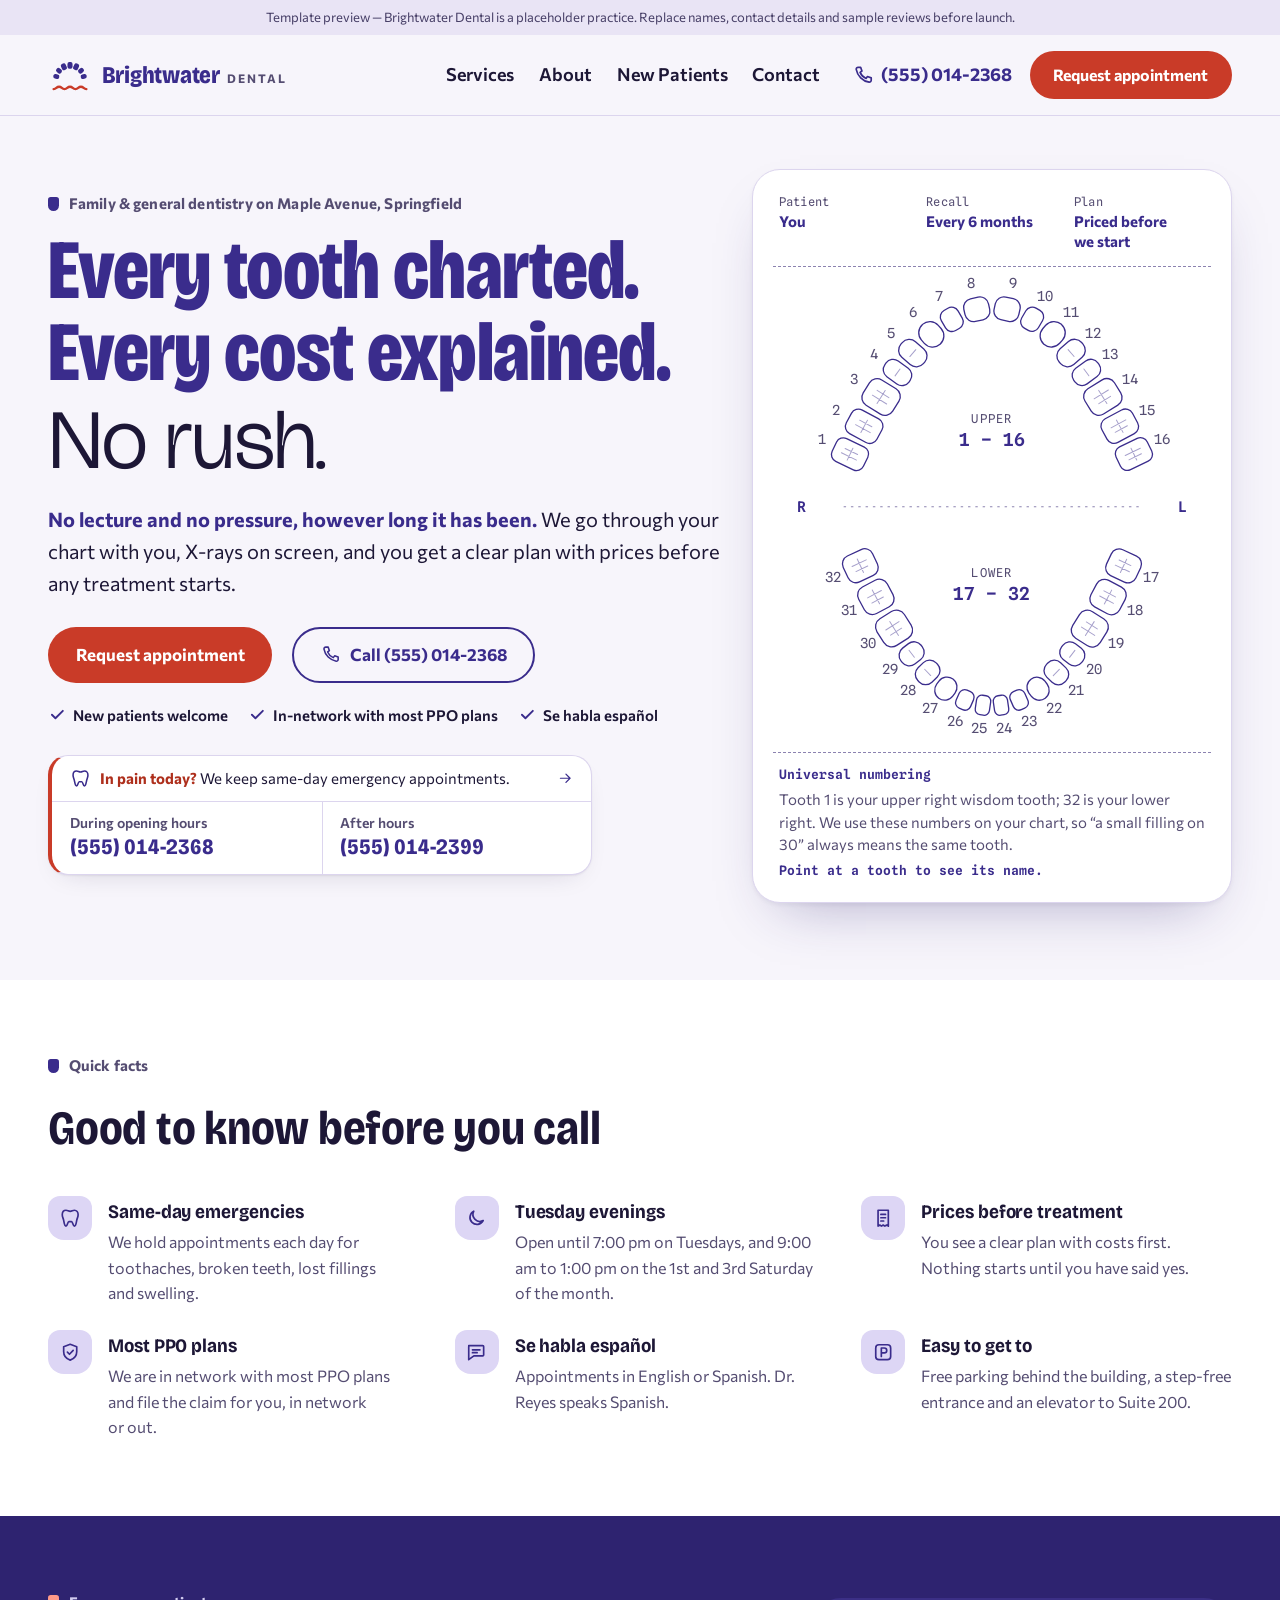
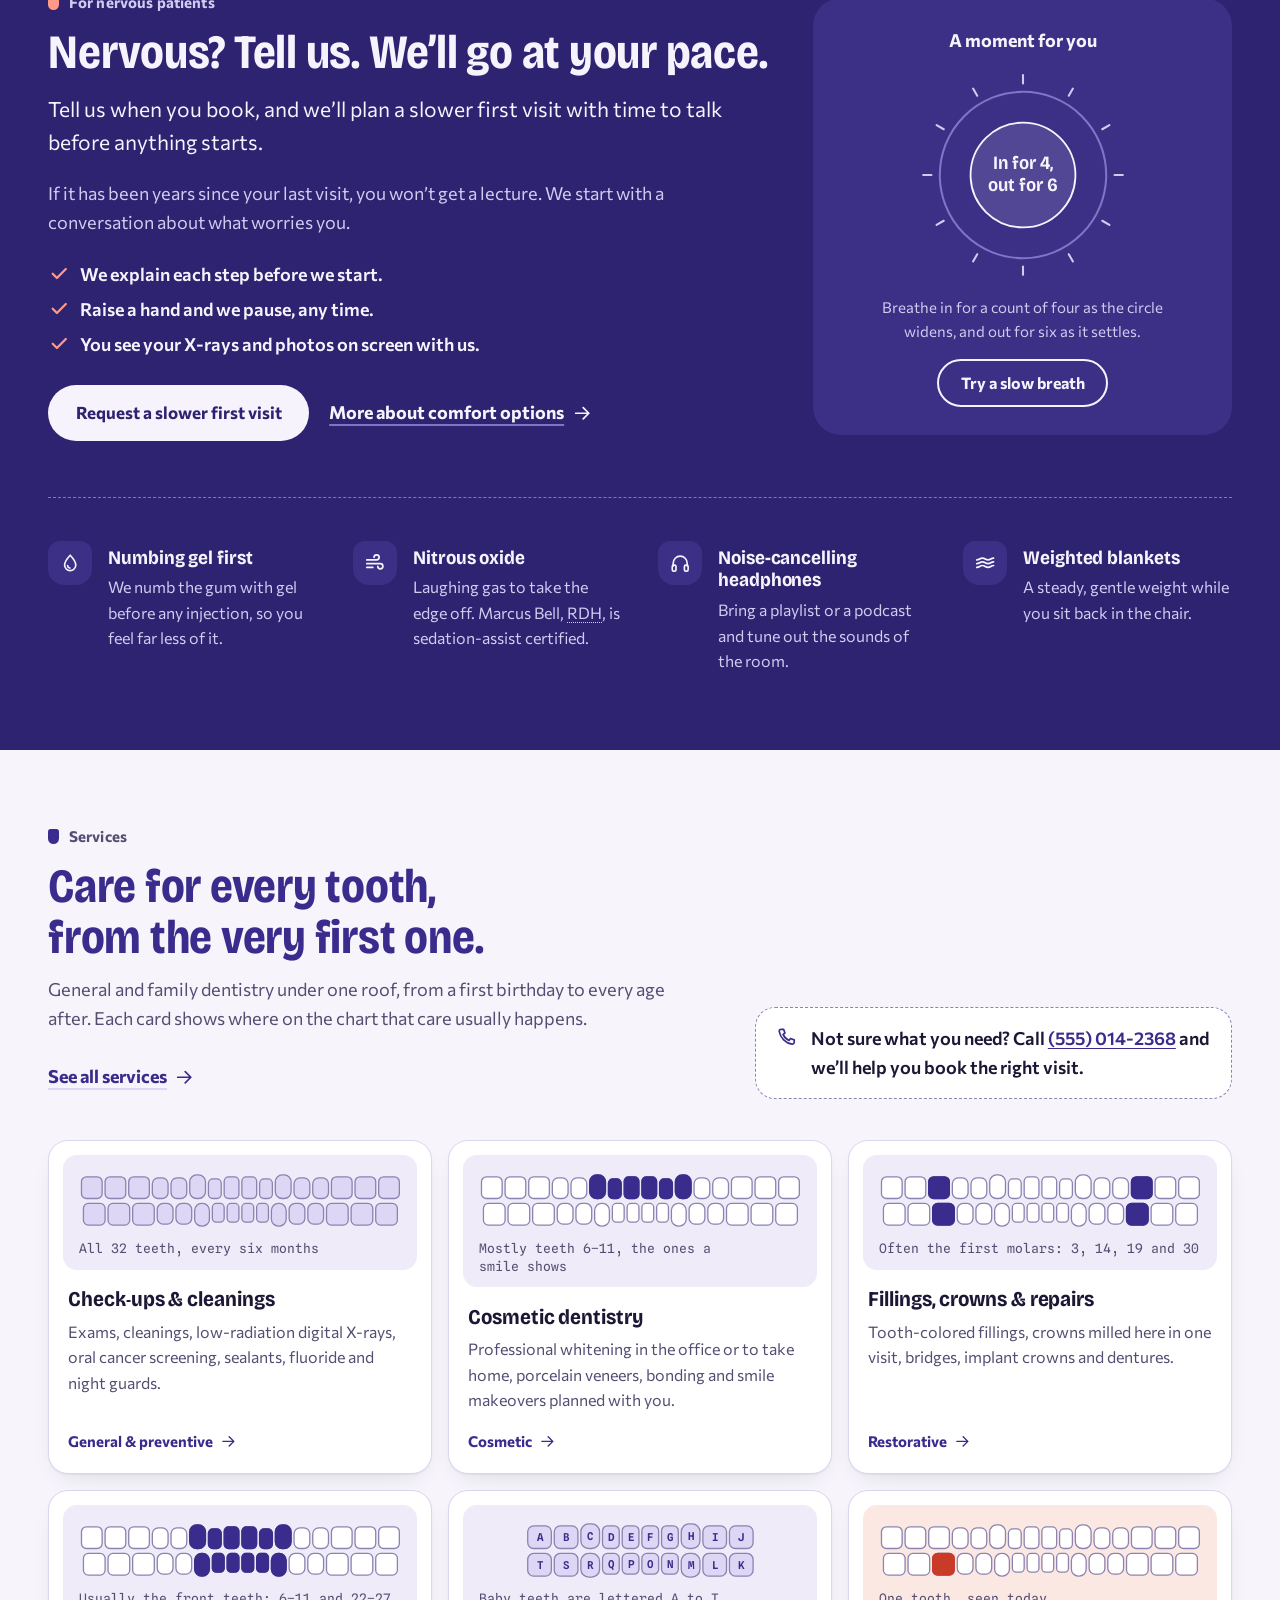
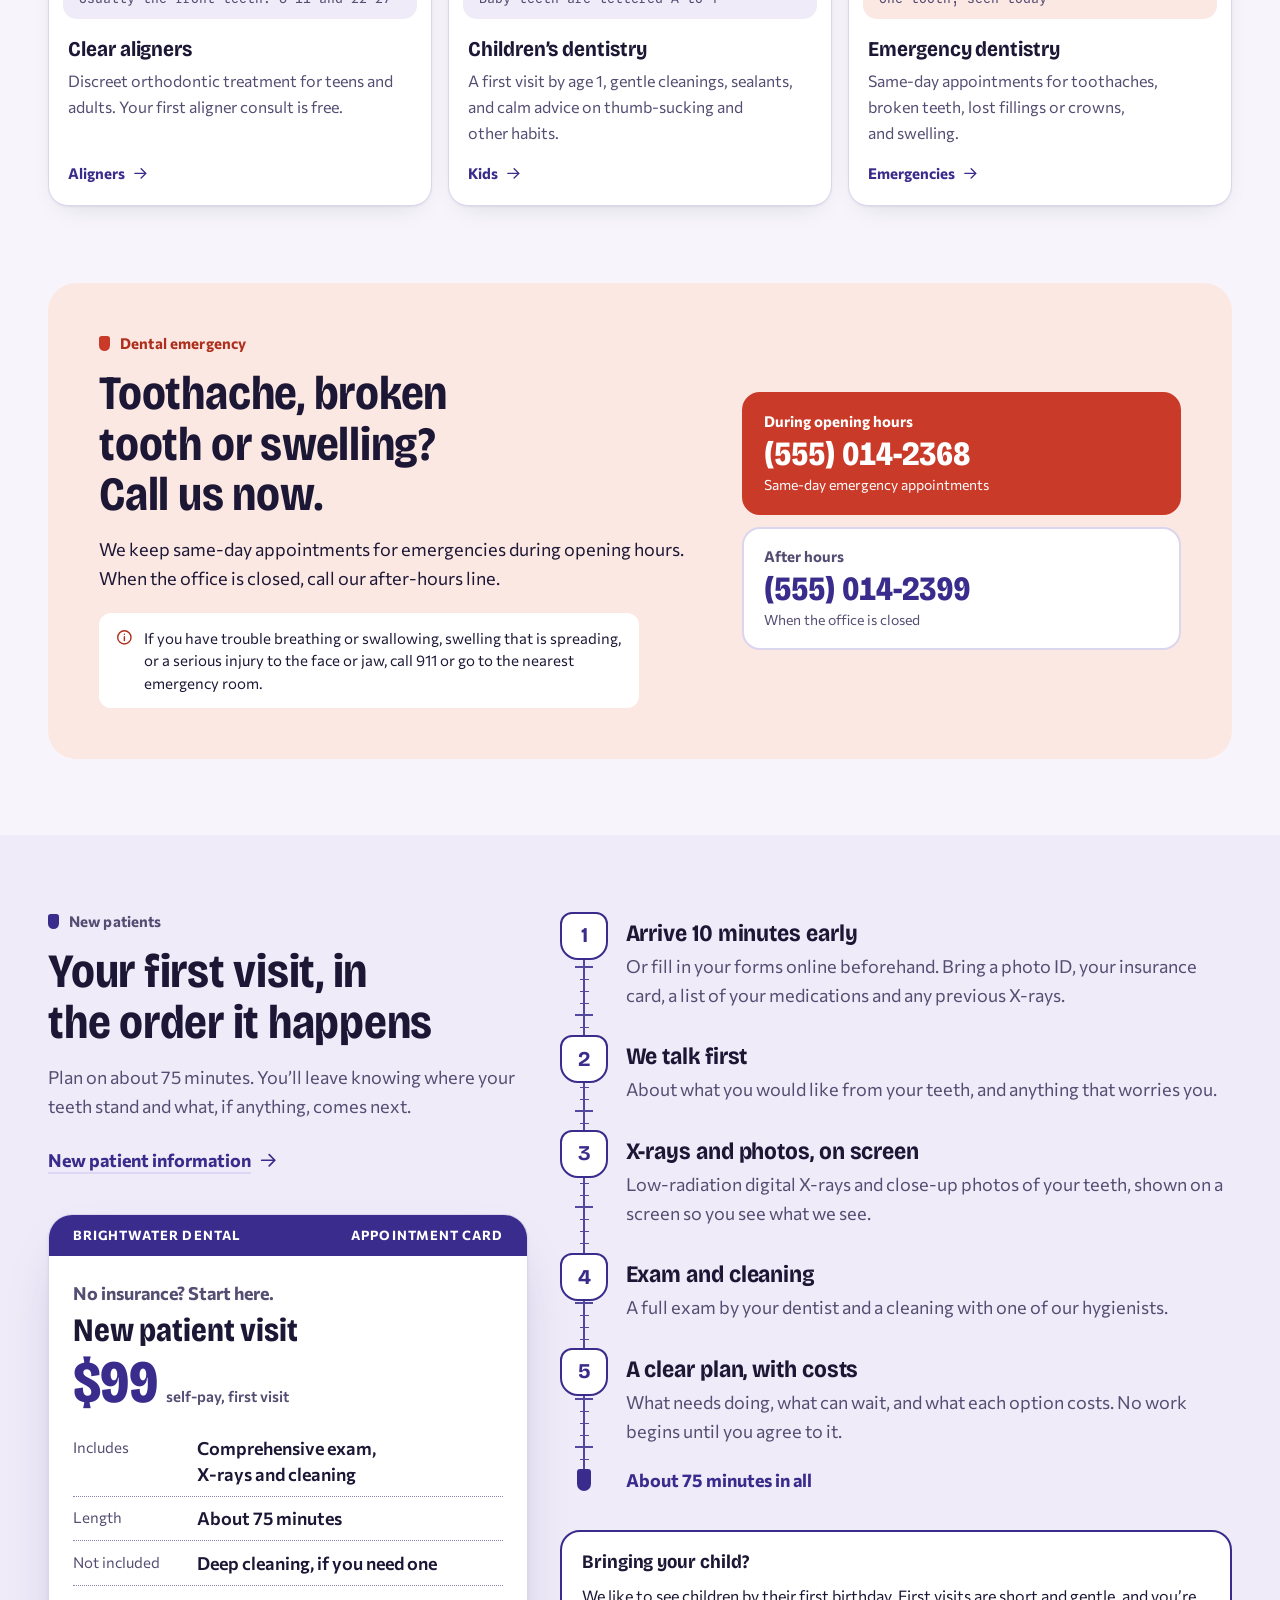
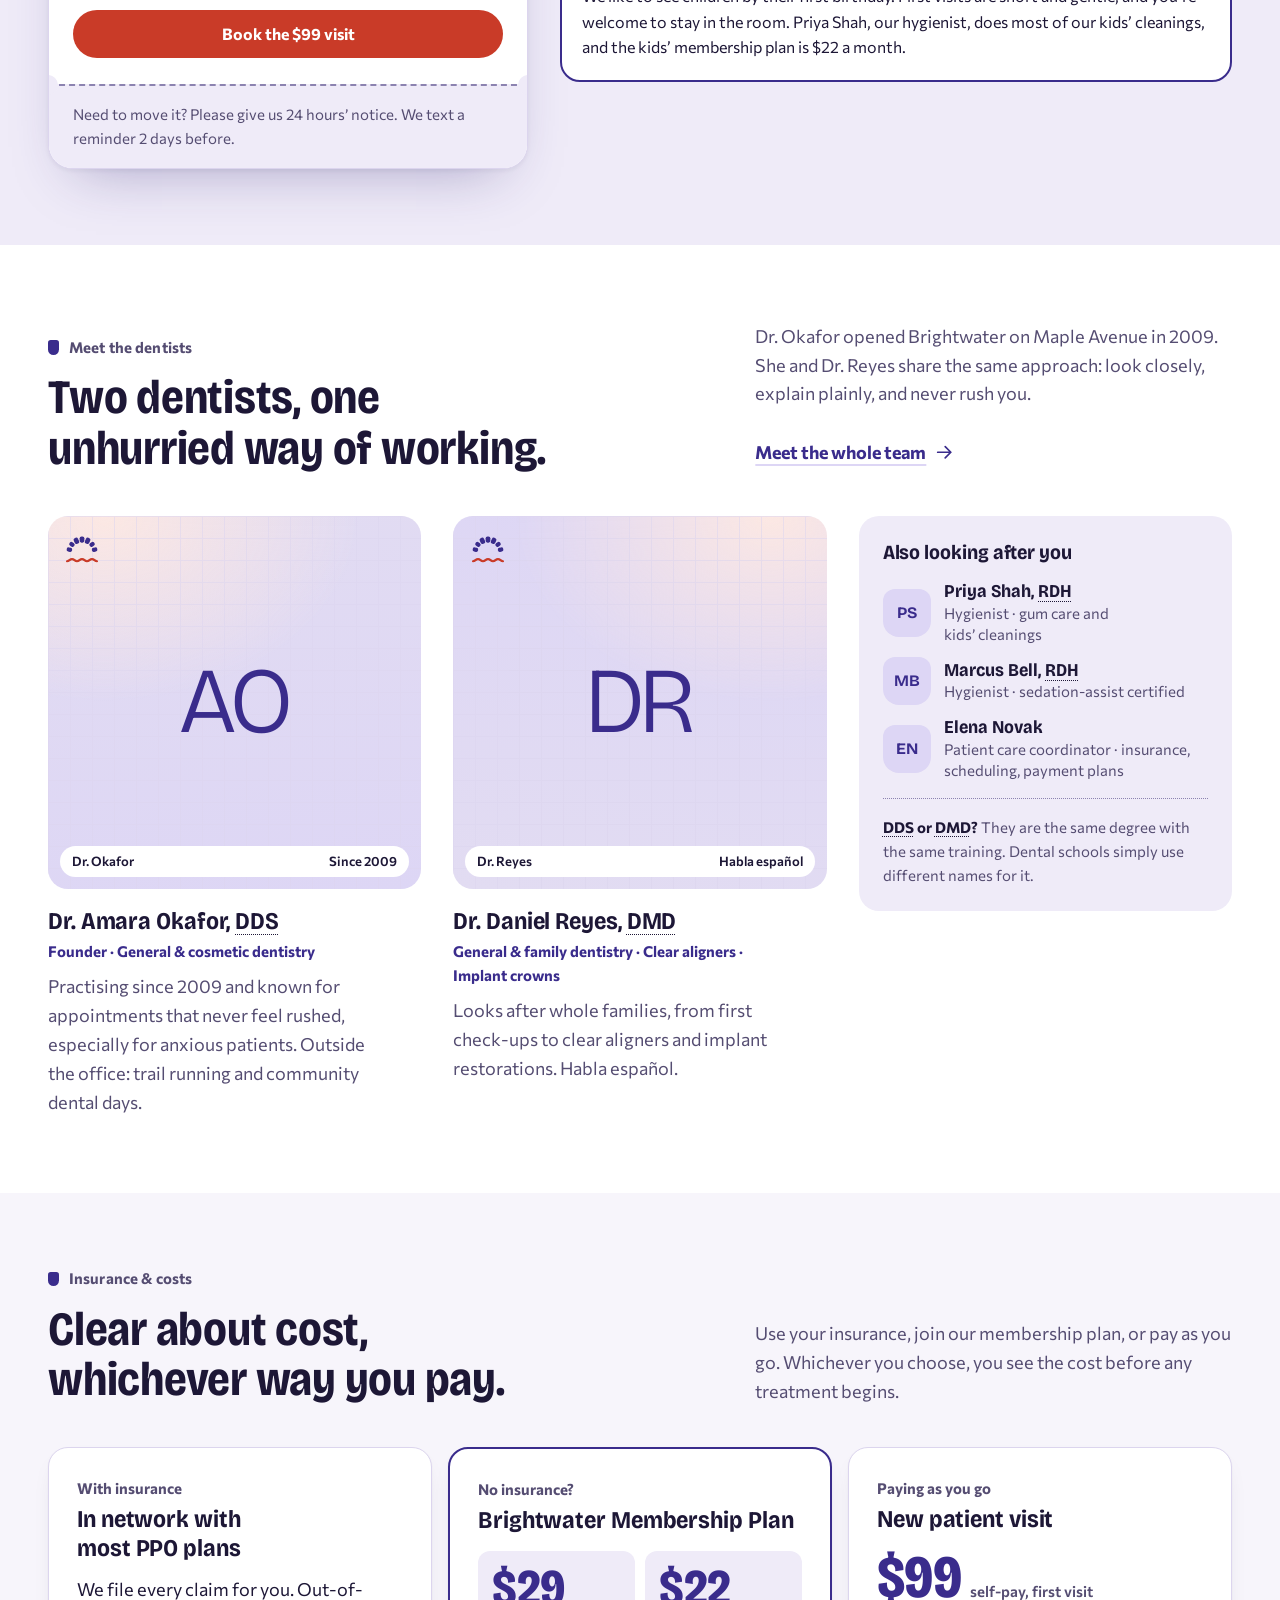
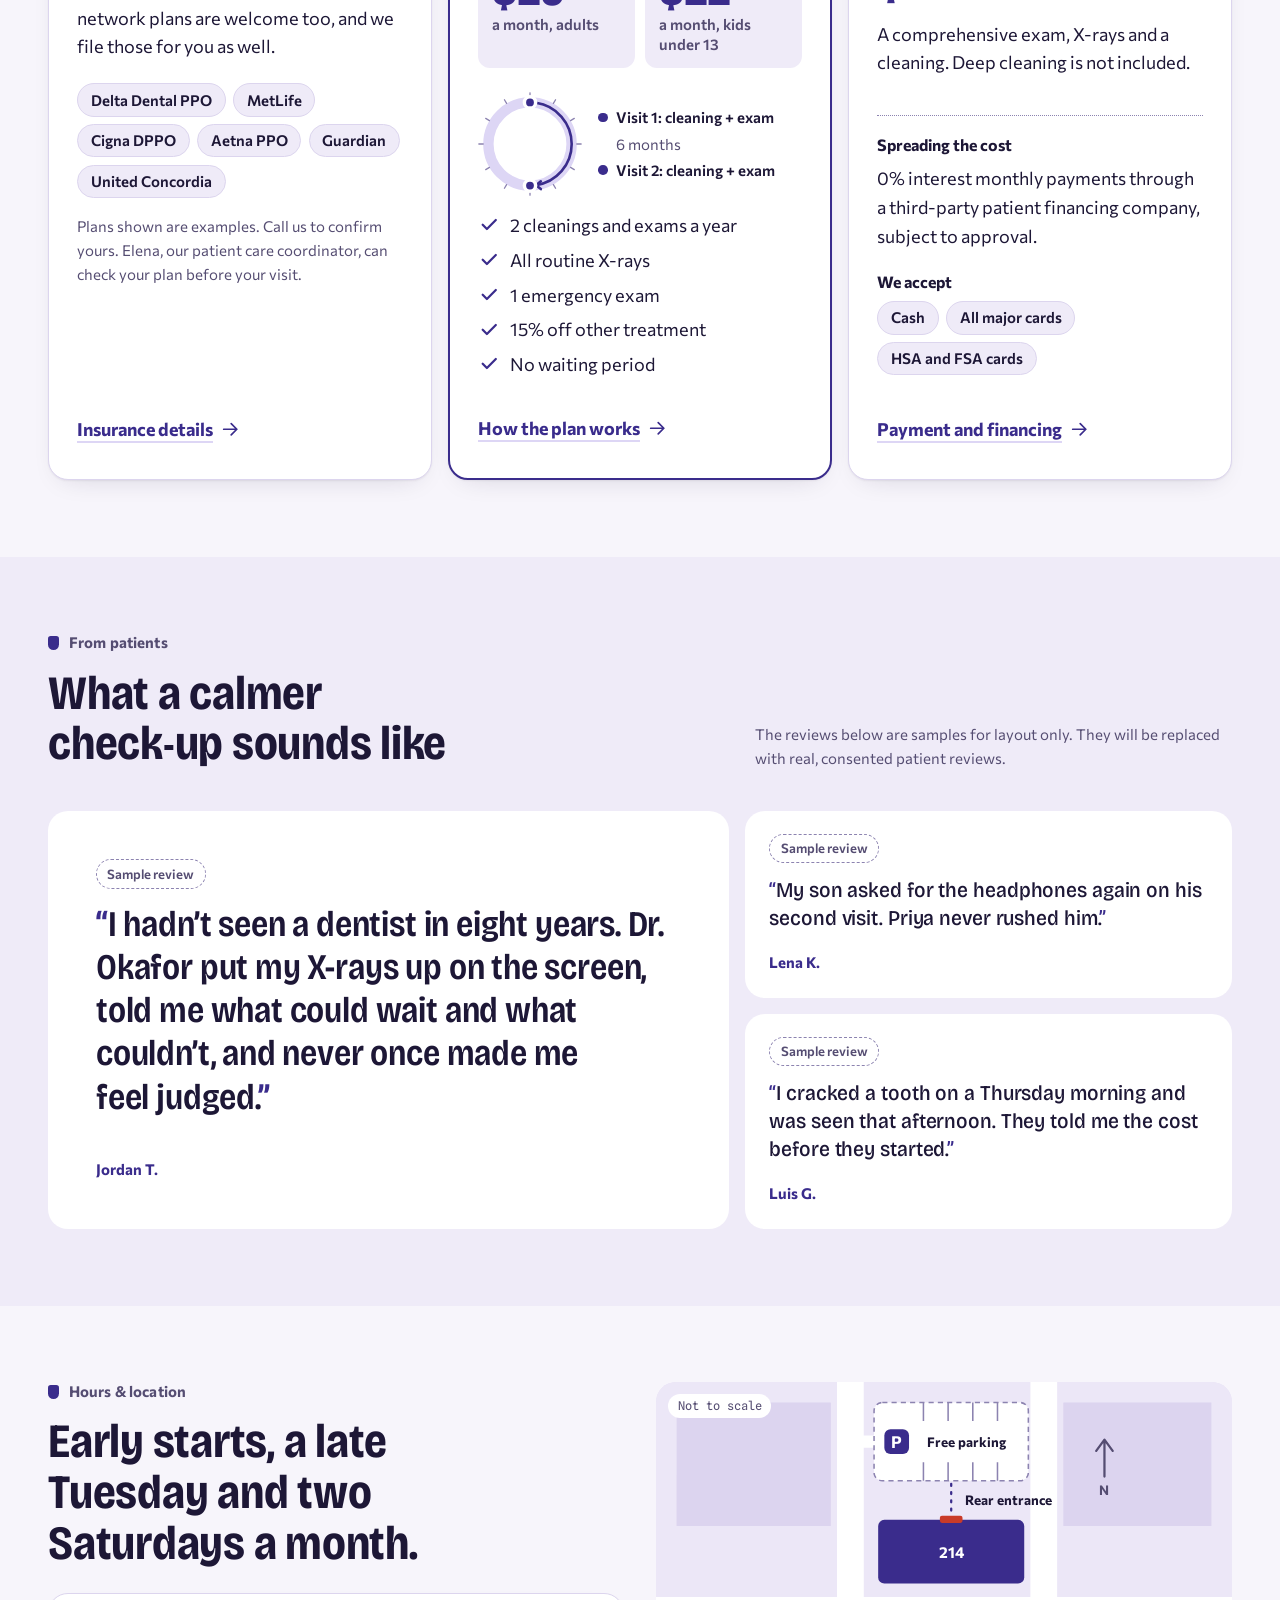
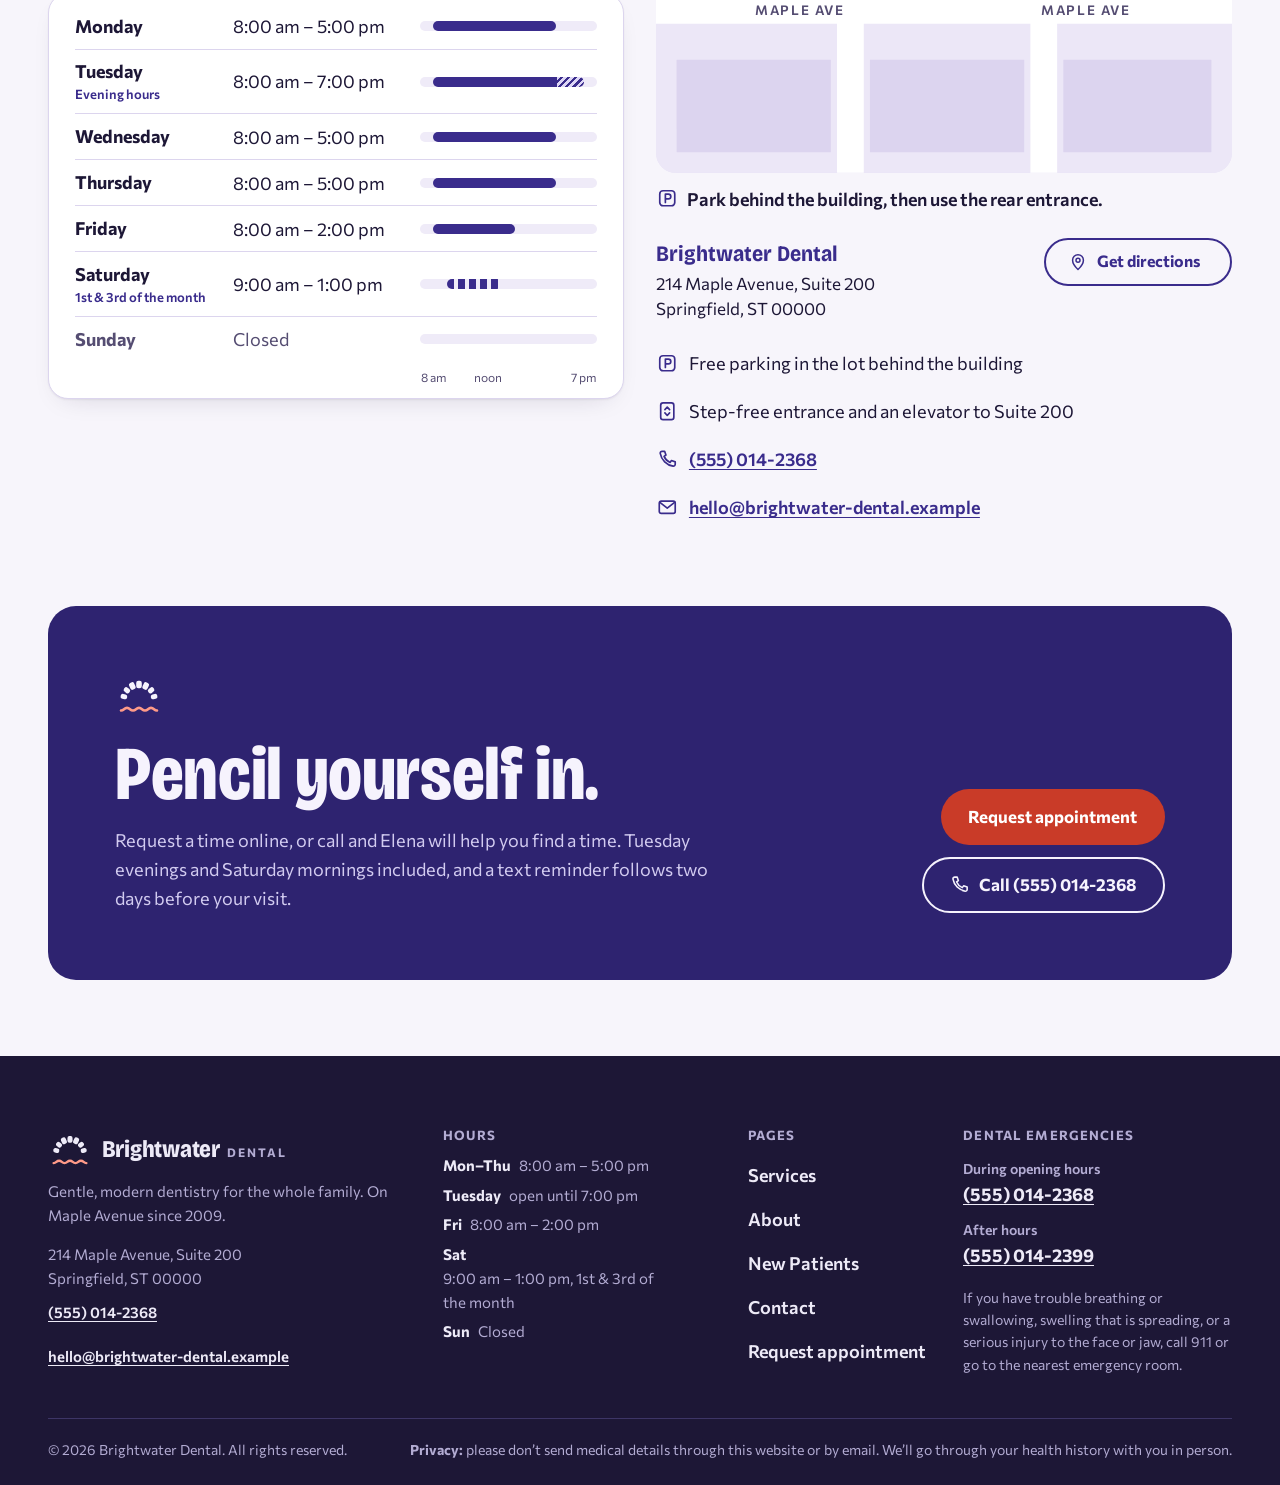
==== dentist-website/index.html @ 13888de7 "Add Brightwater Dental static website A static, dependency-free site for a placeholder family dental" ====
<!doctype html>
<html lang="en">
<head>
  <meta charset="utf-8">
  <meta name="viewport" content="width=device-width, initial-scale=1, viewport-fit=cover">
  <meta name="claude:viewport-fit-sides" content="cover">
  <title>Brightwater Dental | Gentle family dentist on Maple Avenue, Springfield</title>
  <meta name="description" content="Gentle, modern dentistry for the whole family in Springfield. Costs explained before treatment, Tuesday evenings and Saturday mornings, same-day emergencies, most PPO plans, and a $99 new-patient visit.">
  <link rel="canonical" href="https://www.brightwater-dental.example/">
  <meta name="theme-color" content="#F7F5FB" media="(prefers-color-scheme: light)">
  <meta name="theme-color" content="#110E20" media="(prefers-color-scheme: dark)">

  <!-- Open Graph / Twitter (og-image.png is 1200x630, rendered from assets/img/og-image.svg) -->
  <meta property="og:type" content="website">
  <meta property="og:site_name" content="Brightwater Dental">
  <meta property="og:locale" content="en_US">
  <meta property="og:title" content="Brightwater Dental | Gentle family dentist on Maple Avenue, Springfield">
  <meta property="og:description" content="Gentle, modern dentistry for the whole family in Springfield. Costs explained before treatment, Tuesday evenings and Saturday mornings, same-day emergencies, most PPO plans, and a $99 new-patient visit.">
  <meta property="og:url" content="https://www.brightwater-dental.example/">
  <meta property="og:image" content="https://www.brightwater-dental.example/assets/img/og-image.png">
  <meta property="og:image:width" content="1200">
  <meta property="og:image:height" content="630">
  <meta property="og:image:alt" content="Brightwater Dental: a numbered dental chart beside the words Every tooth charted. Every cost explained. No rush.">
  <meta name="twitter:card" content="summary_large_image">
  <meta name="twitter:title" content="Brightwater Dental | Gentle family dentist on Maple Avenue, Springfield">
  <meta name="twitter:description" content="Gentle, modern dentistry for the whole family in Springfield. Costs explained before treatment, Tuesday evenings and Saturday mornings, same-day emergencies, most PPO plans, and a $99 new-patient visit.">
  <meta name="twitter:image" content="https://www.brightwater-dental.example/assets/img/og-image.png">
  <meta name="twitter:image:alt" content="Brightwater Dental: a numbered dental chart beside the words Every tooth charted. Every cost explained. No rush.">

  <link rel="icon" href="assets/img/favicon.svg" type="image/svg+xml">
  <link rel="icon" href="assets/img/icon-192.png" type="image/png" sizes="192x192">
  <link rel="apple-touch-icon" href="assets/img/apple-touch-icon.png">
  <link rel="manifest" href="site.webmanifest">

  <link rel="preconnect" href="https://fonts.googleapis.com">
  <link rel="preconnect" href="https://fonts.gstatic.com" crossorigin>
  <link rel="stylesheet" href="https://fonts.googleapis.com/css2?family=Bricolage+Grotesque:opsz,wdth,wght@12..96,75..100,300..800&amp;family=Commissioner:wght@400;600;700&amp;family=Spline+Sans+Mono:wght@400;600&amp;display=swap">
  <link rel="stylesheet" href="assets/css/styles.css">
  <script>document.documentElement.classList.add('js');</script>
  <!-- JSON-LD: every value is a template placeholder.
       geo: 0/0 is NOT a real location. Replace latitude/longitude with the practice's coordinates before launch.
       Saturday is left out of openingHoursSpecification on purpose: the office opens only on the 1st and 3rd Saturday
       (9:00 am to 1:00 pm), which schema.org cannot express as a weekly rule. Add dated specialOpeningHoursSpecification
       entries if you want Saturdays listed. -->
  <script type="application/ld+json">
  {
    "@context": "https://schema.org",
    "@type": "Dentist",
    "@id": "https://www.brightwater-dental.example/#practice",
    "name": "Brightwater Dental",
    "slogan": "Gentle, modern dentistry for the whole family",
    "url": "https://www.brightwater-dental.example/",
    "logo": "https://www.brightwater-dental.example/assets/img/icon-512.png",
    "image": "https://www.brightwater-dental.example/assets/img/og-image.png",
    "telephone": "+1-555-014-2368",
    "email": "hello@brightwater-dental.example",
    "foundingDate": "2009",
    "priceRange": "$$",
    "currenciesAccepted": "USD",
    "paymentAccepted": "Cash, Credit Card, Debit Card, HSA, FSA",
    "knowsLanguage": ["en", "es"],
    "isAcceptingNewPatients": true,
    "address": {
      "@type": "PostalAddress",
      "streetAddress": "214 Maple Avenue, Suite 200",
      "addressLocality": "Springfield",
      "addressRegion": "ST",
      "postalCode": "00000",
      "addressCountry": "US"
    },
    "geo": { "@type": "GeoCoordinates", "latitude": 0, "longitude": 0 },
    "hasMap": "https://maps.google.com/?q=214+Maple+Avenue+Springfield",
    "openingHoursSpecification": [
      { "@type": "OpeningHoursSpecification", "dayOfWeek": ["Monday", "Wednesday", "Thursday"], "opens": "08:00", "closes": "17:00" },
      { "@type": "OpeningHoursSpecification", "dayOfWeek": "Tuesday", "opens": "08:00", "closes": "19:00" },
      { "@type": "OpeningHoursSpecification", "dayOfWeek": "Friday", "opens": "08:00", "closes": "14:00" }
    ],
    "contactPoint": [
      { "@type": "ContactPoint", "telephone": "+1-555-014-2368", "contactType": "customer service", "availableLanguage": ["English", "Spanish"] },
      { "@type": "ContactPoint", "telephone": "+1-555-014-2399", "contactType": "emergency", "description": "After-hours dental emergency line" }
    ],
    "amenityFeature": [
      { "@type": "LocationFeatureSpecification", "name": "Free parking behind the building", "value": true },
      { "@type": "LocationFeatureSpecification", "name": "Step-free entrance and elevator", "value": true }
    ],
    "employee": [
      { "@type": "Person", "name": "Dr. Amara Okafor", "honorificSuffix": "DDS", "jobTitle": "Founder, general and cosmetic dentist" },
      { "@type": "Person", "name": "Dr. Daniel Reyes", "honorificSuffix": "DMD", "jobTitle": "General and family dentist" }
    ]
  }
  </script>
</head>
<body>
  <aside aria-label="Template notice"><div class="template-notice" data-template-notice>Template preview — Brightwater Dental is a placeholder practice. Replace names, contact details and sample reviews before launch.</div></aside>
  <a class="skip-link" href="#main">Skip to main content</a>

  <!-- Icon sprite: inline so icons follow the theme (currentColor) and work from file://. Source copy: assets/img/icons.svg.
       Pages that show mini-charts (index, services, 404) also carry the mini-chart symbol sprite right after this one. -->
  <svg class="sprite" aria-hidden="true" focusable="false" xmlns="http://www.w3.org/2000/svg">
    <symbol id="bm" viewBox="0 0 48 44"><g class="bm-teeth"><rect x="-2.5" y="-3.3" width="5" height="6.6" rx="2.2" transform="translate(8.9 23.6) rotate(282.9)"/><rect x="-2.5" y="-3.3" width="5" height="6.6" rx="2.2" transform="translate(11.9 17.3) rotate(308.6)"/><rect x="-2.8" y="-3.7" width="5.6" height="7.4" rx="2.2" transform="translate(17.3 13) rotate(334.3)"/><rect x="-2.8" y="-3.7" width="5.6" height="7.4" rx="2.2" transform="translate(24 11.5)"/><rect x="-2.8" y="-3.7" width="5.6" height="7.4" rx="2.2" transform="translate(30.7 13) rotate(25.7)"/><rect x="-2.5" y="-3.3" width="5" height="6.6" rx="2.2" transform="translate(36.1 17.3) rotate(51.4)"/><rect x="-2.5" y="-3.3" width="5" height="6.6" rx="2.2" transform="translate(39.1 23.6) rotate(77.1)"/></g><path class="bm-wave" d="M6 37.5c3 0 3-2.6 6-2.6s3 2.6 6 2.6 3-2.6 6-2.6 3 2.6 6 2.6 3-2.6 6-2.6 3 2.6 6 2.6"/></symbol>
    <symbol id="i-phone" viewBox="0 0 24 24"><path d="M6.6 3.5h2.6l1.4 4-2 1.5a12 12 0 0 0 6.4 6.4l1.5-2 4 1.4v2.6a2 2 0 0 1-2.2 2A17 17 0 0 1 4.5 5.7a2 2 0 0 1 2.1-2.2z"/></symbol>
    <symbol id="i-arrow" viewBox="0 0 24 24"><path d="M5 12h14M13 6l6 6-6 6"/></symbol>
    <symbol id="i-check" viewBox="0 0 24 24"><path d="M5 12.5 9.5 17 19 7.5"/></symbol>
    <symbol id="i-tooth" viewBox="0 0 24 24"><path d="M7.5 3.5C5 3.5 3.5 5.6 3.5 8.2c0 2.3.9 3.6 1.4 5.6.6 2.6.8 6.7 2.6 6.7 1.7 0 1.6-4.8 3.1-4.8h2.8c1.5 0 1.4 4.8 3.1 4.8 1.8 0 2-4.1 2.6-6.7.5-2 1.4-3.3 1.4-5.6 0-2.6-1.5-4.7-4-4.7-1.9 0-2.6 1.1-4.5 1.1S9.4 3.5 7.5 3.5z"/></symbol>
    <symbol id="i-moon" viewBox="0 0 24 24"><path d="M19.5 14.6A7.5 7.5 0 0 1 9.4 4.5a7.5 7.5 0 1 0 10.1 10.1z"/></symbol>
    <symbol id="i-receipt" viewBox="0 0 24 24"><path d="M6.5 3.5h11v17l-1.85-1.2-1.85 1.2-1.8-1.2-1.85 1.2-1.8-1.2-1.85 1.2z"/><path d="M9.5 8h5M9.5 11.5h5M9.5 15h3"/></symbol>
    <symbol id="i-shield" viewBox="0 0 24 24"><path d="M12 3.5 19 6.2v5.3c0 4.3-2.9 7.6-7 9-4.1-1.4-7-4.7-7-9V6.2z"/><path d="m9 12 2.2 2.2 4-4.2"/></symbol>
    <symbol id="i-chat" viewBox="0 0 24 24"><path d="M4 5h15a1 1 0 0 1 1 1v9a1 1 0 0 1-1 1H9.5L4 20V6a1 1 0 0 1 1-1z"/><path d="M8 9.5h8M8 12.5h5"/></symbol>
    <symbol id="i-parking" viewBox="0 0 24 24"><rect x="4" y="4" width="16" height="16" rx="3.5"/><path d="M10 16.5v-9h3.2a2.6 2.6 0 0 1 0 5.2H10"/></symbol>
    <symbol id="i-lift" viewBox="0 0 24 24"><rect x="5" y="3" width="14" height="18" rx="2.5"/><path d="M9.5 10.2 12 7.5l2.5 2.7M9.5 13.8 12 16.5l2.5-2.7"/></symbol>
    <symbol id="i-pin" viewBox="0 0 24 24"><path d="M12 21s-6.5-6.2-6.5-11.2a6.5 6.5 0 0 1 13 0C18.5 14.8 12 21 12 21z"/><circle cx="12" cy="9.8" r="2.4"/></symbol>
    <symbol id="i-clock" viewBox="0 0 24 24"><circle cx="12" cy="12" r="8.5"/><path d="M12 7.5V12l3 2"/></symbol>
    <symbol id="i-calendar" viewBox="0 0 24 24"><rect x="3.5" y="5" width="17" height="15.5" rx="2.5"/><path d="M3.5 9.5h17M8 3v4M16 3v4"/></symbol>
    <symbol id="i-mail" viewBox="0 0 24 24"><rect x="3.5" y="5.5" width="17" height="13" rx="2"/><path d="m4.5 7 7.5 6 7.5-6"/></symbol>
    <symbol id="i-info" viewBox="0 0 24 24"><circle cx="12" cy="12" r="8.5"/><path d="M12 11v5M12 7.8v.1"/></symbol>
    <symbol id="i-alert" viewBox="0 0 24 24"><path d="M12 4.2 21 19.5H3z"/><path d="M12 10v4.2M12 17v.2"/></symbol>
    <symbol id="i-smile" viewBox="0 0 24 24"><circle cx="12" cy="12" r="8.5"/><path d="M8.5 13.5a4 4 0 0 0 7 0M9.3 9.6v.1M14.7 9.6v.1"/></symbol>
    <symbol id="i-screen" viewBox="0 0 24 24"><rect x="3" y="4.5" width="18" height="12" rx="2"/><path d="M8.5 20h7M12 16.5V20"/></symbol>
    <symbol id="i-headphones" viewBox="0 0 24 24"><path d="M4.5 15v-3a7.5 7.5 0 0 1 15 0v3"/><rect x="3.5" y="14" width="4" height="6.5" rx="1.6"/><rect x="16.5" y="14" width="4" height="6.5" rx="1.6"/></symbol>
    <symbol id="i-blanket" viewBox="0 0 24 24"><path d="M3 8.5c3 0 3-2 6-2s3 2 6 2 3-2 6-2M3 12.5c3 0 3-2 6-2s3 2 6 2 3-2 6-2M3 16.5c3 0 3-2 6-2s3 2 6 2 3-2 6-2"/></symbol>
    <symbol id="i-air" viewBox="0 0 24 24"><path d="M3 8.5h10.5a2.75 2.75 0 1 0-2.75-2.75M3 12.5h14.5a2.75 2.75 0 1 1-2.75 2.75M3 16.5h6.5"/></symbol>
    <symbol id="i-drop" viewBox="0 0 24 24"><path d="M12 3.5s6 6.4 6 10.5a6 6 0 0 1-12 0c0-4.1 6-10.5 6-10.5z"/><path d="M9.2 14.6a2.9 2.9 0 0 0 2.4 2.6"/></symbol>
  </svg>

  <!-- HEADER. Current page: add aria-current="page" to the ONE matching link in .nav-links
       (services.html, about.html, new-patients.html or contact.html). On index.html put it on the .brand link instead.
       404.html gets no aria-current. Do not add it anywhere else. -->
  <header class="site-header">
    <div class="wrap header-inner">
      <a class="brand" href="index.html" aria-current="page">
        <svg class="brand-mark" viewBox="0 0 48 44" aria-hidden="true" focusable="false"><use href="#bm"/></svg>
        <span class="brand-text"><span class="brand-name">Brightwater</span> <span class="brand-sub">Dental</span></span>
      </a>
      <a class="header-call" href="tel:+15550142368">
        <svg class="icon" aria-hidden="true" focusable="false"><use href="#i-phone"/></svg>
        <span class="hc-label">Call</span><span class="sr-only"> the office, (555) 014-2368</span>
      </a>
      <button class="nav-toggle" type="button" aria-expanded="false" aria-controls="site-nav" data-nav-toggle>
        <span class="nav-toggle-bars" aria-hidden="true"></span>
        <span class="nav-toggle-label">Menu</span>
      </button>

      <nav class="site-nav" id="site-nav" aria-label="Main">
        <ul class="nav-links" role="list">
          <li><a href="services.html">Services</a></li>
          <li><a href="about.html">About</a></li>
          <li><a href="new-patients.html">New Patients</a></li>
          <li><a href="contact.html">Contact</a></li>
        </ul>
        <div class="nav-actions">
          <a class="nav-phone" href="tel:+15550142368">
            <svg class="icon" aria-hidden="true" focusable="false"><use href="#i-phone"/></svg>
            <span class="np-label">During opening hours</span>
            <span>(555) 014-2368</span>
          </a>
          <a class="nav-after" href="tel:+15550142399">
            <svg class="icon" aria-hidden="true" focusable="false"><use href="#i-phone"/></svg>
            <span class="np-label">After hours, for emergencies</span>
            <span>(555) 014-2399</span>
          </a>
          <a class="btn btn-primary" href="contact.html#request">Request appointment</a>
        </div>
      </nav>
    </div>
  </header>
  <!-- Mini-chart symbols (adult arch, highlight sets, baby teeth). Paste right after the icon sprite on pages that show mini-charts.
       Use: <svg class="minichart" viewBox="0 0 328 62" aria-hidden="true" focusable="false"><use href="#mc-arch" class="mc-base"/><use href="#mc-front" class="mc-on"/></svg> -->
  <svg class="sprite" aria-hidden="true" focusable="false" xmlns="http://www.w3.org/2000/svg">
    <symbol id="mc-arch" class="mc-sym" viewBox="0 0 328 62"><rect x="2.5" y="8" width="21" height="22" rx="5"/><rect x="26.5" y="8" width="21" height="22" rx="5"/><rect x="50.5" y="8" width="21" height="22" rx="5"/><rect x="74.5" y="9" width="16" height="21" rx="6"/><rect x="93.5" y="9" width="16" height="21" rx="6"/><rect x="112.5" y="6" width="16" height="24" rx="7"/><rect x="131.5" y="10" width="13" height="20" rx="4.5"/><rect x="147.5" y="8" width="15" height="22" rx="4.5"/><rect x="165.5" y="8" width="15" height="22" rx="4.5"/><rect x="183.5" y="10" width="13" height="20" rx="4.5"/><rect x="199.5" y="6" width="16" height="24" rx="7"/><rect x="218.5" y="9" width="16" height="21" rx="6"/><rect x="237.5" y="9" width="16" height="21" rx="6"/><rect x="256.5" y="8" width="21" height="22" rx="5"/><rect x="280.5" y="8" width="21" height="22" rx="5"/><rect x="304.5" y="8" width="21" height="22" rx="5"/><rect x="301.5" y="35" width="22" height="22" rx="5"/><rect x="276.5" y="35" width="22" height="22" rx="5"/><rect x="251.5" y="35" width="22" height="22" rx="5"/><rect x="232.5" y="35" width="16" height="21" rx="6"/><rect x="213.5" y="35" width="16" height="21" rx="6"/><rect x="195.5" y="35" width="15" height="23" rx="7"/><rect x="180.5" y="35" width="12" height="19" rx="4"/><rect x="165.5" y="35" width="12" height="19" rx="4"/><rect x="150.5" y="35" width="12" height="19" rx="4"/><rect x="135.5" y="35" width="12" height="19" rx="4"/><rect x="117.5" y="35" width="15" height="23" rx="7"/><rect x="98.5" y="35" width="16" height="21" rx="6"/><rect x="79.5" y="35" width="16" height="21" rx="6"/><rect x="54.5" y="35" width="22" height="22" rx="5"/><rect x="29.5" y="35" width="22" height="22" rx="5"/><rect x="4.5" y="35" width="22" height="22" rx="5"/></symbol>
    <symbol id="mc-front" class="mc-sym" viewBox="0 0 328 62"><rect x="112.5" y="6" width="16" height="24" rx="7"/><rect x="131.5" y="10" width="13" height="20" rx="4.5"/><rect x="147.5" y="8" width="15" height="22" rx="4.5"/><rect x="165.5" y="8" width="15" height="22" rx="4.5"/><rect x="183.5" y="10" width="13" height="20" rx="4.5"/><rect x="199.5" y="6" width="16" height="24" rx="7"/></symbol>
    <symbol id="mc-front-both" class="mc-sym" viewBox="0 0 328 62"><rect x="112.5" y="6" width="16" height="24" rx="7"/><rect x="131.5" y="10" width="13" height="20" rx="4.5"/><rect x="147.5" y="8" width="15" height="22" rx="4.5"/><rect x="165.5" y="8" width="15" height="22" rx="4.5"/><rect x="183.5" y="10" width="13" height="20" rx="4.5"/><rect x="199.5" y="6" width="16" height="24" rx="7"/><rect x="195.5" y="35" width="15" height="23" rx="7"/><rect x="180.5" y="35" width="12" height="19" rx="4"/><rect x="165.5" y="35" width="12" height="19" rx="4"/><rect x="150.5" y="35" width="12" height="19" rx="4"/><rect x="135.5" y="35" width="12" height="19" rx="4"/><rect x="117.5" y="35" width="15" height="23" rx="7"/></symbol>
    <symbol id="mc-molars" class="mc-sym" viewBox="0 0 328 62"><rect x="50.5" y="8" width="21" height="22" rx="5"/><rect x="256.5" y="8" width="21" height="22" rx="5"/><rect x="251.5" y="35" width="22" height="22" rx="5"/><rect x="54.5" y="35" width="22" height="22" rx="5"/></symbol>
    <symbol id="mc-one" class="mc-sym" viewBox="0 0 328 62"><rect x="54.5" y="35" width="22" height="22" rx="5"/></symbol>
    <symbol id="mc-kids" class="mc-sym" viewBox="0 0 328 62"><rect x="49.5" y="7" width="24" height="23" rx="6"/><rect x="76.5" y="7" width="24" height="23" rx="6"/><rect x="103.5" y="5" width="19" height="25" rx="8"/><rect x="125.5" y="7" width="17" height="23" rx="5"/><rect x="145.5" y="7" width="17" height="23" rx="5"/><rect x="165.5" y="7" width="17" height="23" rx="5"/><rect x="185.5" y="7" width="17" height="23" rx="5"/><rect x="205.5" y="5" width="19" height="25" rx="8"/><rect x="227.5" y="7" width="24" height="23" rx="6"/><rect x="254.5" y="7" width="24" height="23" rx="6"/><rect x="49.5" y="35" width="24" height="23" rx="6"/><rect x="76.5" y="35" width="24" height="23" rx="6"/><rect x="103.5" y="35" width="19" height="24" rx="8"/><rect x="125.5" y="35" width="17" height="21" rx="5"/><rect x="145.5" y="35" width="17" height="21" rx="5"/><rect x="165.5" y="35" width="17" height="21" rx="5"/><rect x="185.5" y="35" width="17" height="21" rx="5"/><rect x="205.5" y="35" width="19" height="24" rx="8"/><rect x="227.5" y="35" width="24" height="23" rx="6"/><rect x="254.5" y="35" width="24" height="23" rx="6"/><g class="mc-letters"><text x="61.5" y="22.5">A</text><text x="88.5" y="22.5">B</text><text x="113" y="21.5">C</text><text x="134" y="22.5">D</text><text x="154" y="22.5">E</text><text x="174" y="22.5">F</text><text x="194" y="22.5">G</text><text x="215" y="21.5">H</text><text x="239.5" y="22.5">I</text><text x="266.5" y="22.5">J</text><text x="61.5" y="50.5">T</text><text x="88.5" y="50.5">S</text><text x="113" y="51">R</text><text x="134" y="49.5">Q</text><text x="154" y="49.5">P</text><text x="174" y="49.5">O</text><text x="194" y="49.5">N</text><text x="215" y="51">M</text><text x="239.5" y="50.5">L</text><text x="266.5" y="50.5">K</text></g></symbol>
  </svg>

  <main id="main">

    <!-- HERO: the thesis, set as type, beside the chart we walk patients through -->
    <section class="hero" aria-labelledby="hero-title">
      <div class="wrap hero-grid">
        <div class="hero-copy">
          <p class="eyebrow">Family &amp; general dentistry on Maple Avenue, Springfield</p>
          <h1 class="hero-title" id="hero-title"><span class="ht-line">Every tooth charted.</span> <span class="ht-line">Every cost explained.</span> <span class="ht-line ht-soft">No rush.</span></h1>
          <p class="hero-deck"><strong>No lecture and no pressure, however long it has been.</strong> We go through your chart with you, <span class="nowrap">X-rays</span> on screen, and you get a clear plan with prices before any treatment starts.</p>
          <div class="cta-row">
            <a class="btn btn-primary btn-lg" href="contact.html#request">Request appointment</a>
            <a class="btn btn-line btn-lg" href="tel:+15550142368">
              <svg class="icon" aria-hidden="true" focusable="false"><use href="#i-phone"/></svg>
              <span>Call <span class="nowrap">(555) 014-2368</span></span>
            </a>
          </div>
          <ul class="trust" role="list">
            <li><svg class="icon" aria-hidden="true" focusable="false"><use href="#i-check"/></svg>New patients welcome</li>
            <li><svg class="icon" aria-hidden="true" focusable="false"><use href="#i-check"/></svg>In-network with most PPO plans</li>
            <li><svg class="icon" aria-hidden="true" focusable="false"><use href="#i-check"/></svg><span lang="es">Se habla español</span></li>
          </ul>

          <!-- Emergency entry: the whole card is tappable; both numbers are labelled by time of day -->
          <div class="urgent">
            <a class="urgent-head" href="#emergency">
              <svg class="icon" aria-hidden="true" focusable="false"><use href="#i-tooth"/></svg>
              <span><strong>In pain today?</strong> We keep same-day emergency appointments.</span>
              <svg class="icon" aria-hidden="true" focusable="false"><use href="#i-arrow"/></svg>
            </a>
            <ul class="urgent-lines" role="list">
              <li><a href="tel:+15550142368"><span class="ul-label">During opening hours</span><span class="ul-num">(555) 014-2368</span></a></li>
              <li><a href="tel:+15550142399"><span class="ul-label">After hours</span><span class="ul-num">(555) 014-2399</span></a></li>
            </ul>
          </div>
        </div>

        <figure class="hero-chart chart-card">
          <dl class="chart-form">
            <div><dt>Patient</dt><dd>You</dd></div>
            <div><dt>Recall</dt><dd>Every 6 months</dd></div>
            <div><dt>Plan</dt><dd>Priced before we start</dd></div>
          </dl>
          <svg class="odontogram" viewBox="14 30 492 572" role="img" aria-labelledby="odo-title odo-desc" data-odontogram xmlns="http://www.w3.org/2000/svg">
            <title id="odo-title">Adult dental chart, universal numbering</title>
            <desc id="odo-desc">Thirty-two adult teeth drawn as two arches. The upper arch is numbered 1 to 16, starting from the upper right wisdom tooth; the lower arch is numbered 17 to 32, ending at the lower right wisdom tooth. R and L mark the patient's right and left.</desc>
            <g class="odo-labels">
              <line class="odo-mid" x1="78" y1="315" x2="442" y2="315"/>
              <text class="odo-side" x="26" y="321" text-anchor="middle">R</text>
              <text class="odo-side" x="494" y="321" text-anchor="middle">L</text>
              <text class="odo-lab" x="260" y="212" text-anchor="middle">Upper</text>
              <text class="odo-range" x="260" y="240" text-anchor="middle">1 – 16</text>
              <text class="odo-lab" x="260" y="402" text-anchor="middle">Lower</text>
              <text class="odo-range" x="260" y="430" text-anchor="middle">17 – 32</text>
            </g>
            <g class="odo-tooth odo-molar" data-tooth="1" style="--i:0"><g transform="translate(85.4 250.4) rotate(-64.2)"><g class="odo-shape"><rect x="-15.6" y="-21.4" width="31.1" height="42.7" rx="9.3"/><path class="odo-groove" d="M-8.1 0H8.1M-3.1 -10.3V10.3M3.7 -8.5V8.5"/></g></g><text class="odo-num" x="50.4" y="237.9">1</text></g>
            <g class="odo-tooth odo-molar" data-tooth="2" style="--i:1"><g transform="translate(102.8 216.1) rotate(-61.7)"><g class="odo-shape"><rect x="-16.5" y="-21.4" width="33" height="42.7" rx="9.9"/><path class="odo-groove" d="M-8.6 0H8.6M-3.3 -10.3V10.3M4 -8.5V8.5"/></g></g><text class="odo-num" x="68.7" y="202.2">2</text></g>
            <g class="odo-tooth odo-molar" data-tooth="3" style="--i:2"><g transform="translate(123.6 180.1) rotate(-58.2)"><g class="odo-shape"><rect x="-18.3" y="-21.4" width="36.6" height="42.7" rx="11"/><path class="odo-groove" d="M-9.5 0H9.5M-3.7 -10.3V10.3M4.4 -8.5V8.5"/></g></g><text class="odo-num" x="90.6" y="164.1">3</text></g>
            <g class="odo-tooth odo-premolar" data-tooth="4" style="--i:3"><g transform="translate(143.8 149.9) rotate(-54)"><g class="odo-shape"><rect x="-11.9" y="-18.3" width="23.8" height="36.6" rx="10.7"/><path class="odo-groove" d="M-5.2 0H5.2"/></g></g><text class="odo-num" x="114.9" y="133.3">4</text></g>
            <g class="odo-tooth odo-premolar" data-tooth="5" style="--i:4"><g transform="translate(162.6 126.1) rotate(-49)"><g class="odo-shape"><rect x="-12.8" y="-18.3" width="25.6" height="36.6" rx="11.5"/><path class="odo-groove" d="M-5.6 0H5.6"/></g></g><text class="odo-num" x="135.6" y="107.0">5</text></g>
            <g class="odo-tooth odo-canine" data-tooth="6" style="--i:5"><g transform="translate(185.3 103) rotate(-41.5)"><g class="odo-shape"><rect x="-13.7" y="-16.3" width="27.5" height="32.6" rx="13.7"/></g></g><text class="odo-num" x="162.9" y="82.1">6</text></g>
            <g class="odo-tooth odo-incisor" data-tooth="7" style="--i:6"><g transform="translate(210.5 84.5) rotate(-30.3)"><g class="odo-shape"><rect x="-11.9" y="-14.2" width="23.8" height="28.5" rx="9.1"/></g></g><text class="odo-num" x="194.5" y="61.6">7</text></g>
            <g class="odo-tooth odo-incisor" data-tooth="8" style="--i:7"><g transform="translate(241.3 72.1) rotate(-12.4)"><g class="odo-shape"><rect x="-15.6" y="-14.2" width="31.1" height="28.5" rx="10.8"/></g></g><text class="odo-num" x="234.6" y="45.6">8</text></g>
            <g class="odo-tooth odo-incisor" data-tooth="9" style="--i:8"><g transform="translate(278.6 72) rotate(12.4)"><g class="odo-shape"><rect x="-15.6" y="-14.2" width="31.1" height="28.5" rx="10.8"/></g></g><text class="odo-num" x="285.3" y="45.6">9</text></g>
            <g class="odo-tooth odo-incisor" data-tooth="10" style="--i:9"><g transform="translate(309.4 84.4) rotate(30.3)"><g class="odo-shape"><rect x="-11.9" y="-14.2" width="23.8" height="28.5" rx="9.1"/></g></g><text class="odo-num" x="325.4" y="61.6">10</text></g>
            <g class="odo-tooth odo-canine" data-tooth="11" style="--i:10"><g transform="translate(334.6 102.9) rotate(41.5)"><g class="odo-shape"><rect x="-13.7" y="-16.3" width="27.5" height="32.6" rx="13.7"/></g></g><text class="odo-num" x="357.0" y="82.1">11</text></g>
            <g class="odo-tooth odo-premolar" data-tooth="12" style="--i:11"><g transform="translate(357.3 126) rotate(49)"><g class="odo-shape"><rect x="-12.8" y="-18.3" width="25.6" height="36.6" rx="11.5"/><path class="odo-groove" d="M-5.6 0H5.6"/></g></g><text class="odo-num" x="384.3" y="106.9">12</text></g>
            <g class="odo-tooth odo-premolar" data-tooth="13" style="--i:12"><g transform="translate(376.1 149.8) rotate(54)"><g class="odo-shape"><rect x="-11.9" y="-18.3" width="23.8" height="36.6" rx="10.7"/><path class="odo-groove" d="M-5.2 0H5.2"/></g></g><text class="odo-num" x="405.1" y="133.2">13</text></g>
            <g class="odo-tooth odo-molar" data-tooth="14" style="--i:13"><g transform="translate(396.3 180) rotate(58.2)"><g class="odo-shape"><rect x="-18.3" y="-21.4" width="36.6" height="42.7" rx="11"/><path class="odo-groove" d="M-9.5 0H9.5M-3.7 -10.3V10.3M4.4 -8.5V8.5"/></g></g><text class="odo-num" x="429.3" y="163.9">14</text></g>
            <g class="odo-tooth odo-molar" data-tooth="15" style="--i:14"><g transform="translate(417.1 216) rotate(61.7)"><g class="odo-shape"><rect x="-16.5" y="-21.4" width="33" height="42.7" rx="9.9"/><path class="odo-groove" d="M-8.6 0H8.6M-3.3 -10.3V10.3M4 -8.5V8.5"/></g></g><text class="odo-num" x="451.2" y="202.0">15</text></g>
            <g class="odo-tooth odo-molar" data-tooth="16" style="--i:15"><g transform="translate(434.5 250.3) rotate(64.2)"><g class="odo-shape"><rect x="-15.6" y="-21.4" width="31.1" height="42.7" rx="9.3"/><path class="odo-groove" d="M-8.1 0H8.1M-3.1 -10.3V10.3M3.7 -8.5V8.5"/></g></g><text class="odo-num" x="469.5" y="237.7">16</text></g>
            <g class="odo-tooth odo-molar" data-tooth="17" style="--i:16"><g transform="translate(421.8 387.8) rotate(-64.8)"><g class="odo-shape"><rect x="-17.6" y="-19.9" width="35.2" height="39.9" rx="10.6"/><path class="odo-groove" d="M-9.1 0H9.1M-3.5 -9.6V9.6M4.2 -8V8"/></g></g><text class="odo-num" x="455.8" y="408.1">17</text></g>
            <g class="odo-tooth odo-molar" data-tooth="18" style="--i:17"><g transform="translate(402.7 426.1) rotate(-62)"><g class="odo-shape"><rect x="-18.5" y="-19.9" width="37" height="39.9" rx="11.1"/><path class="odo-groove" d="M-9.6 0H9.6M-3.7 -9.6V9.6M4.4 -8V8"/></g></g><text class="odo-num" x="435.8" y="448.2">18</text></g>
            <g class="odo-tooth odo-molar" data-tooth="19" style="--i:18"><g transform="translate(380.3 464.9) rotate(-57.7)"><g class="odo-shape"><rect x="-19.4" y="-19.9" width="38.7" height="39.9" rx="11.6"/><path class="odo-groove" d="M-10.1 0H10.1M-3.9 -9.6V9.6M4.6 -8V8"/></g></g><text class="odo-num" x="412.0" y="489.3">19</text></g>
            <g class="odo-tooth odo-premolar" data-tooth="20" style="--i:19"><g transform="translate(358.7 496) rotate(-52.4)"><g class="odo-shape"><rect x="-12.3" y="-15.6" width="24.6" height="31.3" rx="11.1"/><path class="odo-groove" d="M-5.4 0H5.4"/></g></g><text class="odo-num" x="385.0" y="520.7">20</text></g>
            <g class="odo-tooth odo-premolar" data-tooth="21" style="--i:20"><g transform="translate(339.1 518.9) rotate(-46.1)"><g class="odo-shape"><rect x="-12.3" y="-15.6" width="24.6" height="31.3" rx="11.1"/><path class="odo-groove" d="M-5.4 0H5.4"/></g></g><text class="odo-num" x="363.0" y="546.4">21</text></g>
            <g class="odo-tooth odo-canine" data-tooth="22" style="--i:21"><g transform="translate(316.7 538.9) rotate(-36.7)"><g class="odo-shape"><rect x="-12.3" y="-14.7" width="24.6" height="29.3" rx="12.3"/></g></g><text class="odo-num" x="336.0" y="569.1">22</text></g>
            <g class="odo-tooth odo-incisor" data-tooth="23" style="--i:22"><g transform="translate(293.3 552.7) rotate(-23.7)"><g class="odo-shape"><rect x="-9.7" y="-12.1" width="19.4" height="24.2" rx="7.4"/></g></g><text class="odo-num" x="305.3" y="584.3">23</text></g>
            <g class="odo-tooth odo-incisor" data-tooth="24" style="--i:23"><g transform="translate(271.1 559.2) rotate(-8.3)"><g class="odo-shape"><rect x="-8.8" y="-12.1" width="17.6" height="24.2" rx="6.7"/></g></g><text class="odo-num" x="275.3" y="593.0">24</text></g>
            <g class="odo-tooth odo-incisor" data-tooth="25" style="--i:24"><g transform="translate(248.9 559.2) rotate(8.3)"><g class="odo-shape"><rect x="-8.8" y="-12.1" width="17.6" height="24.2" rx="6.7"/></g></g><text class="odo-num" x="244.6" y="593.0">25</text></g>
            <g class="odo-tooth odo-incisor" data-tooth="26" style="--i:25"><g transform="translate(226.6 552.7) rotate(23.7)"><g class="odo-shape"><rect x="-9.7" y="-12.1" width="19.4" height="24.2" rx="7.4"/></g></g><text class="odo-num" x="214.6" y="584.3">26</text></g>
            <g class="odo-tooth odo-canine" data-tooth="27" style="--i:26"><g transform="translate(203.2 538.8) rotate(36.7)"><g class="odo-shape"><rect x="-12.3" y="-14.7" width="24.6" height="29.3" rx="12.3"/></g></g><text class="odo-num" x="184.0" y="569.1">27</text></g>
            <g class="odo-tooth odo-premolar" data-tooth="28" style="--i:27"><g transform="translate(180.9 518.8) rotate(46.1)"><g class="odo-shape"><rect x="-12.3" y="-15.6" width="24.6" height="31.3" rx="11.1"/><path class="odo-groove" d="M-5.4 0H5.4"/></g></g><text class="odo-num" x="156.9" y="546.3">28</text></g>
            <g class="odo-tooth odo-premolar" data-tooth="29" style="--i:28"><g transform="translate(161.2 495.9) rotate(52.4)"><g class="odo-shape"><rect x="-12.3" y="-15.6" width="24.6" height="31.3" rx="11.1"/><path class="odo-groove" d="M-5.4 0H5.4"/></g></g><text class="odo-num" x="134.9" y="520.6">29</text></g>
            <g class="odo-tooth odo-molar" data-tooth="30" style="--i:29"><g transform="translate(139.6 464.8) rotate(57.7)"><g class="odo-shape"><rect x="-19.4" y="-19.9" width="38.7" height="39.9" rx="11.6"/><path class="odo-groove" d="M-10.1 0H10.1M-3.9 -9.6V9.6M4.6 -8V8"/></g></g><text class="odo-num" x="107.9" y="489.2">30</text></g>
            <g class="odo-tooth odo-molar" data-tooth="31" style="--i:30"><g transform="translate(117.2 425.9) rotate(62)"><g class="odo-shape"><rect x="-18.5" y="-19.9" width="37" height="39.9" rx="11.1"/><path class="odo-groove" d="M-9.6 0H9.6M-3.7 -9.6V9.6M4.4 -8V8"/></g></g><text class="odo-num" x="84.1" y="448.0">31</text></g>
            <g class="odo-tooth odo-molar" data-tooth="32" style="--i:31"><g transform="translate(98.1 387.6) rotate(64.8)"><g class="odo-shape"><rect x="-17.6" y="-19.9" width="35.2" height="39.9" rx="10.6"/><path class="odo-groove" d="M-9.1 0H9.1M-3.5 -9.6V9.6M4.2 -8V8"/></g></g><text class="odo-num" x="64.2" y="408.0">32</text></g>
          </svg>
          <figcaption class="chart-caption">
            <span class="mono-label">Universal numbering</span>
            Tooth 1 is your upper right wisdom tooth; 32 is your lower right. We use these numbers on your chart, so “a small filling on 30” always means the same tooth.
            <span class="odo-readout" data-odo-readout aria-hidden="true">Point at a tooth to see its name.</span>
          </figcaption>
        </figure>
      </div>
    </section>

    <!-- GOOD TO KNOW: factual value props, each with a small icon (decorative) -->
    <section class="section section--surface" aria-labelledby="facts-title">
      <div class="wrap">
        <div class="section-head">
          <p class="eyebrow">Quick facts</p>
          <h2 id="facts-title">Good to know before you call</h2>
        </div>
        <ul class="features features--3" role="list">
          <li class="feature">
            <span class="feature-icon" aria-hidden="true"><svg class="icon" focusable="false"><use href="#i-tooth"/></svg></span>
            <h3>Same-day emergencies</h3>
            <p>We hold appointments each day for toothaches, broken teeth, lost fillings and swelling.</p>
          </li>
          <li class="feature">
            <span class="feature-icon" aria-hidden="true"><svg class="icon" focusable="false"><use href="#i-moon"/></svg></span>
            <h3>Tuesday evenings</h3>
            <p>Open until 7:00 pm on Tuesdays, and 9:00 am to 1:00 pm on the 1st and 3rd Saturday of the month.</p>
          </li>
          <li class="feature">
            <span class="feature-icon" aria-hidden="true"><svg class="icon" focusable="false"><use href="#i-receipt"/></svg></span>
            <h3>Prices before treatment</h3>
            <p>You see a clear plan with costs first. Nothing starts until you have said yes.</p>
          </li>
          <li class="feature">
            <span class="feature-icon" aria-hidden="true"><svg class="icon" focusable="false"><use href="#i-shield"/></svg></span>
            <h3>Most PPO plans</h3>
            <p>We are in network with most PPO plans and file the claim for you, in network or out.</p>
          </li>
          <li class="feature">
            <span class="feature-icon" aria-hidden="true"><svg class="icon" focusable="false"><use href="#i-chat"/></svg></span>
            <h3 lang="es">Se habla español</h3>
            <p>Appointments in English or Spanish. Dr. Reyes speaks Spanish.</p>
          </li>
          <li class="feature">
            <span class="feature-icon" aria-hidden="true"><svg class="icon" focusable="false"><use href="#i-parking"/></svg></span>
            <h3>Easy to get to</h3>
            <p>Free parking behind the building, a step-free entrance and an elevator to Suite 200.</p>
          </li>
        </ul>
      </div>
    </section>

    <!-- COMFORT: full-bleed deep band for nervous patients, with a user-started breathing cue -->
    <section class="section band" id="comfort" aria-labelledby="comfort-title">
      <div class="wrap">
        <div class="comfort-grid">
          <div class="comfort-lead">
            <p class="eyebrow">For nervous patients</p>
            <h2 id="comfort-title">Nervous? Tell us. We’ll go at your pace.</h2>
            <p class="lede">Tell us when you book, and we’ll plan a slower first visit with time to talk before anything starts.</p>
            <p>If it has been years since your last visit, you won’t get a lecture. We start with a conversation about what worries you.</p>
            <ul class="checklist" role="list">
              <li><svg class="icon" aria-hidden="true" focusable="false"><use href="#i-check"/></svg>We explain each step before we start.</li>
              <li><svg class="icon" aria-hidden="true" focusable="false"><use href="#i-check"/></svg>Raise a hand and we pause, any time.</li>
              <li><svg class="icon" aria-hidden="true" focusable="false"><use href="#i-check"/></svg>You see your X-rays and photos on screen with us.</li>
            </ul>
            <div class="cta-row">
              <a class="btn btn-band btn-lg" href="contact.html#request">Request a slower first visit</a>
              <a class="link-arrow" href="services.html#comfort">More about comfort options <svg class="icon" aria-hidden="true" focusable="false"><use href="#i-arrow"/></svg></a>
            </div>
          </div>

          <div class="breath" data-breath>
            <p class="breath-title">A moment for you</p>
            <div class="breath-dial">
              <svg class="ring" viewBox="0 0 200 200" aria-hidden="true" focusable="false">
                <circle class="ring-track" cx="100" cy="100" r="80"/>
                <g class="ring-ticks"><line x1="100" y1="12" x2="100" y2="4"/><line x1="144" y1="23.8" x2="148" y2="16.9"/><line x1="176.2" y1="56" x2="183.1" y2="52"/><line x1="188" y1="100" x2="196" y2="100"/><line x1="176.2" y1="144" x2="183.1" y2="148"/><line x1="144" y1="176.2" x2="148" y2="183.1"/><line x1="100" y1="188" x2="100" y2="196"/><line x1="56" y1="176.2" x2="52" y2="183.1"/><line x1="23.8" y1="144" x2="16.9" y2="148"/><line x1="12" y1="100" x2="4" y2="100"/><line x1="23.8" y1="56" x2="16.9" y2="52"/><line x1="56" y1="23.8" x2="52" y2="16.9"/></g>
                <circle class="br-pulse" cx="100" cy="100" r="72"/>
                <circle class="br-core" cx="100" cy="100" r="72"/>
              </svg>
              <p class="breath-cue" data-breath-cue>In for 4,<br>out for 6</p>
            </div>
            <p class="breath-note">Breathe in for a count of four as the circle widens, and out for six as it settles.</p>
            <button class="btn btn-on-band breath-toggle" type="button" aria-pressed="false" data-breath-toggle>Try a slow breath</button>
          </div>
        </div>

        <ul class="features features--4 comfort-options" role="list" aria-label="Comfort options you can ask for at any visit">
          <li class="feature">
            <span class="feature-icon" aria-hidden="true"><svg class="icon" focusable="false"><use href="#i-drop"/></svg></span>
            <h3>Numbing gel first</h3>
            <p>We numb the gum with gel before any injection, so you feel far less of it.</p>
          </li>
          <li class="feature">
            <span class="feature-icon" aria-hidden="true"><svg class="icon" focusable="false"><use href="#i-air"/></svg></span>
            <h3>Nitrous oxide</h3>
            <p>Laughing gas to take the edge off. Marcus Bell, <abbr title="Registered Dental Hygienist">RDH</abbr>, is sedation-assist certified.</p>
          </li>
          <li class="feature">
            <span class="feature-icon" aria-hidden="true"><svg class="icon" focusable="false"><use href="#i-headphones"/></svg></span>
            <h3>Noise-cancelling headphones</h3>
            <p>Bring a playlist or a podcast and tune out the sounds of the room.</p>
          </li>
          <li class="feature">
            <span class="feature-icon" aria-hidden="true"><svg class="icon" focusable="false"><use href="#i-blanket"/></svg></span>
            <h3>Weighted blankets</h3>
            <p>A steady, gentle weight while you sit back in the chair.</p>
          </li>
        </ul>
      </div>
    </section>

    <!-- SERVICES: each card shows where on the chart that care usually happens (mini-chart symbols + <use>) -->
    <section class="section" id="services" aria-labelledby="services-title">
      <div class="wrap">
        <div class="section-head section-head--split">
          <div>
            <p class="eyebrow">Services</p>
            <h2 class="h2-pen" id="services-title">Care for every tooth, from the very first one.</h2>
            <p class="muted">General and family dentistry under one roof, from a first birthday to every age after. Each card shows where on the chart that care usually happens.</p>
            <a class="link-arrow" href="services.html">See all services <svg class="icon" aria-hidden="true" focusable="false"><use href="#i-arrow"/></svg></a>
          </div>
          <p class="help-note"><svg class="icon" aria-hidden="true" focusable="false"><use href="#i-phone"/></svg><span>Not sure what you need? Call <a class="nowrap" href="tel:+15550142368">(555) 014-2368</a> and we’ll help you book the right visit.</span></p>
        </div>

        <ul class="service-cards" role="list">
          <li class="service-card">
            <div class="mc-tray">
              <svg class="minichart" viewBox="0 0 328 62" aria-hidden="true" focusable="false"><use href="#mc-arch" class="mc-soft"/></svg>
              <p class="mc-caption">All 32 teeth, every six months</p>
            </div>
            <h3><a href="services.html#preventive">Check&#8209;ups &amp; cleanings</a></h3>
            <p>Exams, cleanings, low-radiation digital <span class="nowrap">X-rays</span>, oral cancer screening, sealants, fluoride and night guards.</p>
            <span class="card-more" aria-hidden="true">General &amp; preventive <svg class="icon"><use href="#i-arrow"/></svg></span>
          </li>
          <li class="service-card">
            <div class="mc-tray">
              <svg class="minichart" viewBox="0 0 328 62" aria-hidden="true" focusable="false"><use href="#mc-arch" class="mc-base"/><use href="#mc-front" class="mc-on"/></svg>
              <p class="mc-caption">Mostly teeth 6–11, the ones a smile shows</p>
            </div>
            <h3><a href="services.html#cosmetic">Cosmetic dentistry</a></h3>
            <p>Professional whitening in the office or to take home, porcelain veneers, bonding and smile makeovers planned with you.</p>
            <span class="card-more" aria-hidden="true">Cosmetic <svg class="icon"><use href="#i-arrow"/></svg></span>
          </li>
          <li class="service-card">
            <div class="mc-tray">
              <svg class="minichart" viewBox="0 0 328 62" aria-hidden="true" focusable="false"><use href="#mc-arch" class="mc-base"/><use href="#mc-molars" class="mc-on"/></svg>
              <p class="mc-caption">Often the first molars: 3, 14, 19 and 30</p>
            </div>
            <h3><a href="services.html#restorative">Fillings, crowns &amp; repairs</a></h3>
            <p>Tooth-colored fillings, crowns milled here in one visit, bridges, implant crowns and dentures.</p>
            <span class="card-more" aria-hidden="true">Restorative <svg class="icon"><use href="#i-arrow"/></svg></span>
          </li>
          <li class="service-card">
            <div class="mc-tray">
              <svg class="minichart" viewBox="0 0 328 62" aria-hidden="true" focusable="false"><use href="#mc-arch" class="mc-base"/><use href="#mc-front-both" class="mc-on"/></svg>
              <p class="mc-caption">Usually the front teeth: 6–11 and 22–27</p>
            </div>
            <h3><a href="services.html#aligners">Clear aligners</a></h3>
            <p>Discreet orthodontic treatment for teens and adults. Your first aligner consult is free.</p>
            <span class="card-more" aria-hidden="true">Aligners <svg class="icon"><use href="#i-arrow"/></svg></span>
          </li>
          <li class="service-card">
            <div class="mc-tray">
              <svg class="minichart" viewBox="0 0 328 62" aria-hidden="true" focusable="false"><use href="#mc-kids" class="mc-soft"/></svg>
              <p class="mc-caption">Baby teeth are lettered A to T</p>
            </div>
            <h3><a href="services.html#kids">Children’s dentistry</a></h3>
            <p>A first visit by age 1, gentle cleanings, sealants, and calm advice on thumb-sucking and other habits.</p>
            <span class="card-more" aria-hidden="true">Kids <svg class="icon"><use href="#i-arrow"/></svg></span>
          </li>
          <li class="service-card">
            <div class="mc-tray mc-tray--alert">
              <svg class="minichart" viewBox="0 0 328 62" aria-hidden="true" focusable="false"><use href="#mc-arch" class="mc-base"/><use href="#mc-one" class="mc-alert"/></svg>
              <p class="mc-caption">One tooth, seen today</p>
            </div>
            <h3><a href="services.html#emergency">Emergency dentistry</a></h3>
            <p>Same-day appointments for toothaches, broken teeth, lost fillings or crowns, and swelling.</p>
            <span class="card-more" aria-hidden="true">Emergencies <svg class="icon"><use href="#i-arrow"/></svg></span>
          </li>
        </ul>
      </div>
    </section>

    <!-- EMERGENCY PANEL: both numbers, labelled by time of day, plus the 911 guidance -->
    <section class="section section--flush" id="emergency" aria-labelledby="emergency-title">
      <div class="wrap">
        <div class="emergency-panel">
          <div>
            <p class="eyebrow eyebrow--alert">Dental emergency</p>
            <h2 id="emergency-title">Toothache, broken tooth or swelling? Call us now.</h2>
            <p>We keep same-day appointments for emergencies during opening hours. When the office is closed, call our after-hours line.</p>
            <p class="emergency-911">
              <svg class="icon" aria-hidden="true" focusable="false"><use href="#i-info"/></svg>
              <span>If you have trouble breathing or swallowing, swelling that is spreading, or a serious injury to the face or jaw, call 911 or go to the nearest emergency room.</span>
            </p>
          </div>
          <ul class="phone-tiles" role="list">
            <li>
              <a class="phone-tile phone-tile--primary" href="tel:+15550142368">
                <span class="pt-label">During opening hours</span>
                <span class="pt-number">(555) 014-2368</span>
                <span class="pt-note">Same-day emergency appointments</span>
              </a>
            </li>
            <li>
              <a class="phone-tile" href="tel:+15550142399">
                <span class="pt-label">After hours</span>
                <span class="pt-number">(555) 014-2399</span>
                <span class="pt-note">When the office is closed</span>
              </a>
            </li>
          </ul>
        </div>
      </div>
    </section>

    <!-- FIRST VISIT: steps on a probe ruler, the $99 appointment card, what to bring, parents -->
    <section class="section section--tint" id="first-visit" aria-labelledby="first-visit-title">
      <div class="wrap fv-grid">
        <div class="fv-intro">
          <p class="eyebrow">New patients</p>
          <h2 id="first-visit-title">Your first visit, in the order it happens</h2>
          <p class="muted">Plan on about 75 minutes. You’ll leave knowing where your teeth stand and what, if anything, comes next.</p>
          <a class="link-arrow" href="new-patients.html">New patient information <svg class="icon" aria-hidden="true" focusable="false"><use href="#i-arrow"/></svg></a>

          <article class="appt-card" aria-labelledby="offer-title">
            <div class="appt-head" aria-hidden="true"><span>Brightwater Dental</span><span>Appointment card</span></div>
            <div class="appt-body">
              <p class="appt-kicker">No insurance? Start here.</p>
              <h3 class="appt-title" id="offer-title">New patient visit</h3>
              <p class="price"><span class="price-amount">$99</span> <span class="price-unit">self-pay, first visit</span></p>
              <dl class="appt-fields">
                <div><dt>Includes</dt><dd>Comprehensive exam, <span class="nowrap">X-rays</span> and cleaning</dd></div>
                <div><dt>Length</dt><dd>About 75 minutes</dd></div>
                <div><dt>Not included</dt><dd>Deep cleaning, if you need one</dd></div>
              </dl>
              <a class="btn btn-primary btn-block" href="contact.html#request">Book the $99 visit</a>
            </div>
            <p class="appt-stub">Need to move it? Please give us 24 hours’ notice. We text a reminder 2 days before.</p>
          </article>
        </div>

        <div class="fv-main">
          <div class="probe">
            <ol class="steps">
              <li class="step">
                <span class="step-n" aria-hidden="true">1</span>
                <div class="step-body">
                  <h3>Arrive 10 minutes early</h3>
                  <p>Or fill in your forms online beforehand. Bring a photo ID, your insurance card, a list of your medications and any previous <span class="nowrap">X-rays</span>.</p>
                </div>
              </li>
              <li class="step">
                <span class="step-n" aria-hidden="true">2</span>
                <div class="step-body">
                  <h3>We talk first</h3>
                  <p>About what you would like from your teeth, and anything that worries you.</p>
                </div>
              </li>
              <li class="step">
                <span class="step-n" aria-hidden="true">3</span>
                <div class="step-body">
                  <h3><span class="nowrap">X-rays</span> and photos, on screen</h3>
                  <p>Low-radiation digital <span class="nowrap">X-rays</span> and close-up photos of your teeth, shown on a screen so you see what we see.</p>
                </div>
              </li>
              <li class="step">
                <span class="step-n" aria-hidden="true">4</span>
                <div class="step-body">
                  <h3>Exam and cleaning</h3>
                  <p>A full exam by your dentist and a cleaning with one of our hygienists.</p>
                </div>
              </li>
              <li class="step">
                <span class="step-n" aria-hidden="true">5</span>
                <div class="step-body">
                  <h3>A clear plan, with costs</h3>
                  <p>What needs doing, what can wait, and what each option costs. No work begins until you agree to it.</p>
                </div>
              </li>
            </ol>
            <p class="probe-end">About 75 minutes in all</p>
          </div>

          <div class="fv-notes">
            <div class="note-card note-card--pen">
              <h3>Bringing your child?</h3>
              <p>We like to see children by their first birthday. First visits are short and gentle, and you’re welcome to stay in the room. Priya Shah, our hygienist, does most of our kids’ cleanings, and the kids’ membership plan is $22 a month.</p>
            </div>
          </div>
        </div>
      </div>
    </section>

    <!-- MEET THE DENTISTS -->
    <section class="section section--surface" id="team" aria-labelledby="team-title">
      <div class="wrap">
        <div class="section-head section-head--split">
          <div>
            <p class="eyebrow">Meet the dentists</p>
            <h2 id="team-title">Two dentists, one unhurried way of working.</h2>
          </div>
          <div>
            <p class="muted">Dr. Okafor opened Brightwater on Maple Avenue in 2009. She and Dr. Reyes share the same approach: look closely, explain plainly, and never rush you.</p>
            <a class="link-arrow" href="about.html">Meet the whole team <svg class="icon" aria-hidden="true" focusable="false"><use href="#i-arrow"/></svg></a>
          </div>
        </div>

        <div class="team-grid">
          <article class="person">
            <!-- PHOTO: Dr. Amara Okafor, chest-up portrait in the treatment room, natural light, relaxed smile. 4:5 crop, at least 1000x1250px. Replace this placeholder div with an <img> and real alt text. -->
            <div class="portrait" data-photo="dr-okafor-portrait" aria-hidden="true">
              <svg class="portrait-mark" viewBox="0 0 48 44" focusable="false"><use href="#bm"/></svg>
              <span class="portrait-initials">AO</span>
              <span class="portrait-tag"><span>Dr. Okafor</span><span>Since 2009</span></span>
            </div>
            <h3>Dr. Amara Okafor, <abbr title="Doctor of Dental Surgery">DDS</abbr></h3>
            <p class="person-role">Founder · General &amp; cosmetic dentistry</p>
            <p>Practising since 2009 and known for appointments that never feel rushed, especially for anxious patients. Outside the office: trail running and community dental days.</p>
          </article>
          <article class="person">
            <!-- PHOTO: Dr. Daniel Reyes, chest-up portrait, same setting and light as Dr. Okafor's. 4:5 crop, at least 1000x1250px. Replace this placeholder div with an <img> and real alt text. -->
            <div class="portrait portrait--alt" data-photo="dr-reyes-portrait" aria-hidden="true">
              <svg class="portrait-mark" viewBox="0 0 48 44" focusable="false"><use href="#bm"/></svg>
              <span class="portrait-initials">DR</span>
              <span class="portrait-tag"><span>Dr. Reyes</span><span lang="es">Habla español</span></span>
            </div>
            <h3>Dr. Daniel Reyes, <abbr title="Doctor of Dental Medicine">DMD</abbr></h3>
            <p class="person-role">General &amp; family dentistry · Clear aligners · Implant crowns</p>
            <p>Looks after whole families, from first check&#8209;ups to clear aligners and implant restorations. <span lang="es">Habla español.</span></p>
          </article>
          <div class="team-aside">
            <h3>Also looking after you</h3>
            <ul class="people-sm" role="list">
              <li><span class="initials" aria-hidden="true">PS</span><span><strong>Priya Shah, <abbr title="Registered Dental Hygienist">RDH</abbr></strong><span>Hygienist · gum care and kids’ cleanings</span></span></li>
              <li><span class="initials" aria-hidden="true">MB</span><span><strong>Marcus Bell, <abbr title="Registered Dental Hygienist">RDH</abbr></strong><span>Hygienist · sedation-assist certified</span></span></li>
              <li><span class="initials" aria-hidden="true">EN</span><span><strong>Elena Novak</strong><span>Patient care coordinator · insurance, scheduling, payment plans</span></span></li>
            </ul>
            <p><strong><abbr title="Doctor of Dental Surgery">DDS</abbr> or <abbr title="Doctor of Dental Medicine">DMD</abbr>?</strong> They are the same degree with the same training. Dental schools simply use different names for it.</p>
          </div>
        </div>
      </div>
    </section>

    <!-- INSURANCE, MEMBERSHIP, SELF-PAY: three ways to pay, side by side on desktop -->
    <section class="section" id="paying" aria-labelledby="paying-title">
      <div class="wrap">
        <div class="section-head section-head--split">
          <div>
            <p class="eyebrow">Insurance &amp; costs</p>
            <h2 id="paying-title">Clear about cost, whichever way you pay.</h2>
          </div>
          <p class="muted">Use your insurance, join our membership plan, or pay as you go. Whichever you choose, you see the cost before any treatment begins.</p>
        </div>

        <div class="pay-grid">
          <article class="plan-card" aria-labelledby="pay-ins-title">
            <p class="plan-kicker">With insurance</p>
            <h3 id="pay-ins-title">In network with most PPO plans</h3>
            <p>We file every claim for you. Out-of-network plans are welcome too, and we file those for you as well.</p>
            <!-- OWNER: verify this example plan list before launch. -->
            <ul class="chips" role="list" aria-label="Examples of plans we accept">
              <li>Delta Dental PPO</li>
              <li>MetLife</li>
              <li>Cigna DPPO</li>
              <li>Aetna PPO</li>
              <li>Guardian</li>
              <li>United Concordia</li>
            </ul>
            <p class="plan-note">Plans shown are examples. Call us to confirm yours. Elena, our patient care coordinator, can check your plan before your visit.</p>
            <div class="plan-foot"><a class="link-arrow" href="new-patients.html#insurance">Insurance details <svg class="icon" aria-hidden="true" focusable="false"><use href="#i-arrow"/></svg></a></div>
          </article>

          <article class="plan-card plan-card--feature" aria-labelledby="pay-member-title">
            <p class="plan-kicker">No insurance?</p>
            <h3 id="pay-member-title">Brightwater Membership Plan</h3>
            <div class="price-pair">
              <p class="price"><span class="price-amount">$29</span><span class="price-unit">a month, adults</span></p>
              <p class="price"><span class="price-amount">$22</span><span class="price-unit">a month, kids under 13</span></p>
            </div>
            <div class="recall">
              <svg class="ring" viewBox="0 0 120 120" aria-hidden="true" focusable="false">
                <circle class="ring-track" cx="60" cy="60" r="48"/>
                <g class="ring-ticks"><line x1="60" y1="6" x2="60" y2="1"/><line x1="87" y1="13.2" x2="89.5" y2="8.9"/><line x1="106.8" y1="33" x2="111.1" y2="30.5"/><line x1="114" y1="60" x2="119" y2="60"/><line x1="106.8" y1="87" x2="111.1" y2="89.5"/><line x1="87" y1="106.8" x2="89.5" y2="111.1"/><line x1="60" y1="114" x2="60" y2="119"/><line x1="33" y1="106.8" x2="30.5" y2="111.1"/><line x1="13.2" y1="87" x2="8.9" y2="89.5"/><line x1="6" y1="60" x2="1" y2="60"/><line x1="13.2" y1="33" x2="8.9" y2="30.5"/><line x1="33" y1="13.2" x2="30.5" y2="8.9"/></g>
                <path class="ring-arc" d="M67 12.5A48 48 0 0 1 67 107.5"/>
                <path class="ring-head" d="M72.5 103l-5.5 4.5 5.5 4.5"/>
                <circle class="ring-dot" cx="60" cy="12" r="6.5"/>
                <circle class="ring-dot" cx="60" cy="108" r="6.5"/>
              </svg>
              <ol class="recall-steps" role="list">
                <li>Visit 1: cleaning + exam</li>
                <li class="is-gap">6 months</li>
                <li>Visit 2: cleaning + exam</li>
              </ol>
            </div>
            <ul class="checklist" role="list">
              <li><svg class="icon" aria-hidden="true" focusable="false"><use href="#i-check"/></svg>2 cleanings and exams a year</li>
              <li><svg class="icon" aria-hidden="true" focusable="false"><use href="#i-check"/></svg>All routine X-rays</li>
              <li><svg class="icon" aria-hidden="true" focusable="false"><use href="#i-check"/></svg>1 emergency exam</li>
              <li><svg class="icon" aria-hidden="true" focusable="false"><use href="#i-check"/></svg>15% off other treatment</li>
              <li><svg class="icon" aria-hidden="true" focusable="false"><use href="#i-check"/></svg>No waiting period</li>
            </ul>
            <div class="plan-foot"><a class="link-arrow" href="new-patients.html#membership">How the plan works <svg class="icon" aria-hidden="true" focusable="false"><use href="#i-arrow"/></svg></a></div>
          </article>

          <article class="plan-card" aria-labelledby="pay-self-title">
            <p class="plan-kicker">Paying as you go</p>
            <h3 id="pay-self-title">New patient visit</h3>
            <p class="price"><span class="price-amount">$99</span><span class="price-unit">self-pay, first visit</span></p>
            <p>A comprehensive exam, <span class="nowrap">X-rays</span> and a cleaning. Deep cleaning is not included.</p>
            <div class="plan-rule">
              <h4>Spreading the cost</h4>
              <p>0% interest monthly payments through a third-party patient financing company, subject to approval.</p>
              <h4>We accept</h4>
              <ul class="chips" role="list">
                <li>Cash</li>
                <li>All major cards</li>
                <li>HSA and FSA cards</li>
              </ul>
            </div>
            <div class="plan-foot"><a class="link-arrow" href="new-patients.html#financing">Payment and financing <svg class="icon" aria-hidden="true" focusable="false"><use href="#i-arrow"/></svg></a></div>
          </article>
        </div>
      </div>
    </section>

    <!-- SAMPLE TESTIMONIALS -->
    <section class="section section--tint" id="reviews" aria-labelledby="reviews-title">
      <div class="wrap">
        <div class="section-head section-head--split">
          <div>
            <p class="eyebrow">From patients</p>
            <h2 id="reviews-title">What a calmer check&#8209;up sounds like</h2>
          </div>
          <p class="sample-note">The reviews below are samples for layout only. They will be replaced with real, consented patient reviews.</p>
        </div>
        <ul class="quotes" role="list">
          <li>
            <!-- SAMPLE TESTIMONIAL: replace with real, consented patient reviews -->
            <figure class="quote quote--lead" data-sample="true">
              <span class="sample-tag">Sample review</span>
              <blockquote><p>I hadn’t seen a dentist in eight years. Dr. Okafor put my <span class="nowrap">X-rays</span> up on the screen, told me what could wait and what couldn’t, and never once made me feel judged.</p></blockquote>
              <figcaption>Jordan T.</figcaption>
            </figure>
          </li>
          <li>
            <!-- SAMPLE TESTIMONIAL: replace with real, consented patient reviews -->
            <figure class="quote" data-sample="true">
              <span class="sample-tag">Sample review</span>
              <blockquote><p>My son asked for the headphones again on his second visit. Priya never rushed him.</p></blockquote>
              <figcaption>Lena K.</figcaption>
            </figure>
          </li>
          <li>
            <!-- SAMPLE TESTIMONIAL: replace with real, consented patient reviews -->
            <figure class="quote" data-sample="true">
              <span class="sample-tag">Sample review</span>
              <blockquote><p>I cracked a tooth on a Thursday morning and was seen that afternoon. They told me the cost before they started.</p></blockquote>
              <figcaption>Luis G.</figcaption>
            </figure>
          </li>
        </ul>
      </div>
    </section>

    <!-- HOURS + LOCATION -->
    <section class="section" id="visit" aria-labelledby="visit-title">
      <div class="wrap visit-grid">
        <div class="visit-hours">
          <p class="eyebrow">Hours &amp; location</p>
          <h2 id="visit-title">Early starts, a late Tuesday and two Saturdays a month.</h2>
          <div class="hours-card">
            <table class="hours">
              <caption class="sr-only">Opening hours</caption>
              <tbody>
                <tr><th scope="row">Monday</th><td class="h-time">8:00 am – 5:00 pm</td><td class="h-viz" aria-hidden="true"><span class="h-track"><span class="h-bar" style="--o:8;--c:17"></span></span></td></tr>
                <tr class="is-late"><th scope="row">Tuesday <span class="h-sub">Evening hours</span></th><td class="h-time">8:00 am – 7:00 pm</td><td class="h-viz" aria-hidden="true"><span class="h-track"><span class="h-bar" style="--o:8;--c:19"></span></span></td></tr>
                <tr><th scope="row">Wednesday</th><td class="h-time">8:00 am – 5:00 pm</td><td class="h-viz" aria-hidden="true"><span class="h-track"><span class="h-bar" style="--o:8;--c:17"></span></span></td></tr>
                <tr><th scope="row">Thursday</th><td class="h-time">8:00 am – 5:00 pm</td><td class="h-viz" aria-hidden="true"><span class="h-track"><span class="h-bar" style="--o:8;--c:17"></span></span></td></tr>
                <tr><th scope="row">Friday</th><td class="h-time">8:00 am – 2:00 pm</td><td class="h-viz" aria-hidden="true"><span class="h-track"><span class="h-bar" style="--o:8;--c:14"></span></span></td></tr>
                <tr class="is-some"><th scope="row">Saturday <span class="h-sub">1st &amp; 3rd of the month</span></th><td class="h-time">9:00 am – 1:00 pm</td><td class="h-viz" aria-hidden="true"><span class="h-track"><span class="h-bar" style="--o:9;--c:13"></span></span></td></tr>
                <tr class="is-closed"><th scope="row">Sunday</th><td class="h-time">Closed</td><td class="h-viz" aria-hidden="true"><span class="h-track"></span></td></tr>
              </tbody>
              <tfoot aria-hidden="true">
                <tr><td></td><td></td><td class="h-viz"><span class="h-axis"><span style="--t:8">8 am</span><span style="--t:12">noon</span><span style="--t:19">7 pm</span></span></td></tr>
              </tfoot>
            </table>
          </div>
        </div>

        <div class="visit-place">
          <!-- MAP: illustrative placeholder. Replace with an embedded map or a static map image of 214 Maple Avenue. -->
          <figure class="map">
            <div class="map-frame">
              <svg class="map-svg" viewBox="0 0 560 380" preserveAspectRatio="xMidYMid slice" role="img" aria-label="Illustrated map of 214 Maple Avenue, Springfield. Brightwater Dental is on the north side of Maple Avenue. The free parking lot is directly behind the building, and the rear entrance faces the lot. North is up.">
                <rect class="m-ground" width="560" height="380"/>
                <path class="m-block" d="M20 20h150v120H20zM20 270h150v90H20zM208 270h150v90H208zM396 270h144v90H396zM396 20h144v120H396z"/>
                <path class="m-road" d="M0 222h560M189 0v380M377 0v380"/>
                <path class="m-road m-road--minor" d="M200 58h14"/>
                <rect class="m-lot" x="212" y="20" width="150" height="76" rx="8"/>
                <path class="m-lot-lines" d="M260 20v18M284 20v18M308 20v18M332 20v18M260 96V78M284 96V78M308 96V78M332 96V78"/>
                <rect class="m-p-sign" x="222" y="46" width="24" height="24" rx="6"/>
                <text class="m-p" x="234" y="64" text-anchor="middle">P</text>
                <text class="m-note" x="302" y="63" text-anchor="middle">Free parking</text>
                <path class="m-path" d="M287 99v26"/>
                <text class="m-note" x="300" y="120">Rear entrance</text>
                <rect class="m-building" x="216" y="134" width="142" height="62" rx="6"/>
                <rect class="m-door" x="276" y="130" width="22" height="7" rx="2"/>
                <text class="m-num" x="287" y="171" text-anchor="middle">214</text>
                <text class="m-label" x="140" y="227" text-anchor="middle">Maple Ave</text>
                <text class="m-label" x="418" y="227" text-anchor="middle">Maple Ave</text>
                <g class="m-north" transform="translate(436 70)"><path d="M0 22V-12M-8-3l8-11 8 11"/><text x="0" y="40" text-anchor="middle">N</text></g>
              </svg>
              <p class="map-tag">Not to scale</p>
            </div>
            <figcaption><svg class="icon" aria-hidden="true" focusable="false"><use href="#i-parking"/></svg>Park behind the building, then use the rear entrance.</figcaption>
          </figure>
          <div class="place-details">
            <address>
              <strong>Brightwater Dental</strong><br>
              214 Maple Avenue, Suite 200<br>
              Springfield, ST 00000
            </address>
            <a class="btn btn-line" href="https://maps.google.com/?q=214+Maple+Avenue+Springfield" rel="noopener">
              <svg class="icon" aria-hidden="true" focusable="false"><use href="#i-pin"/></svg>
              Get directions<span class="sr-only"> (opens Google Maps)</span>
            </a>
            <ul class="icon-list" role="list">
              <li><svg class="icon" aria-hidden="true" focusable="false"><use href="#i-parking"/></svg>Free parking in the lot behind the building</li>
              <li><svg class="icon" aria-hidden="true" focusable="false"><use href="#i-lift"/></svg>Step-free entrance and an elevator to Suite 200</li>
              <li><svg class="icon" aria-hidden="true" focusable="false"><use href="#i-phone"/></svg><a class="nowrap" href="tel:+15550142368">(555) 014-2368</a></li>
              <li><svg class="icon" aria-hidden="true" focusable="false"><use href="#i-mail"/></svg><a href="mailto:hello@brightwater-dental.example">hello@brightwater-dental.example</a></li>
            </ul>
          </div>
        </div>
      </div>
    </section>

    <!-- CLOSING CTA -->
    <section class="section section--flush" id="book" aria-labelledby="closing-title">
      <div class="wrap">
        <div class="closing-panel">
          <div>
            <svg class="closing-seal" viewBox="0 0 48 44" aria-hidden="true" focusable="false"><use href="#bm"/></svg>
            <h2 id="closing-title">Pencil yourself in.</h2>
            <p>Request a time online, or call and Elena will help you find a time. Tuesday evenings and Saturday mornings included, and a text reminder follows two days before your visit.</p>
          </div>
          <div class="closing-ctas">
            <a class="btn btn-primary btn-lg" href="contact.html#request">Request appointment</a>
            <a class="btn btn-on-band btn-lg" href="tel:+15550142368">
              <svg class="icon" aria-hidden="true" focusable="false"><use href="#i-phone"/></svg>
              <span>Call <span class="nowrap">(555) 014-2368</span></span>
            </a>
          </div>
        </div>
      </div>
    </section>
  </main>

  <footer class="site-footer">
    <div class="wrap footer-grid">
      <div class="f-brand">
        <a class="brand" href="index.html">
          <svg class="brand-mark" viewBox="0 0 48 44" aria-hidden="true" focusable="false"><use href="#bm"/></svg>
          <span class="brand-text"><span class="brand-name">Brightwater</span> <span class="brand-sub">Dental</span></span>
        </a>
        <p>Gentle, modern dentistry for the whole family. On Maple Avenue since 2009.</p>
        <address>
          <span>214 Maple Avenue, Suite 200</span>
          <span>Springfield, ST 00000</span>
          <a class="nowrap" href="tel:+15550142368">(555) 014-2368</a>
          <a href="mailto:hello@brightwater-dental.example">hello@brightwater-dental.example</a>
        </address>
      </div>
      <div>
        <h2 class="f-title">Hours</h2>
        <dl class="f-hours">
          <div><dt>Mon–Thu</dt><dd>8:00 am – 5:00 pm</dd></div>
          <div><dt>Tuesday</dt><dd>open until 7:00 pm</dd></div>
          <div><dt>Fri</dt><dd>8:00 am – 2:00 pm</dd></div>
          <div><dt>Sat</dt><dd>9:00 am – 1:00 pm, 1st &amp; 3rd of the month</dd></div>
          <div><dt>Sun</dt><dd>Closed</dd></div>
        </dl>
      </div>
      <nav aria-label="Footer">
        <h2 class="f-title">Pages</h2>
        <ul class="f-links" role="list">
          <li><a href="services.html">Services</a></li>
          <li><a href="about.html">About</a></li>
          <li><a href="new-patients.html">New Patients</a></li>
          <li><a href="contact.html">Contact</a></li>
          <li><a href="contact.html#request">Request appointment</a></li>
        </ul>
      </nav>
      <div>
        <h2 class="f-title">Dental emergencies</h2>
        <a class="f-tel" href="tel:+15550142368"><span class="f-tel-label">During opening hours</span><span class="f-tel-num">(555) 014-2368</span></a>
        <a class="f-tel" href="tel:+15550142399"><span class="f-tel-label">After hours</span><span class="f-tel-num">(555) 014-2399</span></a>
        <p class="f-911">If you have trouble breathing or swallowing, swelling that is spreading, or a serious injury to the face or jaw, call 911 or go to the nearest emergency room.</p>
      </div>
    </div>
    <div class="wrap">
      <div class="footer-bottom">
        <p>© <span data-year>2026</span> Brightwater Dental. All rights reserved.</p>
        <p><strong>Privacy:</strong> please don’t send medical details through this website or by email. We’ll go through your health history with you in person.</p>
      </div>
    </div>
  </footer>
  <script src="assets/js/main.js" defer></script>
</body>
</html>
---- dentist-website/assets/css/styles.css ----
/* =====================================================================
   Brightwater Dental design system ("editorial dental chart"), one file for every page.
   1 Fonts  2 Tokens  3 Base  4 Type  5 Layout  6 Utilities  7 Buttons, links, lists
   8 Notice, skip link  9 Header, nav  10 Chart vocabulary  11 Home sections
   12 Steps, appointment card  13 People, plans, reviews  14 Hours, map, contact
   15 Inner pages  16 Forms  17 Closing, 404  18 Footer  19 Motion
   ===================================================================== */

/* ---------- 1. Fonts: metric-adjusted fallbacks ----------
   If Google Fonts fail, headings keep a condensed measure (narrow system faces)
   or at least the same line count (Arial / Liberation Sans, size-adjusted). */
@font-face { font-family: "Bricolage Narrow Fallback"; font-weight: 100 500; size-adjust: 110%; ascent-override: 88%; descent-override: 24%;
  src: local("Arial Narrow"), local("Liberation Sans Narrow"), local("Nimbus Sans Narrow"), local("Helvetica Neue Condensed"); }
@font-face { font-family: "Bricolage Narrow Fallback"; font-weight: 501 900; size-adjust: 90%; ascent-override: 90%; descent-override: 24%;
  src: local("Arial Narrow Bold"), local("Liberation Sans Narrow Bold"), local("Nimbus Sans Narrow Bold"), local("Helvetica Neue Condensed Bold"); }
@font-face { font-family: "Bricolage Wide Fallback"; font-weight: 100 500; size-adjust: 90%; ascent-override: 98%; descent-override: 26%;
  src: local("Arial"), local("Liberation Sans"), local("Helvetica Neue"), local("Helvetica"); }
@font-face { font-family: "Bricolage Wide Fallback"; font-weight: 501 900; size-adjust: 74%; ascent-override: 112%; descent-override: 30%;
  src: local("Arial Bold"), local("Liberation Sans Bold"), local("Helvetica Neue Bold"), local("Helvetica Bold"); }

/* ---------- 2. Tokens ---------- */
:root {
  color-scheme: light;

  /* Chart paper and pen ink */
  --bg: #F7F5FB; --surface: #FFFFFF; --surface-2: #EFEBF8; --surface-3: #E2DCF2; --fg: #1D1736; --fg-muted: #554D72;
  --pen: #3A2C8C; --pen-hover: #2C2070; --on-pen: #FFFFFF; --pen-soft: #DDD6F5; --line: #DCD5EE;
  --line-strong: #8C83B0; --control-border: #776DA3;

  /* Charting red: only for the primary action (Request appointment) and emergencies */
  --accent: #C93B28; --accent-hover: #A93020; --on-accent: #FFFFFF; --accent-text: #AE2F1C; --accent-soft: #FCE8E3;

  /* Status */
  --ok-text: #1C6A43; --ok-soft: #E3F3E9;

  /* Teeth */
  --tooth-fill: #FFFFFF; --tooth-stroke: #3A2C8C;

  /* Deep band (comfort, closing panel) */
  --band-bg: #2E2370; --band-surface: #3B2F86; --band-fg: #F6F3FD; --band-muted: #D2CBF0; --band-line: #8074C6;
  --band-dot: #FF9A88; --on-band-btn: #2E2370;

  /* Footer, header, notice */
  --footer-bg: #1D1736; --footer-fg: #EDEAF7; --footer-muted: #B3ACD3; --footer-line: #3D3566;
  --header-bg: rgb(247 245 251 / 0.92);
  --notice-bg: #E9E4F5; --notice-fg: #463E66; --focus: #3A2C8C;

  /* Map illustration */
  --map-ground: #ECE7F7; --map-block: #DCD4EF; --map-road: #FFFFFF; --map-lot: #FFFFFF; --map-building: #3A2C8C;
  --map-building-text: #FFFFFF;

  --shadow-1: 0 1px 2px rgb(29 23 54 / 0.06), 0 10px 28px -16px rgb(29 23 54 / 0.22);
  --shadow-2: 0 2px 4px rgb(29 23 54 / 0.05), 0 26px 56px -28px rgb(46 35 112 / 0.38);

  /* Type */
  --font-display: "Bricolage Grotesque", "Bricolage Narrow Fallback", "Bricolage Wide Fallback", "Avenir Next Condensed", sans-serif;
  --font-body: "Commissioner", "Segoe UI", "Helvetica Neue", Arial, "Liberation Sans", sans-serif;
  --font-mono: "Spline Sans Mono", ui-monospace, "SF Mono", Menlo, Consolas, "Liberation Mono", monospace;
  --text: clamp(1.0625rem, 1.02rem + 0.18vw, 1.125rem);
  --h1: clamp(2.5rem, 1.35rem + 4.2vw, 4.5rem);
  --h2: clamp(1.875rem, 1.3rem + 2.1vw, 3rem);
  --h3: 1.3125rem;

  /* Space, shape, layout */
  --s-1: 0.25rem; --s-2: 0.5rem; --s-3: 0.75rem; --s-4: 1rem; --s-5: 1.5rem; --s-6: 2rem; --s-7: 3rem; --s-8: 4rem;
  --section: clamp(2.5rem, 1.1rem + 4.6vw, 6.5rem); --gap: clamp(1rem, 0.4rem + 2vw, 2.5rem); --radius-sm: 12px;
  --radius: 20px; --radius-lg: 28px; --wrap-max: 1312px;
  --header-h: 4rem;
}

@media (prefers-color-scheme: dark) {
  :root:not([data-theme="light"]) {
    /* Dark: the radiograph lightbox. Violet-black film, luminous outlines. */
    --bg: #110E20; --surface: #1A1630; --surface-2: #211C3B; --surface-3: #2A2449; --fg: #EEEBF8; --fg-muted: #B6AFD2;
    --pen: #B8ACFF; --pen-hover: #CCC3FF; --on-pen: #150F2E; --pen-soft: #352C66; --line: #342D55;
    --line-strong: #7A71A8; --control-border: #8D84BC; --accent: #FF7B67; --accent-hover: #FF9483;
    --on-accent: #220C08; --accent-text: #FF8E7C; --accent-soft: #38182A; --ok-text: #8CDDB0; --ok-soft: #13301F;
    --tooth-fill: #1A1630; --tooth-stroke: #C3B8FF; --band-bg: #251C5C; --band-surface: #30266F; --band-fg: #F6F3FD;
    --band-muted: #CFC8EE; --band-line: #7C70C4; --band-dot: #FF9483; --on-band-btn: #251C5C; --footer-bg: #0B0916;
    --footer-fg: #E4E0F3; --footer-muted: #A9A2C9; --footer-line: #29234A;
    --header-bg: rgb(17 14 32 / 0.9);
    --notice-bg: #1A1630; --notice-fg: #BCB5D8; --focus: #C9BFFF; --map-ground: #191530; --map-block: #241F42;
    --map-road: #332C5A; --map-lot: #211C3B; --map-building: #B8ACFF; --map-building-text: #110E20;
    --shadow-1: 0 0 0 1px rgb(184 172 255 / 0.06), 0 14px 34px -18px rgb(0 0 0 / 0.7);
    --shadow-2: 0 0 0 1px rgb(184 172 255 / 0.08), 0 30px 70px -30px rgb(0 0 0 / 0.85);
    color-scheme: dark;
  }
}
:root[data-theme="dark"] {
  --bg: #110E20; --surface: #1A1630; --surface-2: #211C3B; --surface-3: #2A2449; --fg: #EEEBF8; --fg-muted: #B6AFD2;
  --pen: #B8ACFF; --pen-hover: #CCC3FF; --on-pen: #150F2E; --pen-soft: #352C66; --line: #342D55;
  --line-strong: #7A71A8; --control-border: #8D84BC; --accent: #FF7B67; --accent-hover: #FF9483; --on-accent: #220C08;
  --accent-text: #FF8E7C; --accent-soft: #38182A; --ok-text: #8CDDB0; --ok-soft: #13301F; --tooth-fill: #1A1630;
  --tooth-stroke: #C3B8FF; --band-bg: #251C5C; --band-surface: #30266F; --band-fg: #F6F3FD; --band-muted: #CFC8EE;
  --band-line: #7C70C4; --band-dot: #FF9483; --on-band-btn: #251C5C; --footer-bg: #0B0916; --footer-fg: #E4E0F3;
  --footer-muted: #A9A2C9; --footer-line: #29234A;
  --header-bg: rgb(17 14 32 / 0.9);
  --notice-bg: #1A1630; --notice-fg: #BCB5D8; --focus: #C9BFFF; --map-ground: #191530; --map-block: #241F42;
  --map-road: #332C5A; --map-lot: #211C3B; --map-building: #B8ACFF; --map-building-text: #110E20;
  --shadow-1: 0 0 0 1px rgb(184 172 255 / 0.06), 0 14px 34px -18px rgb(0 0 0 / 0.7);
  --shadow-2: 0 0 0 1px rgb(184 172 255 / 0.08), 0 30px 70px -30px rgb(0 0 0 / 0.85);
  color-scheme: dark;
}
@media (min-width: 68em) {
  :root { --header-h: 5rem; }
}
@media (max-width: 39.99em) {
  body { line-height: 1.55; }
}

/* ---------- 3. Reset and base ---------- */
*, *::before, *::after { box-sizing: border-box; }
html { -webkit-text-size-adjust: 100%; text-size-adjust: 100%; scroll-padding-top: calc(var(--header-h) + 1rem); }
body { margin: 0; background: var(--bg); color: var(--fg); font-family: var(--font-body); font-size: var(--text); line-height: 1.6; overflow-wrap: break-word; -webkit-font-smoothing: antialiased; }
:where(h1, h2, h3, h4, p, ul, ol, dl, dd, figure, blockquote) { margin: 0; }
:where(p) { margin-bottom: 1em; }
:where(p:last-child) { margin-bottom: 0; }
:where(ul, ol)[role="list"] { list-style: none; padding: 0; }
:where(img, svg, video) { max-width: 100%; }
:where(img) { display: block; height: auto; }
:where(a) { color: inherit; text-underline-offset: 0.18em; }
:where(address) { font-style: normal; }
:where(button, input, select, textarea) { font: inherit; color: inherit; }
:where(table) { border-collapse: collapse; }
:where(abbr[title]) { text-decoration: underline dotted 1px; text-underline-offset: 0.2em; cursor: help; }
:where(strong, b) { font-weight: 700; }
:where([hidden]) { display: none; }

:focus-visible { outline: 3px solid var(--focus); outline-offset: 3px; }

/* ---------- 4. Typography ---------- */
:where(h1, h2, h3) { font-family: var(--font-display); font-optical-sizing: auto; text-wrap: balance; }
:where(h1) { font-size: var(--h1); font-weight: 760; font-stretch: 82%; line-height: 1; letter-spacing: -0.006em; color: var(--pen); }
:where(h2) { font-size: var(--h2); font-weight: 700; font-stretch: 86%; line-height: 1.06; letter-spacing: -0.005em; color: var(--fg); margin-bottom: 0.9rem; }
:where(h3) { font-size: var(--h3); font-weight: 700; font-stretch: 90%; line-height: 1.2; letter-spacing: -0.004em; }
:where(h4) { font: 700 1rem/1.4 var(--font-body); }
:where(p, li, dd, figcaption) { text-wrap: pretty; }

.h2-pen { color: var(--pen); }
.h2-sm { font-size: clamp(1.5rem, 1.2rem + 1vw, 2rem); }
.lede { font-size: clamp(1.125rem, 1.05rem + 0.35vw, 1.3125rem); line-height: 1.55; max-width: 36em; }
.muted { color: var(--fg-muted); }
.small { font-size: 0.9375rem; }

/* Eyebrow: a small tooth-shaped marker before a plain label (body font, never mono) */
.eyebrow { display: flex; align-items: center; gap: 0.6rem; margin: 0 0 1rem; font: 700 0.9375rem/1.3 var(--font-body); letter-spacing: 0.01em; color: var(--fg-muted); }
.eyebrow::before { content: ""; flex: none; width: 0.7rem; height: 0.9rem; border-radius: 3px 3px 6px 6px; background: var(--pen); }
.eyebrow--alert { color: var(--accent-text); }
.eyebrow--alert::before { background: var(--accent); }

/* Mono: the chart's own voice only (tooth numbers, chart field labels, mini-chart captions, map tag) */
.mono-label { display: block; margin-bottom: 0.3rem; font: 600 0.8125rem/1.3 var(--font-mono); color: var(--pen); }

/* ---------- 5. Layout primitives ---------- */
.wrap { width: 100%; max-width: var(--wrap-max); margin-inline: auto; padding-left: max(16px, env(safe-area-inset-left, 0px)); padding-right: max(16px, env(safe-area-inset-right, 0px)); }
@media (min-width: 45em) { .wrap { width: calc(100% - 2rem); } }
@media (min-width: 80em) { .wrap { width: calc(100% - 4rem); } }

.section { padding-block: var(--section); }
.section--surface { background: var(--surface); --stub-bg: var(--surface); }
.section--tint { background: var(--surface-2); --stub-bg: var(--surface-2); }
.section--flush { padding-top: 0; }

/* Deep band: full-bleed, one per page at most. Tokens and focus swap inside. */
.band { --focus: var(--band-fg); --stub-bg: var(--band-bg); background: var(--band-bg); color: var(--band-fg); }
.band :where(h2, h3) { color: var(--band-fg); }
.band .eyebrow { color: var(--band-muted); }
.band .eyebrow::before { background: var(--band-dot); }
.band .muted { color: var(--band-muted); }
.band .link-arrow { color: var(--band-fg); text-decoration-color: var(--band-line); }

/* Section head: eyebrow + h2 (left) and intro (right) on wide screens */
.section-head { display: grid; gap: 0.75rem 2.5rem; margin-bottom: clamp(1.5rem, 1rem + 2vw, 3rem); }
.section-head > * { min-width: 0; }
.section-head h2 { margin-bottom: 0; }
.section-head h2 + p { margin-top: 0.75rem; }
.section-head p { max-width: 36em; }
.section-head .link-arrow { margin-top: 0.25rem; }
@media (min-width: 56em) {
  .section-head--split { grid-template-columns: minmax(0, 7fr) minmax(0, 5fr); align-items: end; }
}

/* Generic grids */
.split { display: grid; gap: clamp(2rem, 1.5rem + 2vw, 3.5rem); }
.split > * { min-width: 0; }
@media (min-width: 64em) {
  .split { grid-template-columns: minmax(0, 7fr) minmax(0, 5fr); column-gap: var(--gap); }
  .split--even { grid-template-columns: minmax(0, 1fr) minmax(0, 1fr); }
  .split--rev { grid-template-columns: minmax(0, 5fr) minmax(0, 7fr); }
}
.cards { display: grid; gap: 1rem; grid-template-columns: repeat(auto-fit, minmax(min(100%, 18rem), 1fr)); }
.cards > * { min-width: 0; }
.stack > * + * { margin-top: var(--stack, 1rem); }
.cta-row { display: flex; flex-wrap: wrap; align-items: center; gap: 0.75rem 1.25rem; margin-top: 1.75rem; }
@media (max-width: 29.99em) { .cta-row .btn { flex: 1 1 100%; } }

/* ---------- 6. Utilities ---------- */
.sr-only { position: absolute; width: 1px; height: 1px; padding: 0; margin: -1px; overflow: hidden; clip: rect(0 0 0 0); clip-path: inset(50%); white-space: nowrap; border: 0; }
.nowrap { white-space: nowrap; }
/* Phone numbers stay whole: number spans inside components (inline links use .nowrap in the HTML) */
:where(.pt-number, .ul-num, .f-tel-num, .nav-phone > span:last-child, .nav-after > span:last-child) { white-space: nowrap; }
.sprite { position: absolute; width: 0; height: 0; overflow: hidden; }

/* ---------- 7. Icons, buttons, links, chips, checklists ---------- */
.icon { width: 1.25em; height: 1.25em; flex: none; fill: none; stroke: currentColor; stroke-width: 1.8; stroke-linecap: round; stroke-linejoin: round; vertical-align: -0.25em; }

.btn {
  display: inline-flex;
  align-items: center;
  justify-content: center;
  gap: 0.55rem;
  min-height: 48px;
  padding: 0.7rem 1.35rem;
  border: 2px solid transparent;
  border-radius: 999px;
  background: transparent;
  color: inherit;
  font: 700 1rem/1.15 var(--font-body);
  text-align: center;
  text-decoration: none;
  cursor: pointer;
}
.btn:active { transform: translateY(1px); }
.btn-lg { min-height: 56px; padding-inline: 1.6rem; font-size: 1.0625rem; }
.btn-block { width: 100%; }
.btn-primary { background: var(--accent); color: var(--on-accent); }
.btn-primary:hover { background: var(--accent-hover); }
.btn-line { border-color: var(--pen); color: var(--pen); }
.btn-line:hover { background: var(--surface-2); }
.btn-pen { background: var(--pen); color: var(--on-pen); }
.btn-pen:hover { background: var(--pen-hover); }
.btn-band { background: var(--band-fg); color: var(--on-band-btn); }
.btn-band:hover { background: var(--band-muted); }
.btn-on-band { border-color: var(--band-fg); color: var(--band-fg); }
.btn-on-band:hover { background: var(--band-surface); }
.btn[disabled] { opacity: 0.6; cursor: progress; }

.link-arrow { display: inline-flex; align-items: center; gap: 0.4rem; min-height: 44px; font-weight: 700; color: var(--pen); text-decoration: underline 2px var(--pen-soft); text-underline-offset: 5px; }
.link-arrow:hover { text-decoration-color: currentColor; }
.text-link { color: var(--pen); font-weight: 600; text-decoration-thickness: 1.5px; }

.chips { display: flex; flex-wrap: wrap; gap: 0.45rem; }
.chips > li { padding: 0.4rem 0.8rem; border: 1px solid var(--line); border-radius: 999px; background: var(--surface-2); font-size: 0.9375rem; font-weight: 600; line-height: 1.25; }

.checklist { display: grid; gap: 0.55rem; }
.checklist > li { display: flex; gap: 0.6rem; align-items: flex-start; line-height: 1.45; }
.checklist .icon { margin-top: 0.06em; color: var(--pen); stroke-width: 2.4; vertical-align: 0; }
.band .checklist .icon { color: var(--band-dot); }

/* ---------- 8. Template notice, skip link ---------- */
.template-notice {
  padding-block: 0.5rem;
  padding-left: max(16px, env(safe-area-inset-left, 0px));
  padding-right: max(16px, env(safe-area-inset-right, 0px));
  background: var(--notice-bg);
  color: var(--notice-fg);
  font: 400 0.8125rem/1.45 var(--font-body);
  text-align: center;
}
.skip-link { position: absolute; top: 0.5rem; left: 0.75rem; z-index: 100; padding: 0.75rem 1.1rem; border-radius: var(--radius-sm); background: var(--pen); color: var(--on-pen); font-weight: 700; text-decoration: none; transform: translateY(-200%); }
.skip-link:focus { transform: none; }

/* ---------- 9. Header and navigation ---------- */
.site-header { position: sticky; top: env(safe-area-inset-top, 0px); z-index: 50; background: var(--header-bg); -webkit-backdrop-filter: saturate(1.4) blur(12px); backdrop-filter: saturate(1.4) blur(12px); border-bottom: 1px solid var(--line); }
.header-inner { position: relative; display: flex; flex-wrap: wrap; align-items: center; gap: 0.5rem; min-height: var(--header-h); }
.js .header-inner { flex-wrap: nowrap; }

.brand { --bm-wave: var(--accent); display: inline-flex; align-items: center; gap: 0.5rem; min-width: 0; min-height: 44px; margin-right: auto; color: var(--pen); text-decoration: none; }
.brand-mark { width: 38px; height: 35px; flex: none; }
.bm-teeth { fill: currentColor; }
.bm-wave { fill: none; stroke: var(--bm-wave, currentColor); stroke-width: 2.6; stroke-linecap: round; }
.brand-text { display: flex; flex-direction: column; gap: 0.22rem; min-width: 0; line-height: 1; white-space: nowrap; }
.brand-name { font-family: var(--font-display); font-size: 1.25rem; font-weight: 780; font-stretch: 84%; letter-spacing: -0.01em; }
.brand-sub { font: 700 0.6875rem/1 var(--font-body); letter-spacing: 0.16em; text-transform: uppercase; color: var(--fg-muted); }
@media (min-width: 40em) {
  .brand { gap: 0.6rem; }
  .brand-mark { width: 44px; height: 40px; }
  .brand-text { flex-direction: row; align-items: baseline; gap: 0.45rem; }
  .brand-name { font-size: 1.5rem; }
  .brand-sub { font-size: 0.75rem; }
}

/* Mobile header controls: outlined pen pills (red stays for the primary action) */
.header-call, .nav-toggle {
  display: inline-flex;
  align-items: center;
  justify-content: center;
  flex: none;
  gap: 0.4rem;
  min-width: 44px;
  min-height: 44px;
  padding: 0.5rem 0.85rem;
  border: 2px solid var(--pen);
  border-radius: 999px;
  background: transparent;
  color: var(--pen);
  font: 700 0.9375rem/1 var(--font-body);
  text-decoration: none;
  white-space: nowrap;
  cursor: pointer;
}
.header-call:hover, .nav-toggle:hover { background: var(--surface-2); }
.nav-toggle[aria-expanded="true"] { background: var(--pen); color: var(--on-pen); }
@media (max-width: 22.49em) {
  .header-call, .nav-toggle { width: 44px; padding: 0; }
  .hc-label, .nav-toggle-label { position: absolute; width: 1px; height: 1px; margin: -1px; padding: 0; overflow: hidden; clip: rect(0 0 0 0); clip-path: inset(50%); white-space: nowrap; border: 0; }
}
.nav-toggle-bars, .nav-toggle-bars::before, .nav-toggle-bars::after { display: block; width: 16px; height: 2px; border-radius: 2px; background: currentColor; }
.nav-toggle-bars { position: relative; }
.nav-toggle-bars::before, .nav-toggle-bars::after { content: ""; position: absolute; left: 0; }
.nav-toggle-bars::before { top: -5px; }
.nav-toggle-bars::after { top: 5px; }
.nav-toggle[aria-expanded="true"] .nav-toggle-bars { background: transparent; }
.nav-toggle[aria-expanded="true"] .nav-toggle-bars::before { transform: translateY(5px) rotate(45deg); }
.nav-toggle[aria-expanded="true"] .nav-toggle-bars::after { transform: translateY(-5px) rotate(-45deg); }
html:not(.js) .nav-toggle { display: none; }

.site-nav { flex-basis: 100%; min-width: 0; padding-bottom: 0.75rem; }
.nav-links { display: flex; flex-wrap: wrap; gap: 0.25rem 0.5rem; }
.nav-links a { position: relative; display: flex; align-items: center; min-height: 44px; padding: 0.4rem 0.7rem; border-radius: 10px; color: var(--fg); font-weight: 600; text-decoration: none; }
.nav-links a:hover { color: var(--pen); background: var(--surface-2); }
.nav-links a[aria-current="page"] { color: var(--pen); font-weight: 700; }
.nav-links a[aria-current="page"]::after { content: ""; position: absolute; left: 0.7rem; right: 0.7rem; bottom: 0.3rem; height: 3px; border-radius: 2px; background: currentColor; }
.nav-actions { display: flex; flex-wrap: wrap; align-items: center; gap: 0.5rem 1rem; margin-top: 0.5rem; }
.nav-phone, .nav-after { display: inline-flex; align-items: center; gap: 0.45rem; min-height: 44px; color: var(--pen); font-weight: 700; font-variant-numeric: tabular-nums; text-decoration: none; }
.nav-phone:hover, .nav-after:hover { text-decoration: underline; }
.np-label { color: var(--fg-muted); font-weight: 600; }

/* Small screens with JS: a disclosure panel that scrolls on its own (landscape phones) */
@media (max-width: 67.99em) {
  html:not(.js) .site-header { position: relative; }
  .js .site-nav {
    display: none;
    position: absolute;
    top: 100%;
    left: 0;
    right: 0;
    max-height: calc(100vh - var(--header-h));
    max-height: var(--nav-max, calc(100dvh - var(--header-h)));
    overflow-y: auto;
    overscroll-behavior: contain;
    padding: 0.5rem max(16px, env(safe-area-inset-right, 0px)) 1.5rem max(16px, env(safe-area-inset-left, 0px));
    background: var(--surface);
    border-bottom: 1px solid var(--line);
    box-shadow: var(--shadow-2);
  }
  .js .site-nav.is-open { display: block; }
  .js .nav-links { flex-direction: column; gap: 0; }
  .js .nav-links a { min-height: 52px; padding-inline: 0.85rem; border-bottom: 1px solid var(--line); border-radius: 0; font-family: var(--font-display); font-size: 1.375rem; font-weight: 700; font-stretch: 88%; }
  .js .nav-links a[aria-current="page"]::after { left: 0; right: auto; top: 0.7rem; bottom: 0.7rem; width: 4px; height: auto; }
  .js .nav-actions { display: grid; gap: 0.25rem; margin-top: 1rem; }
  .js .nav-actions .btn { order: -1; width: 100%; margin-bottom: 0.5rem; }
  .js .nav-phone, .js .nav-after { display: grid; grid-template-columns: 1.5rem minmax(0, 1fr); column-gap: 0.6rem; padding: 0.35rem 0.25rem; font-size: 1.125rem; line-height: 1.3; }
  .js .nav-actions .icon { grid-row: span 2; }
  .np-label { font-size: 0.875rem; }
}
@media (min-width: 68em) {
  .header-inner { flex-wrap: nowrap; gap: 1.5rem; }
  .header-call, .nav-toggle, .nav-after, .np-label { display: none; }
  .site-nav { display: flex; align-items: center; gap: 1.25rem; flex-basis: auto; padding-bottom: 0; }
  .nav-links { flex-wrap: nowrap; gap: 0.15rem; }
  .nav-actions { flex-wrap: nowrap; gap: 1.1rem; margin-top: 0; }
}

/* ---------- 10. Chart vocabulary ---------- */
.chart-card { background: var(--surface); border: 1px solid var(--line); border-radius: var(--radius-lg); padding: clamp(0.75rem, 0.5rem + 1vw, 1.25rem); box-shadow: var(--shadow-2); }
/* Chart form: field label (mono) over a value (body, pen ink) */
.chart-form { display: grid; grid-template-columns: repeat(3, minmax(0, 1fr)); gap: 0.75rem 1rem; padding: 0.25rem 0.35rem 0.9rem; border-bottom: 1.5px dashed var(--line-strong); }
.chart-form > div { min-width: 0; }
.chart-form dt { font: 400 0.75rem/1.3 var(--font-mono); letter-spacing: 0.02em; color: var(--fg-muted); }
.chart-form dd { margin: 0.2rem 0 0; font-weight: 700; font-size: 0.9375rem; line-height: 1.3; color: var(--pen); }
.chart-form a { display: inline-block; padding-block: 0.8rem; margin-block: -0.8rem; color: inherit; }
/* Stacked record-card variant (page heads, 404) */
.chart-form--card { grid-template-columns: minmax(0, 1fr); gap: 0; padding: 0.35rem 1.15rem; border: 1px solid var(--line); border-radius: var(--radius); background: var(--surface); box-shadow: var(--shadow-1); }
.chart-form--card > div { display: grid; grid-template-columns: 6.5rem minmax(0, 1fr); gap: 0.75rem; align-items: baseline; padding: 0.65rem 0; }
.chart-form--card > div + div { border-top: 1.5px dashed var(--line); }
.chart-form--card dd { margin: 0; }

/* Odontogram (hero): 32 teeth, universal numbering. Resting state is fully drawn. */
.odontogram { display: block; width: 100%; height: auto; max-width: min(25rem, 100%); margin: 0.5rem auto 0; overflow: visible; }
@media (max-width: 39.99em) { .odontogram { max-width: 19.5rem; } .chart-caption { font-size: 0.875rem; } }
.odo-tooth rect { fill: var(--tooth-fill); stroke: var(--tooth-stroke); stroke-width: 1.6; }
.odo-groove { fill: none; stroke: var(--tooth-stroke); stroke-width: 1.2; stroke-linecap: round; opacity: 0.45; }
.odo-num { font: 400 17px var(--font-mono); fill: var(--fg-muted); text-anchor: middle; }
.odo-tooth:hover rect, .odo-tooth.is-active rect { fill: var(--pen-soft); }
.odo-tooth:hover .odo-num, .odo-tooth.is-active .odo-num { fill: var(--pen); font-weight: 600; }
.odo-side { font: 600 18px var(--font-mono); fill: var(--pen); }
.odo-lab { font: 400 15px var(--font-mono); letter-spacing: 0.1em; text-transform: uppercase; fill: var(--fg-muted); }
.odo-range { font: 600 22px var(--font-mono); fill: var(--pen); }
.odo-mid { stroke: var(--line-strong); stroke-width: 1.3; stroke-dasharray: 2 7; stroke-linecap: round; }
.chart-caption { margin-top: 0.75rem; padding: 0.85rem 0.35rem 0.1rem; border-top: 1.5px dashed var(--line-strong); font-size: 0.9375rem; line-height: 1.5; color: var(--fg-muted); }
.odo-readout { display: none; min-height: 1.5em; margin: 0.35rem 0 0; font: 600 0.8125rem/1.4 var(--font-mono); color: var(--pen); }
@media (hover: hover) { .js .odo-readout { display: block; } }

/* Mini-charts: <svg class="minichart"><use href="#mc-arch" class="mc-base"/><use href="#mc-front" class="mc-on"/></svg> */
.minichart { display: block; width: 100%; height: auto; overflow: visible; }
.mc-sym rect { vector-effect: non-scaling-stroke; stroke-width: 1.3px; }
.mc-base { fill: var(--tooth-fill); stroke: var(--line-strong); }
.mc-soft { fill: var(--pen-soft); stroke: var(--line-strong); }
.mc-on { fill: var(--pen); stroke: var(--pen); }
.mc-alert { fill: var(--accent); stroke: var(--accent); }
.mc-letters text { font: 600 11px var(--font-mono); fill: var(--pen); stroke: none; text-anchor: middle; opacity: var(--mc-letters, 1); }
.mc-tray { padding: 0.9rem 1rem 0.75rem; border-radius: 14px; background: var(--surface-2); }
.mc-tray--alert { background: var(--accent-soft); }
.mc-caption { margin: 0.6rem 0 0; font: 400 0.8125rem/1.35 var(--font-mono); color: var(--fg-muted); }

/* Rings: recall ring (membership) and breathing ring (comfort band) share this geometry */
.ring { display: block; width: 100%; height: auto; overflow: visible; }
.ring-track { fill: none; stroke: var(--pen-soft); stroke-width: 12; }
.ring-ticks line { stroke: var(--line-strong); stroke-width: 1.5; stroke-linecap: round; }
.ring-arc, .ring-head { fill: none; stroke: var(--pen); stroke-width: 3; stroke-linecap: round; stroke-linejoin: round; }
.ring-dot { fill: var(--pen); stroke: var(--surface); stroke-width: 4; }

/* ---------- 11. Home sections ---------- */
/* Hero */
.hero { padding-block: clamp(1.75rem, 0.9rem + 3vw, 3.75rem) var(--section); }
.hero-grid { display: grid; gap: clamp(2rem, 1.5rem + 2vw, 3.5rem); }
.hero-copy, .hero-chart { min-width: 0; }
.hero-chart { margin: 0; }
.hero-title { margin-bottom: 1.25rem; font-size: clamp(2.5rem, 0.95rem + 5.4vw, 5.5rem); font-weight: 780; font-stretch: 80%; line-height: 0.98; letter-spacing: -0.008em; }
/* Two-tone h1, shared by the hero and every inner page head: one .ht-line per line, .ht-soft for the light closing line */
.ht-line { display: block; }
@media (max-width: 22.49em) { .hero-title { font-size: 2.2rem; } }
.ht-soft { margin-top: 0.06em; font-weight: 300; font-stretch: 100%; letter-spacing: -0.02em; color: var(--fg); }
.hero-deck { max-width: 34em; font-size: clamp(1.0625rem, 1rem + 0.35vw, 1.25rem); line-height: 1.6; }
.hero-deck strong { color: var(--pen); }
.trust { display: flex; flex-wrap: wrap; gap: 0.35rem 1.25rem; margin-top: 1.25rem; font-size: 0.9375rem; font-weight: 600; }
.trust > li { display: flex; align-items: center; gap: 0.4rem; }
.trust .icon { color: var(--pen); stroke-width: 2.4; }

/* Hero emergency card: every part of it is a link; numbers labelled by time of day */
.urgent { margin-top: 1.75rem; max-width: 34rem; border: 1px solid var(--line); border-left: 4px solid var(--accent); border-radius: var(--radius); background: var(--surface); box-shadow: var(--shadow-1); overflow: hidden; }
.urgent-head { display: flex; align-items: center; gap: 0.6rem; min-height: 44px; padding: 0.75rem 1.1rem; color: var(--fg); font-size: 0.9375rem; line-height: 1.4; text-decoration: none; }
.urgent-head .icon { color: var(--pen); width: 1.4em; height: 1.4em; }
.urgent-head strong { color: var(--accent-text); }
.urgent-head:hover span { text-decoration: underline; }
.urgent-head .icon + span { flex: 1; }
.urgent-head > .icon:last-child { width: 1.1em; height: 1.1em; color: var(--pen); }
.urgent-lines { display: grid; border-top: 1px solid var(--line); }
.urgent-lines a { display: flex; flex-direction: column; justify-content: center; min-height: 44px; padding: 0.65rem 1.1rem 0.8rem; text-decoration: none; }
.urgent-lines a:hover { background: var(--surface-2); }
.urgent-lines li + li { border-top: 1px solid var(--line); }
.ul-label { font-size: 0.875rem; font-weight: 600; color: var(--fg-muted); }
.ul-num { font-family: var(--font-display); font-size: 1.375rem; font-weight: 720; font-stretch: 86%; line-height: 1.2; color: var(--pen); font-variant-numeric: tabular-nums; }
@media (min-width: 26em) {
  .urgent-lines { grid-template-columns: minmax(0, 1fr) minmax(0, 1fr); }
  .urgent-lines li + li { border-top: 0; border-left: 1px solid var(--line); }
}
@media (min-width: 48em) and (max-width: 63.99em) { .hero-chart { max-width: 34rem; } }
@media (min-width: 64em) {
  .hero-grid { grid-template-columns: minmax(0, 7fr) minmax(0, 5fr); column-gap: var(--gap); align-items: start; }
  .hero-copy { padding-top: clamp(0.5rem, 2vw, 2.5rem); }
}

/* Feature list: icon + title + text (facts, comfort options, office & technology) */
.features { display: grid; gap: clamp(1.15rem, 0.8rem + 1.2vw, 1.5rem) 2.25rem; grid-template-columns: repeat(auto-fit, minmax(min(100%, 16rem), 1fr)); }
.feature { display: grid; grid-template-columns: 2.75rem minmax(0, 1fr); column-gap: 1rem; align-content: start; }
.feature-icon { grid-row: span 2; display: grid; place-items: center; width: 2.75rem; height: 2.75rem; border-radius: 12px 12px 16px 16px; background: var(--pen-soft); color: var(--pen); }
.feature-icon .icon { width: 1.4rem; height: 1.4rem; vertical-align: 0; }
.feature h3 { margin: 0.35rem 0 0.3rem; font-size: 1.1875rem; }
.feature p { margin: 0; font-size: 1rem; color: var(--fg-muted); }
.band .feature-icon { background: var(--band-surface); color: var(--band-fg); }
.band .feature p { color: var(--band-muted); }
@media (min-width: 64em) { .features--3 { grid-template-columns: repeat(3, minmax(0, 1fr)); } }
@media (min-width: 75em) { .features--4 { grid-template-columns: repeat(4, minmax(0, 1fr)); } }

/* Comfort band */
.comfort-grid { display: grid; gap: 2.5rem; }
.comfort-grid > * { min-width: 0; }
.comfort-lead .lede { color: var(--band-fg); }
.comfort-lead p { max-width: 36em; color: var(--band-muted); }
.comfort-lead .checklist { margin-top: 1.5rem; font-weight: 600; }
.comfort-options { margin-top: clamp(2.5rem, 2rem + 2vw, 3.5rem); padding-top: clamp(2rem, 1.5rem + 1.5vw, 2.75rem); border-top: 1.5px dashed var(--band-line); }
@media (min-width: 64em) {
  .comfort-grid { grid-template-columns: minmax(0, 7fr) minmax(0, 4fr); column-gap: var(--gap); align-items: center; }
}

/* Breathing cue: user-started (aria-pressed), 4 s in / 6 s out; static under reduced motion */
.breath { position: relative; display: grid; justify-items: center; gap: 1rem; padding: clamp(1.25rem, 1rem + 1vw, 1.75rem); border-radius: var(--radius-lg); background: var(--band-surface); text-align: center; }
.breath-dial { position: relative; width: min(100%, 13rem); container-type: inline-size; }
.breath .ring-track { stroke: var(--band-line); stroke-width: 2; }
.breath .ring-ticks line { stroke: var(--band-muted); stroke-width: 2; }
.br-pulse { fill: var(--band-fg); opacity: 0.12; }
.br-core { fill: none; stroke: var(--band-fg); stroke-width: 2.5; }
.br-pulse, .br-core { transform-box: fill-box; transform-origin: center; transform: scale(0.7); }
.breath-cue { position: absolute; inset: 0; display: grid; place-items: center; margin: 0; font: 650 1rem/1.15 var(--font-display); font-size: clamp(0.75rem, 9cqi, 1.25rem); font-stretch: 90%; color: var(--band-fg); }
.breath-title { margin: 0; font-weight: 700; color: var(--band-fg); }
.breath-note { margin: 0; max-width: 22em; font-size: 0.9375rem; color: var(--band-muted); }
.breath-toggle[aria-pressed="true"] { background: var(--band-fg); color: var(--on-band-btn); }
@media (max-width: 39.99em) {
  .breath { grid-template-columns: 8.5rem minmax(0, 1fr); justify-items: start; align-items: center; gap: 0.6rem 1.1rem; text-align: left; }
  .breath-dial { grid-column: 1; grid-row: 1 / span 3; }
  .breath-note { font-size: 0.875rem; }
  .breath-toggle { min-height: 44px; padding-inline: 1rem; }
}
@media (max-width: 22.49em) {
  /* Narrowest phones: a smaller dial beside the title and note, the button full width underneath */
  .breath { grid-template-columns: 6.5rem minmax(0, 1fr); }
  .breath-dial { grid-row: 1 / span 2; }
  .breath-toggle { grid-column: 1 / -1; justify-self: stretch; }
}
html:not(.js) .breath-toggle { display: none; }

/* Services overview cards */
.help-note { display: flex; gap: 0.85rem; align-items: flex-start; padding: 1rem 1.15rem; border: 1.5px dashed var(--line-strong); border-radius: var(--radius); background: var(--surface); font-weight: 600; }
.help-note .icon { margin-top: 0.1em; color: var(--pen); vertical-align: 0; }
.help-note a { color: var(--pen); white-space: nowrap; }
.service-cards { display: grid; gap: 1rem; grid-template-columns: repeat(auto-fill, minmax(min(100%, 19rem), 1fr)); }
.service-card { position: relative; display: flex; flex-direction: column; min-width: 0; padding: 0.85rem 0.85rem 1.25rem; background: var(--surface); border: 1px solid var(--line); border-radius: var(--radius); box-shadow: var(--shadow-1); }
.service-card h3 { margin: 1.1rem 0.35rem 0.4rem; }
.service-card h3 a { text-decoration: none; }
.service-card h3 a::after { content: ""; position: absolute; inset: 0; border-radius: inherit; }
.service-card > p { margin: 0 0.35rem 1rem; font-size: 1rem; color: var(--fg-muted); }
.card-more { display: inline-flex; align-items: center; gap: 0.35rem; margin: auto 0.35rem 0; font-size: 0.9375rem; font-weight: 700; color: var(--pen); }
.service-card:hover { border-color: var(--line-strong); }
.service-card:hover h3 a { text-decoration: underline 2px var(--pen-soft); text-underline-offset: 4px; }
.service-card:has(a:focus-visible) { outline: 3px solid var(--focus); outline-offset: 3px; }
.service-card:has(a:focus-visible) h3 a { outline: none; }
@media (max-width: 39.99em) {
  .service-card { padding: 0.65rem 0.65rem 1rem; }
  .service-card .mc-tray { display: grid; grid-template-columns: minmax(0, 8.5rem) minmax(0, 1fr); align-items: center; gap: 0.75rem; padding: 0.6rem 0.75rem; }
  .service-card .mc-caption { margin: 0; font-size: 0.75rem; }
  .service-card h3 { margin-top: 0.85rem; }
  .service-card > p { margin-bottom: 0; font-size: 0.9375rem; }
  .service-card .card-more { display: none; }
  .service-card .minichart { --mc-letters: 0; }
}
@media (min-width: 64em) { .service-cards { grid-template-columns: repeat(3, minmax(0, 1fr)); } }

/* Emergency panel (reusable on any page) */
.emergency-panel { --focus: var(--fg); display: grid; gap: 1.75rem; padding: clamp(1.25rem, 0.8rem + 3vw, 3.25rem); border-radius: var(--radius-lg); background: var(--accent-soft); }
.emergency-panel > * { min-width: 0; }
.emergency-panel h2 { max-width: 17ch; color: var(--fg); }
.emergency-panel p { max-width: 36em; }
.emergency-911 { display: flex; gap: 0.65rem; align-items: flex-start; margin-top: 1.25rem; padding: 0.85rem 1rem; border-radius: var(--radius-sm); background: var(--surface); font-size: 0.9375rem; line-height: 1.5; }
.emergency-911 .icon { margin-top: 0.1em; color: var(--accent-text); vertical-align: 0; }
.phone-tiles { display: grid; gap: 0.75rem; align-content: center; }
.phone-tile { display: flex; flex-direction: column; gap: 0.1rem; padding: 0.95rem 1.25rem 1.05rem; border: 2px solid var(--line); border-radius: 18px; background: var(--surface); color: var(--fg); text-decoration: none; }
.phone-tile:hover { border-color: var(--pen); }
.pt-label { font-size: 0.9375rem; font-weight: 700; color: var(--fg-muted); }
.pt-number { font-family: var(--font-display); font-size: clamp(1.625rem, 1.3rem + 1.2vw, 2.125rem); font-weight: 760; font-stretch: 84%; line-height: 1.1; color: var(--pen); font-variant-numeric: tabular-nums; }
.pt-note { font-size: 0.875rem; color: var(--fg-muted); }
.phone-tile--primary { border-color: var(--accent); background: var(--accent); }
.phone-tile--primary :where(.pt-label, .pt-number, .pt-note) { color: var(--on-accent); }
.phone-tile--primary:hover { border-color: var(--accent-hover); background: var(--accent-hover); }
@media (min-width: 56em) {
  .emergency-panel { grid-template-columns: minmax(0, 7fr) minmax(0, 5fr); align-items: center; }
}

/* ---------- 12. Steps (probe ruler), appointment card, note cards ---------- */
/* First-visit sequence drawn on a periodontal-probe ruler, ending at the total time */
.probe { --n: 3rem; position: relative; }
.probe::before {
  content: "";
  position: absolute;
  top: 0.5rem;
  bottom: 1.1rem;
  left: calc(var(--n) / 2 - 9px);
  width: 18px;
  background:
    linear-gradient(var(--pen), var(--pen)) 50% 0 / 2px 100% no-repeat, repeating-linear-gradient(transparent 0 46px, var(--pen) 46px 48px) 50% 0 / 18px 100% no-repeat, repeating-linear-gradient(transparent 0 10.5px, var(--pen) 10.5px 12px) 50% 0 / 9px 100% no-repeat;
  opacity: 0.85;
}
.steps { position: relative; display: grid; gap: clamp(1.1rem, 0.8rem + 1vw, 1.6rem); padding: 0; list-style: none; }
.step { display: grid; grid-template-columns: var(--n, 3rem) minmax(0, 1fr); gap: 1.1rem; }
.step-n { position: relative; display: grid; place-items: center; width: var(--n, 3rem); height: var(--n, 3rem); border: 2px solid var(--pen); border-radius: 12px 12px 18px 18px; background: var(--surface); color: var(--pen); font: 700 1.3125rem/1 var(--font-display); }
.step-body { min-width: 0; padding-top: 0.45rem; }
.step-body h3 { margin-bottom: 0.3rem; font-size: clamp(1.25rem, 1.15rem + 0.4vw, 1.5rem); }
.step-body h4 { margin-bottom: 0.2rem; font: 700 1.125rem/1.25 var(--font-display); font-stretch: 90%; }
.step-body p { margin: 0; max-width: 34em; color: var(--fg-muted); }
.probe-end { position: relative; display: grid; grid-template-columns: var(--n) minmax(0, 1fr); gap: 1.1rem; align-items: center; margin: 1.25rem 0 0; font-weight: 700; color: var(--pen); }
.probe-end::before { content: ""; justify-self: center; width: 14px; height: 22px; border-radius: 3px 3px 7px 7px; background: var(--pen); }

/* $99 appointment card with a tear-off stub. Set --stub-bg to the section background. */
.appt-card { min-width: 0; max-width: 30rem; background: var(--surface); border: 1px solid var(--line); border-radius: 24px; box-shadow: var(--shadow-2); overflow: hidden; }
.appt-head { display: flex; flex-wrap: wrap; justify-content: space-between; gap: 0.25rem 1rem; padding: 0.75rem 1.5rem; background: var(--pen); color: var(--on-pen); font: 700 0.8125rem/1.3 var(--font-body); letter-spacing: 0.08em; text-transform: uppercase; }
.appt-body { padding: 1.4rem 1.5rem 1.6rem; }
.appt-kicker { margin: 0 0 0.25rem; font-weight: 700; color: var(--fg-muted); }
.appt-title { font-size: clamp(1.625rem, 1.4rem + 0.8vw, 2.125rem); font-weight: 740; font-stretch: 84%; }
.appt-fields { display: grid; margin: 1rem 0 1.5rem; }
.appt-fields > div { display: grid; grid-template-columns: 7rem minmax(0, 1fr); gap: 0.75rem; padding: 0.55rem 0; border-bottom: 1.5px dotted var(--line-strong); }
.appt-fields dt { font-size: 0.9375rem; color: var(--fg-muted); }
.appt-fields dd { margin: 0; font-weight: 600; line-height: 1.45; }
@media (max-width: 22.49em) { .appt-fields > div { grid-template-columns: minmax(0, 1fr); gap: 0.1rem; } }
.appt-stub { position: relative; margin: 0; padding: 1rem 1.5rem 1.15rem; border-top: 2px dashed var(--line-strong); background: var(--surface-2); font-size: 0.9375rem; color: var(--fg-muted); }
.appt-stub::before, .appt-stub::after { content: ""; position: absolute; top: -11px; width: 20px; height: 20px; border-radius: 50%; background: var(--stub-bg, var(--bg)); }
.appt-stub::before { left: -11px; }
.appt-stub::after { right: -11px; }
/* Phones: tighter tracking keeps the head on one line; the narrowest screens wrap it cleanly */
@media (max-width: 29.99em) {
  .appt-head { padding-inline: 1.15rem; font-size: 0.75rem; letter-spacing: 0.05em; }
  .appt-body { padding-inline: 1.15rem; }
  .appt-stub { padding-inline: 1.15rem; }
}

/* Note card: small boxed aside (what to bring, parent reassurance, tips) */
.note-card { min-width: 0; padding: 1.15rem 1.25rem 1.25rem; border: 1px solid var(--line); border-radius: var(--radius); background: var(--surface); }
.note-card h3 { margin-bottom: 0.6rem; font-size: 1.1875rem; }
.note-card h4 { margin-bottom: 0.5rem; font: 700 1.1875rem/1.2 var(--font-display); font-stretch: 90%; text-wrap: balance; }
.note-card p { font-size: 1rem; }
.note-card--pen { border: 2px solid var(--pen); }

/* First-visit layout (home) */
.fv-grid { display: grid; gap: clamp(2rem, 1.5rem + 2vw, 3rem); }
.fv-grid > * { min-width: 0; }
.fv-intro .appt-card { margin-top: 2rem; }
.fv-notes { display: grid; gap: 1rem; margin-top: 2.25rem; grid-template-columns: repeat(auto-fit, minmax(min(100%, 16rem), 1fr)); }
@media (min-width: 64em) {
  .fv-grid { grid-template-columns: minmax(0, 5fr) minmax(0, 7fr); column-gap: var(--gap); align-items: start; }
}

/* ---------- 13. People, plans and prices, reviews ---------- */
/* Portrait placeholder: a named chart card until the real photo arrives (keep data-photo + comment) */
.portrait {
  --bm-wave: var(--accent);
  position: relative;
  display: grid;
  place-items: center;
  aspect-ratio: 4 / 5;
  overflow: hidden;
  border-radius: var(--radius);
  background:
    radial-gradient(110% 80% at 15% 0%, var(--accent-soft), transparent 62%), linear-gradient(170deg, var(--surface-3), var(--pen-soft));
  color: var(--pen);
}
.portrait::before { content: ""; position: absolute; inset: 0; background-image: linear-gradient(var(--line) 1px, transparent 1px), linear-gradient(90deg, var(--line) 1px, transparent 1px); background-size: 22px 22px; opacity: 0.55; }
.portrait--alt { background: radial-gradient(110% 80% at 85% 0%, var(--accent-soft), transparent 62%), linear-gradient(190deg, var(--pen-soft), var(--surface-3)); }
.portrait-initials { position: relative; font-family: var(--font-display); font-size: clamp(3.5rem, 2.6rem + 4vw, 6.5rem); font-weight: 300; font-stretch: 100%; letter-spacing: -0.03em; line-height: 1; }
.portrait-mark { position: absolute; top: 0.9rem; left: 0.9rem; width: 2.5rem; height: auto; }
.portrait-tag {
  position: absolute;
  left: 0.75rem;
  right: 0.75rem;
  bottom: 0.75rem;
  display: flex;
  justify-content: space-between;
  gap: 0.5rem;
  padding: 0.45rem 0.75rem;
  border-radius: 999px;
  background: var(--surface);
  color: var(--fg);
  font-size: 0.8125rem;
  font-weight: 600;
  line-height: 1.3;
}
.person { min-width: 0; }
.person h3 { margin: 1.1rem 0 0.2rem; font-size: 1.5rem; }
.person-role { margin: 0 0 0.6rem; font-size: 0.9375rem; font-weight: 700; color: var(--pen); }
.person p:last-child { color: var(--fg-muted); }
@media (max-width: 39.99em) {
  .person { display: grid; grid-template-columns: 6.5rem minmax(0, 1fr); column-gap: 1rem; align-items: center; }
  .person .portrait { grid-row: 1 / span 2; border-radius: 16px; }
  .person .portrait-initials { font-size: 2.5rem; }
  .person :where(.portrait-mark, .portrait-tag) { display: none; }
  .person h3 { margin: 0 0 0.2rem; font-size: 1.3125rem; align-self: end; }
  .person-role { align-self: start; margin: 0; }
  .person > p:last-child { grid-column: 1 / -1; margin-top: 0.9rem; }
}
/* Full bio (about.html): portrait beside the bio, a chart-form record under it */
.team-stack { display: grid; gap: clamp(2.5rem, 1.8rem + 2.5vw, 4.5rem); }
.person-body { min-width: 0; }
.person-body > p:not(.person-role) { max-width: 38em; color: var(--fg); }
.person-record { margin: 1.5rem 0 0.75rem; max-width: 34rem; }
@media (max-width: 39.99em) {
  /* Compact header (small portrait + name) as above; the rest of the bio runs full width */
  .person--full .person-body { display: contents; }
  .person--full .person-body > :not(h3, .person-role) { grid-column: 1 / -1; }
  .person--full .person-role + p { margin-top: 1rem; }
}
@media (min-width: 40em) {
  .person--full { display: grid; grid-template-columns: minmax(0, 2fr) minmax(0, 3fr); gap: clamp(1.5rem, 0.8rem + 2.5vw, 3.5rem); align-items: start; }
  .person--full h3 { margin: 0 0 0.25rem; font-size: clamp(1.5rem, 1.25rem + 0.9vw, 2.125rem); }
  .person--full .person-role { margin-bottom: 1rem; }
  /* The portrait stays in view while a longer bio scrolls past */
  .person--full .portrait { position: sticky; top: calc(var(--header-h) + 1.5rem); }
}
@media (min-width: 64em) {
  .person--full { grid-template-columns: minmax(0, 4fr) minmax(0, 7fr); }
  .person--full .person-body { padding-top: 0.5rem; }
}

/* Place photo placeholder: a named, tinted panel with a token-coloured line drawing
   (keep data-photo + the PHOTO comment; swap the div for an <img> when photos arrive) */
.office-tour { display: grid; gap: 1.5rem 1rem; margin-bottom: clamp(2.25rem, 1.5rem + 2.5vw, 4rem); }
@media (min-width: 40em) { .office-tour { grid-template-columns: repeat(2, minmax(0, 1fr)); } }
.place-photo { min-width: 0; margin: 0; }
.place-photo figcaption { margin-top: 0.75rem; max-width: 34em; font-size: 0.9375rem; line-height: 1.5; color: var(--fg-muted); }
.portrait--place { aspect-ratio: 3 / 2; }
.place-motif { position: relative; width: min(66%, 19rem); height: auto; margin-top: -1.5rem; overflow: visible; fill: none; stroke: currentColor; stroke-width: 2px; stroke-linecap: round; stroke-linejoin: round; }
.place-motif * { vector-effect: non-scaling-stroke; }
.place-motif .pm-fill { fill: var(--surface); }
.place-motif .pm-soft { fill: var(--pen-soft); }
.place-motif .pm-pen { fill: currentColor; }
.place-motif .pm-on-pen { stroke: var(--on-pen); }
.place-motif .pm-mark { stroke: none; }
@media (min-width: 64em) {
  .place-photo--access { align-self: center; }
  .place-photo--access .portrait--place { aspect-ratio: 4 / 5; }
  .place-photo--access .place-motif { width: min(80%, 24rem); }
}

/* Small team list (hygienists, coordinator) */
.people-sm { display: grid; gap: 0.75rem; }
.people-sm > li { display: grid; grid-template-columns: 3rem minmax(0, 1fr); gap: 0.85rem; align-items: center; }
.initials { display: grid; place-items: center; width: 3rem; height: 3rem; border-radius: 12px 12px 16px 16px; background: var(--pen-soft); color: var(--pen); font: 700 1rem/1 var(--font-display); }
.people-sm strong { display: block; font: 700 1.125rem/1.2 var(--font-display); font-stretch: 90%; color: var(--fg); }
.people-sm span:not(.initials) { display: block; font-size: 0.9375rem; line-height: 1.4; color: var(--fg-muted); }
.team-aside { align-self: start; display: grid; gap: 1.1rem; align-content: start; min-width: 0; padding: clamp(1.15rem, 1rem + 0.8vw, 1.5rem); border-radius: var(--radius); background: var(--surface-2); }
.team-aside h3 { font-size: 1.25rem; }
.team-aside > p { padding-top: 1rem; border-top: 1.5px dotted var(--line-strong); font-size: 0.9375rem; color: var(--fg-muted); }
.team-aside > p strong { color: var(--fg); }
.team-grid { display: grid; gap: 2rem 1.5rem; grid-template-columns: repeat(auto-fit, minmax(min(100%, 17rem), 1fr)); }
@media (min-width: 64em) {
  .team-grid { grid-template-columns: repeat(3, minmax(0, 1fr)); column-gap: var(--gap); }
  .team-grid .portrait { aspect-ratio: 1; }
}
/* "Also looking after you", full width: the three people sit side by side on wide screens */
@media (min-width: 56em) {
  .team-aside--wide { padding: clamp(1.5rem, 1rem + 1vw, 2rem); }
  .team-aside--wide .people-sm { grid-template-columns: repeat(3, minmax(0, 1fr)); gap: 1.5rem; }
  .team-aside--wide .people-sm > li { align-items: start; }
}

/* Plan and price cards */
.pay-grid { display: grid; gap: 1rem; }
@media (min-width: 52em) and (max-width: 63.99em) {
  .pay-grid { grid-template-columns: minmax(0, 1fr) minmax(0, 1fr); }
  .pay-grid > :first-child { grid-column: 1 / -1; }
}
@media (min-width: 64em) { .pay-grid { grid-template-columns: repeat(3, minmax(0, 1fr)); } }
.plan-card { display: flex; flex-direction: column; min-width: 0; padding: clamp(1.25rem, 1rem + 1vw, 1.75rem); background: var(--surface); border: 1px solid var(--line); border-radius: var(--radius); box-shadow: var(--shadow-1); }
.plan-card--feature { border: 2px solid var(--pen); }
.plan-kicker { margin: 0 0 0.3rem; font-size: 0.9375rem; font-weight: 700; color: var(--fg-muted); }
.plan-card h3 { margin-bottom: 0.75rem; font-size: 1.5rem; }
.plan-card h4 { margin: 1.25rem 0 0.5rem; }
.plan-card .chips { margin: 0.25rem 0 1rem; }
.plan-foot { margin-top: auto; padding-top: clamp(0.5rem, 0.2rem + 1vw, 1rem); }
.plan-note { font-size: 0.9375rem; color: var(--fg-muted); }
.plan-rule { margin: 1.25rem 0 0; padding-top: 1.1rem; border-top: 1.5px dotted var(--line-strong); }
.plan-rule > h4:first-child { margin-top: 0; }
.price { display: flex; flex-wrap: wrap; align-items: baseline; gap: 0.2rem 0.55rem; margin: 0.25rem 0 0.9rem; }
.price-amount { font-family: var(--font-display); font-size: clamp(2.75rem, 2.2rem + 2vw, 3.75rem); font-weight: 780; font-stretch: 80%; line-height: 0.92; letter-spacing: -0.01em; color: var(--pen); }
.price-unit { font-size: 0.9375rem; font-weight: 600; line-height: 1.3; color: var(--fg-muted); }
/* Two prices with equal weight (adults / kids) */
.price-pair { display: grid; grid-template-columns: minmax(0, 1fr) minmax(0, 1fr); gap: 0.6rem; margin: 0.25rem 0 1rem; }
.price-pair .price { flex-direction: column; align-items: flex-start; margin: 0; padding: 0.85rem 0.9rem; border-radius: var(--radius-sm); background: var(--surface-2); }
.price-pair .price-amount { font-size: clamp(2.5rem, 2.1rem + 1.4vw, 3.25rem); }
/* Recall ring (membership): Visit 1 -> 6 months -> Visit 2 */
.recall { display: grid; grid-template-columns: 6.5rem minmax(0, 1fr); gap: 1rem; align-items: center; margin: 0.5rem 0 1rem; }
.recall-steps { display: grid; gap: 0.15rem; font-size: 0.9375rem; font-weight: 600; }
.recall-steps li { display: flex; align-items: center; gap: 0.5rem; }
.recall-steps li::before { content: ""; width: 0.6rem; height: 0.6rem; border-radius: 50%; background: var(--pen); }
.recall-steps li.is-gap { padding-left: 1.1rem; font-weight: 400; color: var(--fg-muted); }
.recall-steps li.is-gap::before { display: none; }

/* Sample reviews (each figure carries data-sample="true" and the SAMPLE comment) */
.sample-note { color: var(--fg-muted); font-size: 0.9375rem; }
.quotes { display: grid; gap: 1rem; }
.quotes > li { display: flex; min-width: 0; }
.quote { display: flex; flex-direction: column; width: 100%; margin: 0; padding: clamp(1.1rem, 0.9rem + 1vw, 1.4rem) clamp(1.15rem, 1rem + 1vw, 1.5rem) clamp(1.15rem, 1rem + 1vw, 1.5rem); border-radius: var(--radius); background: var(--surface); }
.sample-tag { align-self: flex-start; margin-bottom: 0.9rem; padding: 0.2rem 0.65rem; border: 1.5px dashed var(--line-strong); border-radius: 999px; font-size: 0.8125rem; font-weight: 600; color: var(--fg-muted); }
.quote blockquote { margin: 0 0 1.1rem; }
.quote blockquote p { font-family: var(--font-display); font-size: 1.3125rem; font-weight: 500; font-stretch: 92%; line-height: 1.32; letter-spacing: -0.005em; }
.quote blockquote p::before { content: "\201C"; color: var(--pen); }
.quote blockquote p::after { content: "\201D"; color: var(--pen); }
.quote figcaption { margin-top: auto; font-size: 0.9375rem; font-weight: 700; color: var(--pen); }
.quote--lead blockquote p { font-size: clamp(1.5rem, 1.15rem + 1.4vw, 2.25rem); font-weight: 600; font-stretch: 86%; line-height: 1.2; }
@media (max-width: 39.99em) { .quote--lead blockquote p { font-size: 1.375rem; } }
@media (min-width: 56em) {
  .quotes { grid-template-columns: minmax(0, 7fr) minmax(0, 5fr); }
  .quotes > li:first-child { grid-row: span 2; }
  .quote--lead { padding: clamp(1.75rem, 1rem + 2.5vw, 3rem); }
}

/* ---------- 14. Visit: hours, map, place details, contact card ---------- */
.visit-grid { display: grid; gap: 2.5rem; }
.visit-grid > * { min-width: 0; }
.visit-hours h2 { max-width: 16ch; }
@media (min-width: 64em) {
  .visit-grid { grid-template-columns: minmax(0, 1fr) minmax(0, 1fr); column-gap: var(--gap); align-items: start; }
}

/* Hours: an accessible table; the bars are an aria-hidden layer (Tue evening hatched, Sat dashed) */
.hours-card { margin-top: 1.5rem; padding: 0.6rem clamp(1rem, 0.6rem + 1.5vw, 1.6rem) 0.9rem; background: var(--surface); border: 1px solid var(--line); border-radius: var(--radius); box-shadow: var(--shadow-1); }
.hours { width: 100%; }
.hours :where(th, td) { padding: 0.65rem 0; border-bottom: 1px solid var(--line); text-align: left; vertical-align: middle; }
.hours tbody tr:last-child :where(th, td) { border-bottom: 0; }
.hours th { padding-right: 0.75rem; font-weight: 700; line-height: 1.3; }
.h-sub { display: block; margin-top: 0.15rem; font-size: 0.8125rem; font-weight: 600; color: var(--pen); }
.h-time { padding-right: 1rem; line-height: 1.35; font-variant-numeric: tabular-nums; }
.is-closed :where(th, .h-time) { color: var(--fg-muted); }
.h-viz { width: 34%; }
.h-track { position: relative; display: block; height: 10px; border-radius: 999px; background: var(--surface-2); }
.h-bar { position: absolute; top: 0; bottom: 0; left: calc((var(--o) - 7) / 13 * 100%); width: calc((var(--c) - var(--o)) / 13 * 100%); border-radius: 999px; background: var(--pen); }
.is-late .h-bar { background: linear-gradient(90deg, var(--pen) 0 81.8%, transparent 81.8%), repeating-linear-gradient(135deg, var(--pen) 0 2.5px, var(--pen-soft) 2.5px 5px); }
.is-some .h-bar { background: repeating-linear-gradient(90deg, var(--pen) 0 7px, transparent 7px 11px); }
.hours tfoot td { padding: 0.35rem 0 0; border: 0; }
.h-axis { position: relative; display: block; height: 1rem; font-size: 0.75rem; color: var(--fg-muted); }
.h-axis span { position: absolute; top: 0; left: calc((var(--t) - 7) / 13 * 100%); transform: translateX(-50%); white-space: nowrap; }
@media (max-width: 25.99em) {
  .hours :where(.h-viz, tfoot) { display: none; }
  .h-time { padding-right: 0; white-space: nowrap; }
}
@media (max-width: 22.49em) { .h-time { font-size: 0.9375rem; } }

/* Map: inline SVG coloured by tokens, role="img" with a descriptive label */
.map { margin: 0; }
.map-frame { position: relative; overflow: hidden; border-radius: var(--radius); background: var(--map-ground); }
.map-svg { display: block; width: 100%; height: auto; aspect-ratio: 560 / 380; }
@media (max-width: 39.99em) { .map-svg { aspect-ratio: 1; } }
.m-ground { fill: var(--map-ground); }
.m-block { fill: var(--map-block); }
.m-road { fill: none; stroke: var(--map-road); stroke-width: 26; }
.m-road--minor { stroke-width: 12; stroke-linecap: round; }
.m-lot { fill: var(--map-lot); stroke: var(--line-strong); stroke-width: 1.5; stroke-dasharray: 5 4; }
.m-lot-lines { stroke: var(--line-strong); stroke-width: 1.5; }
.m-building { fill: var(--map-building); }
.m-door { fill: var(--accent); }
.m-label { font: 600 13px var(--font-body); letter-spacing: 0.12em; text-transform: uppercase; fill: var(--fg-muted); }
.m-note { font: 700 13px var(--font-body); fill: var(--fg); }
.m-num { font: 700 15px var(--font-body); fill: var(--map-building-text); }
.m-p { font: 700 16px var(--font-body); fill: var(--on-pen); }
.m-p-sign { fill: var(--pen); }
.m-north path { fill: none; stroke: var(--fg-muted); stroke-width: 2.2; stroke-linecap: round; stroke-linejoin: round; }
.m-north text { font: 700 13px var(--font-body); fill: var(--fg-muted); }
.m-path { fill: none; stroke: var(--pen); stroke-width: 2.2; stroke-dasharray: 2 6; stroke-linecap: round; }
.map-tag { position: absolute; top: 0.75rem; left: 0.75rem; margin: 0; padding: 0.3rem 0.6rem; border-radius: 999px; background: var(--surface); color: var(--fg-muted); font: 400 0.75rem/1.2 var(--font-mono); }
.map figcaption { display: flex; gap: 0.55rem; align-items: flex-start; margin-top: 0.75rem; font-weight: 600; }
.map figcaption .icon { margin-top: 0.12em; color: var(--pen); vertical-align: 0; }

.place-details { display: grid; gap: 1.25rem; margin-top: 1.5rem; }
.place-details address { font-size: 1.0625rem; line-height: 1.5; }
.place-details address strong { font-family: var(--font-display); font-size: 1.375rem; font-stretch: 88%; color: var(--pen); }
.place-details .btn { justify-self: start; }
@media (min-width: 40em) {
  .place-details { grid-template-columns: minmax(0, 1fr) auto; align-items: start; }
  .place-details .icon-list { grid-column: 1 / -1; }
}

/* Icon list: rows of icon + text or link; links get 44px targets */
.icon-list { display: grid; gap: 0.25rem 1.5rem; }
.icon-list > li { display: flex; gap: 0.65rem; align-items: center; min-height: 44px; min-width: 0; }
.icon-list .icon { color: var(--pen); }
.icon-list a { display: inline-flex; align-items: center; min-height: 44px; color: var(--pen); font-weight: 600; overflow-wrap: anywhere; }
@media (min-width: 40em) { .icon-list--2 { grid-template-columns: repeat(2, minmax(0, 1fr)); } }

/* Contact card: labelled phone lines (by time of day), email, address */
.contact-card { min-width: 0; padding: clamp(1.25rem, 1rem + 1vw, 1.75rem); border: 1px solid var(--line); border-radius: var(--radius); background: var(--surface); box-shadow: var(--shadow-1); }
.contact-card h2, .contact-card h3 { margin-bottom: 0.75rem; font-size: 1.5rem; }
.contact-list { display: grid; }
.contact-list > li { display: grid; grid-template-columns: 1.5rem minmax(0, 1fr); gap: 0.85rem; padding: 0.7rem 0; border-top: 1.5px dotted var(--line-strong); }
.contact-list > li:first-child { border-top: 0; }
.contact-list .icon { margin-top: 0.15rem; color: var(--pen); }
.cl-label { display: block; font-size: 0.875rem; font-weight: 600; color: var(--fg-muted); }
.contact-list a { display: inline-flex; align-items: center; min-height: 44px; color: var(--pen); font-weight: 700; font-size: 1.125rem; overflow-wrap: anywhere; }
/* Keep each link's text in ONE child element: the link is a flex box, so loose text plus a span would become
   separate flex items and could shrink to one letter per line. The email may only break after the @. */
@media (max-width: 29.99em) { .contact-list .cl-email { font-size: 1rem; } }
@media (max-width: 22.49em) { .contact-list .cl-email { font-size: 0.9375rem; } }

/* Parking & access block under a map (contact.html) */
.access { margin-top: 1.75rem; padding-top: 1.25rem; border-top: 1.5px dotted var(--line-strong); }
.access h3 { margin-bottom: 0.35rem; }

/* ---------- 15. Inner pages ---------- */
/* Page head: breadcrumbs, h1, lede, and a chart-form record of the page */
.page-head { padding-block: clamp(1rem, 0.6rem + 1.5vw, 2rem) clamp(2.5rem, 1.6rem + 3vw, 4.5rem); background: var(--surface-2); border-bottom: 1px solid var(--line); }
.page-head-grid { display: grid; gap: 1.75rem 2.5rem; }
.page-head-grid > * { min-width: 0; }
.page-head h1 { margin: 0.75rem 0 1rem; }
.page-head .lede { margin: 0; }
@media (min-width: 64em) {
  .page-head-grid { grid-template-columns: minmax(0, 7fr) minmax(0, 4fr); column-gap: var(--gap); align-items: end; }
}

.breadcrumbs ol { display: flex; flex-wrap: wrap; align-items: center; gap: 0 0.5rem; margin: 0; padding: 0; list-style: none; font-size: 0.9375rem; }
.breadcrumbs li { display: flex; align-items: center; gap: 0.5rem; color: var(--fg-muted); }
.breadcrumbs li + li::before { content: "/"; content: "/" / ""; color: var(--line-strong); }
.breadcrumbs a { display: inline-flex; align-items: center; min-height: 44px; color: var(--pen); font-weight: 600; }
.breadcrumbs [aria-current="page"] { color: var(--fg); font-weight: 600; }
.page-head-link { margin-top: 0.75rem; }

/* Jump links ("On this page" pills under a page-head lede; 44px targets) */
.jump-links { margin-top: 1.5rem; }
.jump-links ul { display: flex; flex-wrap: wrap; gap: 0.5rem; }
.jump-links a { display: inline-flex; align-items: center; min-height: 44px; padding: 0.45rem 1rem; border: 1.5px solid var(--line-strong); border-radius: 999px; background: var(--surface); color: var(--pen); font-size: 0.9375rem; font-weight: 700; line-height: 1.2; text-decoration: none; }
.jump-links a:hover { border-color: var(--pen); background: var(--pen-soft); }
@media (max-width: 39.99em) { .jump-links { margin-top: 1.25rem; } .jump-links ul { gap: 0.4rem; } .jump-links a { padding-inline: 0.8rem; } }

/* Long-form prose (~65ch) */
.prose { max-width: 65ch; }
.prose > * + * { margin-top: 1em; }
.prose :where(p, ul, ol) { margin-bottom: 0; }
.prose h2 { margin: 2.25em 0 0; font-size: clamp(1.625rem, 1.3rem + 1.2vw, 2.25rem); }
.prose h3 { margin-top: 1.75em; }
.prose > :first-child { margin-top: 0; }
.prose :where(h2, h3) + * { margin-top: 0.6em; }
.prose :where(ul:not([role]), ol:not([role])) { padding-left: 1.35em; }
.prose li + li { margin-top: 0.4em; }
.prose li::marker { color: var(--pen); }
.prose a:not([class]) { color: var(--pen); font-weight: 600; text-decoration-thickness: 1.5px; }

/* Callout / chart note */
.callout { display: grid; grid-template-columns: auto minmax(0, 1fr); gap: 0.75rem; padding: 1rem 1.15rem; border-left: 4px solid var(--pen); border-radius: 6px var(--radius-sm) var(--radius-sm) 6px; background: var(--surface-2); }
.callout > .icon { margin-top: 0.15em; color: var(--pen); vertical-align: 0; }
.callout--alert { border-left-color: var(--accent); background: var(--accent-soft); }
.callout--alert > .icon { color: var(--accent-text); }
.callout :where(p, ul) { margin: 0; }
.callout > div > * + * { margin-top: 0.5em; }

/* Service section (services.html): anchor id + mini-chart aside + what to expect + CTA.
   Order: .svc-head (eyebrow, h2, lede), .svc-aside (chart + facts), .svc-body, inside .svc-grid.svc-grid--areas.
   From 56em the aside sits beside both and stays in view (sticky). */
.svc-grid { display: grid; gap: 1.75rem 3rem; }
.svc-grid > * { min-width: 0; }
.svc-aside { display: grid; gap: 1rem; align-content: start; align-self: start; }
.svc-aside .note-card .checklist { font-weight: 600; }
.svc-head { min-width: 0; }
.svc-head > p:not(.eyebrow, .lede) { max-width: 38em; margin-top: 1rem; color: var(--fg-muted); }
.svc-body > p { max-width: 38em; }
.svc-body > h3 { margin: 1.75rem 0 0.75rem; }
.svc-body > h3:first-child { margin-top: 0; }
.svc-body > :where(.callout, .note-card, .meta-list) { margin-top: 1.5rem; }
/* Tablets (single column): chart and facts side by side instead of a full-width chart */
@media (min-width: 40em) and (max-width: 55.99em) {
  .svc-aside { grid-template-columns: minmax(0, 1fr) minmax(0, 1fr); column-gap: 1.5rem; align-items: start; }
}
@media (min-width: 56em) {
  .svc-grid { grid-template-columns: minmax(0, 4fr) minmax(0, 7fr); }
  .svc-aside { position: sticky; top: calc(var(--header-h) + 1.5rem); }
  .svc-grid--areas { grid-template-areas: "aside head" "aside body"; grid-template-rows: auto 1fr; }
  .svc-grid--areas > .svc-head { grid-area: head; }
  .svc-grid--areas > .svc-aside { grid-area: aside; }
  .svc-grid--areas > .svc-body { grid-area: body; }
}
/* Blocks that follow the emergency panel inside #emergency (first aid, then the visit details) */
.svc-part { margin-top: clamp(2rem, 1.4rem + 2vw, 3.5rem); }
.svc-part-title { margin-bottom: 1rem; font-size: clamp(1.5rem, 1.25rem + 0.8vw, 1.875rem); }

/* Services index ("On this page"): one row per service, a mini-chart thumbnail, the name and a typical length */
.svc-index { align-self: start; min-width: 0; padding: 0.25rem clamp(0.9rem, 0.7rem + 0.8vw, 1.35rem); border: 1px solid var(--line); border-radius: var(--radius); background: var(--surface); box-shadow: var(--shadow-1); }
.svc-index li + li { border-top: 1.5px dashed var(--line); }
.svc-index a { display: grid; grid-template-columns: clamp(5.5rem, 3rem + 6vw, 8.5rem) minmax(0, 1fr) auto; align-items: center; gap: clamp(0.75rem, 0.6rem + 0.5vw, 0.9rem); min-height: 56px; padding-block: 0.7rem; border-radius: 12px; color: var(--fg); text-decoration: none; }
.si-thumb { display: grid; place-items: center; min-height: 2.4rem; padding: 0.4rem 0.5rem; border-radius: 10px; background: var(--surface-2); color: var(--pen); }
.si-thumb--alert { background: var(--accent-soft); }
.si-thumb .minichart { --mc-letters: 0; }
.si-name { display: block; font-weight: 700; line-height: 1.3; color: var(--pen); }
.si-meta { display: block; margin-top: 0.1rem; font-size: 0.875rem; line-height: 1.4; color: var(--fg-muted); }
.si-arrow { color: var(--pen); transform: rotate(90deg); }
.svc-index a:hover .si-name { text-decoration: underline 2px var(--pen-soft); text-underline-offset: 4px; }
.svc-index a:hover .si-thumb:not(.si-thumb--alert) { background: var(--surface-3); }
@media (max-width: 22.49em) {
  .svc-index a { grid-template-columns: minmax(0, 1fr) auto; }
  .si-thumb { display: none; }
}
.meta-list { display: grid; border-top: 1.5px dotted var(--line-strong); }
.meta-list > div { display: grid; grid-template-columns: 8.5rem minmax(0, 1fr); gap: 0.75rem; padding: 0.6rem 0; border-bottom: 1.5px dotted var(--line-strong); }
.meta-list dt { font-size: 0.9375rem; color: var(--fg-muted); }
.meta-list dd { margin: 0; font-weight: 600; }
@media (max-width: 22.49em) { .meta-list > div { grid-template-columns: 6.75rem minmax(0, 1fr); gap: 0.6rem; } }

/* About: our story beside a chart card; access notes; community */
.story-copy > p:not(.eyebrow) { max-width: 36em; }
.story-copy .link-arrow { margin-top: 0.25rem; }
.story-card { align-self: start; }
.story-card .features { margin-top: 1.25rem; padding: 0 0.35rem 0.4rem; }
@media (min-width: 64em) { .story-card { margin-top: 2.6rem; } }
.access-list { margin: 1.25rem 0 1.5rem; }
.access-note { margin: 1.25rem 0 0; max-width: 36em; color: var(--fg-muted); }
@media (max-width: 63.99em) { .community-split { row-gap: 0.5rem; } }

/* New patients: first visit beside the $99 card, "before you come" cards, costs note, FAQ with a sticky contact card */
.np-fv > .probe { align-self: start; }
.np-fv-aside { display: grid; gap: 1.5rem; align-content: start; min-width: 0; }
.np-fv-aside .note-card .link-arrow { margin-top: 0.25rem; }
@media (min-width: 40em) and (max-width: 63.99em) {
  .np-fv-aside { grid-template-columns: minmax(0, 1fr) minmax(0, 1fr); align-items: start; }
}
.np-before > .note-card > * + * { margin-top: 0.75rem; }
.np-before .icon-list { gap: 0.15rem; }
.np-before .icon-list > li { line-height: 1.4; }
@media (min-width: 40em) and (max-width: 59.99em) {
  .np-before { grid-template-columns: repeat(2, minmax(0, 1fr)); }
  .np-before > :last-child { grid-column: 1 / -1; }
}
@media (min-width: 60em) { .np-before { grid-template-columns: repeat(3, minmax(0, 1fr)); } }
.np-costs-help { margin: clamp(1rem, 0.8rem + 0.8vw, 1.5rem) 0 0; }
.np-faq { display: grid; gap: clamp(1.5rem, 1rem + 1.5vw, 2rem); }
.np-faq > * { min-width: 0; }
.np-faq-head h2 { margin-bottom: 0.75rem; }
.np-faq-head p { max-width: 30em; }
@media (min-width: 64em) {
  .np-faq { grid-template-columns: minmax(0, 5fr) minmax(0, 7fr); grid-template-areas: "head faq" "contact faq"; grid-template-rows: auto 1fr; column-gap: var(--gap); align-items: start; }
  .np-faq-head { grid-area: head; }
  .np-faq > .faq { grid-area: faq; }
  .np-faq-contact { grid-area: contact; position: sticky; top: calc(var(--header-h) + 1.5rem); }
}

/* FAQ: native details/summary styled as chart notes */
.faq { display: grid; gap: 0.75rem; max-width: 52rem; }
.faq-item { border: 1px solid var(--line); border-radius: var(--radius-sm); background: var(--surface); }
.faq-item[open] { border-color: var(--line-strong); }
.faq-item summary { position: relative; display: flex; align-items: center; min-height: 56px; padding: 0.85rem 3.75rem 0.85rem 1.15rem; font-weight: 700; font-size: 1.0625rem; line-height: 1.4; list-style: none; cursor: pointer; }
.faq-item summary::-webkit-details-marker { display: none; }
.faq-item summary::after {
  content: "";
  position: absolute;
  top: 50%;
  right: 1rem;
  width: 1.75rem;
  height: 1.75rem;
  margin-top: -0.875rem;
  border: 2px solid var(--pen);
  border-radius: 50%;
  background:
    linear-gradient(var(--pen), var(--pen)) 50% 50% / 10px 2px no-repeat, linear-gradient(var(--pen), var(--pen)) 50% 50% / 2px 10px no-repeat;
}
.faq-item[open] summary::after { background: linear-gradient(var(--pen), var(--pen)) 50% 50% / 10px 2px no-repeat; }
.faq-item summary:hover { color: var(--pen); }
.faq-a { margin: 0 1.15rem; padding: 0.9rem 0 1.15rem; border-top: 1.5px dashed var(--line-strong); }
.faq-a > * + * { margin-top: 0.75em; }
.faq-a :where(p, ul) { margin-bottom: 0; }

/* ---------- 16. Forms ----------
   Contract with main.js: <form data-appointment-form data-endpoint="">, each control has
   aria-describedby pointing at its hint and its <p class="field-error" data-error-for="ID">,
   and the form holds one <div class="form-status" data-form-status role="status" tabindex="-1">. */
.form-card { min-width: 0; overflow: hidden; border: 1px solid var(--line); border-radius: var(--radius-lg); background: var(--surface); box-shadow: var(--shadow-1); }
.form-card-head {
  display: flex;
  flex-wrap: wrap;
  justify-content: space-between;
  gap: 0.25rem 1rem;
  padding: 0.75rem clamp(1.15rem, 1rem + 1vw, 2rem);
  background: var(--pen);
  color: var(--on-pen);
  font: 700 0.8125rem/1.3 var(--font-body);
  letter-spacing: 0.08em;
  text-transform: uppercase;
}
.form { display: grid; gap: 1.35rem; padding: clamp(1.15rem, 1rem + 1vw, 2rem); }
.form > h2 { margin: 0; }
.form-grid { display: grid; gap: 1.35rem 1rem; grid-template-columns: repeat(auto-fit, minmax(min(100%, 15rem), 1fr)); }
.field { display: grid; gap: 0.4rem; align-content: start; min-width: 0; }
.field--full { grid-column: 1 / -1; }
.field-label, .form legend { font-weight: 700; line-height: 1.35; }
.field-optional { font-weight: 400; color: var(--fg-muted); }
.field-hint { margin: 0; font-size: 0.875rem; line-height: 1.45; color: var(--fg-muted); }
.form fieldset { min-width: 0; margin: 0; padding: 0; border: 0; }
.form legend { padding: 0; margin-bottom: 0.25rem; }
.form :where(input:not([type="checkbox"], [type="radio"], [type="hidden"]), select, textarea) {
  width: 100%;
  min-height: 48px;
  padding: 0.7rem 0.85rem;
  border: 1.5px solid var(--control-border);
  border-radius: var(--radius-sm);
  background-color: var(--surface);
  color: var(--fg);
  font-size: 1rem;
  line-height: 1.4;
}
.form textarea { min-height: 7.5rem; resize: vertical; }
.form select {
  appearance: none;
  padding-right: 2.75rem;
  background-image:
    linear-gradient(45deg, transparent 50%, var(--pen) 50%), linear-gradient(135deg, var(--pen) 50%, transparent 50%);
  background-position: calc(100% - 1.3rem) 50%, calc(100% - 0.95rem) 50%;
  background-size: 0.35rem 0.35rem;
  background-repeat: no-repeat;
}
.form :where(input, select, textarea):hover { border-color: var(--pen); }
.form ::placeholder { color: var(--fg-muted); opacity: 1; }
.form [aria-invalid="true"]:not([type="checkbox"], [type="radio"]) { border: 2px solid var(--accent-text); }

/* Checkboxes and radios: custom box with a >= 3:1 border in both themes */
.choices { display: flex; flex-wrap: wrap; gap: 0 1.75rem; }
.choice { display: flex; align-items: flex-start; gap: 0.7rem; min-height: 44px; padding-block: 0.55rem; cursor: pointer; line-height: 1.45; }
.choice input { appearance: none; display: grid; place-content: center; flex: none; width: 1.5rem; height: 1.5rem; margin: -0.05rem 0 0; border: 2px solid var(--control-border); border-radius: 6px; background: var(--surface); cursor: pointer; }
.choice input[type="radio"] { border-radius: 50%; }
.choices--grid { display: grid; grid-template-columns: repeat(auto-fill, minmax(min(100%, 8.5rem), 1fr)); gap: 0 1rem; }
.choice input::before { content: ""; width: 0.8rem; height: 0.8rem; background: var(--on-pen); transform: scale(0); }
.choice input[type="checkbox"]::before { clip-path: polygon(12% 50%, 0 64%, 40% 100%, 100% 22%, 87% 9%, 39% 72%); }
.choice input[type="radio"]::before { width: 0.65rem; height: 0.65rem; border-radius: 50%; }
.choice input:checked { border-color: var(--pen); background: var(--pen); }
.choice input:checked::before { transform: scale(1); }
.choice input[aria-invalid="true"] { border-color: var(--accent-text); }
@media (forced-colors: active) { .choice input { appearance: auto; } }

/* Field error: icon + text, announced via aria-describedby; never colour alone */
.field-error { display: flex; gap: 0.45rem; align-items: flex-start; margin: 0; font-size: 0.9375rem; font-weight: 700; line-height: 1.4; color: var(--accent-text); }
.field-error:empty { display: none; }
.field-error::before, .form-status::before { content: ""; flex: none; width: 1.15rem; height: 1.15rem; margin-top: 0.1em; background: currentColor; -webkit-mask: var(--status-icon) center / contain no-repeat; mask: var(--status-icon) center / contain no-repeat; }
.field-error, .form-status[data-kind="error"] {
  --status-icon: url("data:image/svg+xml,%3Csvg xmlns='http://www.w3.org/2000/svg' viewBox='0 0 24 24' fill='none' stroke='%23000' stroke-width='2.4' stroke-linecap='round'%3E%3Cpath d='M12 3.5 21.5 20h-19z' stroke-linejoin='round'/%3E%3Cpath d='M12 10v4.5M12 17.2v.1'/%3E%3C/svg%3E");
}

/* Form status (data-kind: info | success | error) */
.form-status {
  --status-icon: url("data:image/svg+xml,%3Csvg xmlns='http://www.w3.org/2000/svg' viewBox='0 0 24 24' fill='none' stroke='%23000' stroke-width='2.4' stroke-linecap='round'%3E%3Ccircle cx='12' cy='12' r='9'/%3E%3Cpath d='M12 11v5.5M12 7.6v.1'/%3E%3C/svg%3E");
  display: flex;
  gap: 0.7rem;
  align-items: flex-start;
  padding: 0.95rem 1.1rem;
  border: 2px solid var(--pen);
  border-radius: var(--radius-sm);
  background: var(--surface-2);
  color: var(--fg);
  font-weight: 600;
  line-height: 1.5;
}
.form-status:empty { display: none; }
.form-status::before { color: var(--pen); margin-top: 0.15em; }
.form-status a { color: var(--pen); white-space: nowrap; }
.form-status[data-kind="success"] {
  --status-icon: url("data:image/svg+xml,%3Csvg xmlns='http://www.w3.org/2000/svg' viewBox='0 0 24 24' fill='none' stroke='%23000' stroke-width='2.4' stroke-linecap='round' stroke-linejoin='round'%3E%3Ccircle cx='12' cy='12' r='9'/%3E%3Cpath d='m7.8 12.3 2.9 2.9 5.5-5.6'/%3E%3C/svg%3E");
  border-color: var(--ok-text);
  background: var(--ok-soft);
}
.form-status[data-kind="success"]::before { color: var(--ok-text); }
.form-status[data-kind="error"] { border-color: var(--accent-text); border-style: dashed; background: var(--accent-soft); }
.form-status[data-kind="error"]::before { color: var(--accent-text); }
.form-actions { display: flex; flex-wrap: wrap; align-items: center; gap: 0.75rem 1.25rem; }
.form-note { display: flex; gap: 0.6rem; align-items: flex-start; font-size: 0.9375rem; color: var(--fg-muted); }
.form-note .icon { margin-top: 0.12em; color: var(--pen); vertical-align: 0; }
.hp-field { position: absolute; left: -9999px; width: 1px; height: 1px; overflow: hidden; }
/* The emergency entry card (.urgent) reused at the top of a form: full width, the form grid handles spacing */
.form .urgent { margin-top: 0; max-width: none; }

/* ---------- 17. Closing panel, 404 ---------- */
.closing-panel { --focus: var(--band-fg); display: grid; gap: 2rem; padding: clamp(1.75rem, 1rem + 4vw, 4.5rem); border-radius: var(--radius-lg); background: var(--band-bg); color: var(--band-fg); }
.closing-panel > * { min-width: 0; }
.closing-seal { --bm-wave: var(--band-dot); display: block; width: 3rem; height: auto; margin-bottom: 1.25rem; color: var(--band-fg); }
.closing-panel h2 { font-size: clamp(2.5rem, 1.3rem + 4.4vw, 4.75rem); font-weight: 760; font-stretch: 80%; line-height: 0.98; color: var(--band-fg); }
.closing-panel p { max-width: 34em; margin: 0; font-size: 1.125rem; color: var(--band-muted); }
.closing-ctas { display: flex; flex-wrap: wrap; align-content: center; gap: 0.75rem; }
@media (max-width: 29.99em) { .closing-ctas .btn { flex: 1 1 100%; } }
@media (max-width: 22.49em) {
  .closing-panel { padding-inline: 1.25rem; }
  .closing-ctas .btn { padding-inline: 1rem; }
}
@media (min-width: 64em) {
  .closing-panel { grid-template-columns: minmax(0, 7fr) minmax(0, 5fr); align-items: end; }
  .closing-ctas { justify-content: flex-end; }
}

/* 404: "This tooth isn't on the chart." */
.nf-grid { display: grid; gap: 2rem 3rem; align-items: center; }
.nf-grid--start { align-items: start; }
.nf-grid > * { min-width: 0; }
.nf-grid h1 { margin: 0.25rem 0 1rem; }
.nf-links { display: grid; gap: 1rem 1.5rem; margin-top: 1.5rem; }
.nf-links > li { min-width: 0; }
.nf-links .small { margin: 0; max-width: 24em; }
.nf-chart { padding: clamp(1rem, 0.8rem + 1vw, 1.5rem); }
.nf-chart .minichart { margin-top: 1.25rem; }
.nf-ghost { fill: none; stroke: var(--pen); stroke-width: 1.6px; stroke-dasharray: 3 3; vector-effect: non-scaling-stroke; }
.nf-ghost-num { font: 600 13px var(--font-mono); fill: var(--pen); text-anchor: middle; }
/* Tooth numbers at the arch ends, in SVG units: phones get a larger unit so they render at about 9-12px */
.nf-num { font: 400 11px var(--font-mono); fill: var(--fg-muted); text-anchor: middle; }
@media (max-width: 29.99em) { .nf-num { font-size: 13px; } }
@media (min-width: 40em) { .nf-links { grid-template-columns: repeat(2, minmax(0, 1fr)); gap: 1.25rem 2rem; } }
@media (min-width: 64em) { .nf-grid { grid-template-columns: minmax(0, 6fr) minmax(0, 5fr); } }

/* ---------- 18. Footer ---------- */
.site-footer { --focus: var(--footer-fg); --bm-wave: var(--band-dot); padding-block: clamp(3rem, 2rem + 3vw, 4.5rem) 1.5rem; background: var(--footer-bg); color: var(--footer-fg); }
.footer-grid { display: grid; gap: clamp(1.75rem, 1.4rem + 1.5vw, 2.25rem); grid-template-columns: repeat(auto-fit, minmax(min(100%, 14rem), 1fr)); }
.footer-grid > * { min-width: 0; }
.site-footer a { color: var(--footer-fg); }
.site-footer .brand { --bm-wave: var(--band-dot); margin-bottom: 0.5rem; color: var(--footer-fg); }
.site-footer .brand-sub { color: var(--footer-muted); }
.f-brand p { color: var(--footer-muted); font-size: 0.9375rem; }
.f-brand address { display: grid; justify-items: start; color: var(--footer-muted); font-size: 0.9375rem; }
.f-title { margin-bottom: 0.6rem; font: 700 0.8125rem/1.3 var(--font-body); letter-spacing: 0.1em; text-transform: uppercase; color: var(--footer-muted); }
.f-hours { display: grid; gap: 0.35rem; font-size: 0.9375rem; }
.f-hours div { display: flex; flex-wrap: wrap; gap: 0 0.5rem; }
.f-hours dt { font-weight: 700; }
.f-hours dd { margin: 0; color: var(--footer-muted); }
.f-links a, .f-tel, .f-brand address a { display: inline-flex; align-items: center; min-height: 44px; font-weight: 600; text-underline-offset: 3px; }
.f-links a { text-decoration: none; }
@media (max-width: 63.99em) { .f-links { display: grid; grid-template-columns: repeat(2, minmax(0, 1fr)); column-gap: 1rem; } }
.f-links a:hover { text-decoration: underline; }
.f-tel { display: flex; flex-direction: column; align-items: flex-start; justify-content: center; padding-block: 0.3rem; text-decoration: none; font-variant-numeric: tabular-nums; }
.f-tel-label { font-size: 0.875rem; font-weight: 600; color: var(--footer-muted); }
.f-tel-num { font-size: 1.125rem; font-weight: 700; text-decoration: underline; text-underline-offset: 3px; }
.f-911 { margin-top: 0.75rem; font-size: 0.875rem; color: var(--footer-muted); }
.footer-bottom { display: grid; gap: 0.5rem; margin-top: 2.5rem; padding-top: 1.25rem; border-top: 1px solid var(--footer-line); font-size: 0.875rem; color: var(--footer-muted); }
.footer-bottom p { margin: 0; max-width: 60em; }
@media (min-width: 64em) {
  .footer-grid { grid-template-columns: 4fr 3fr 2fr 3fr; }
  .footer-bottom { grid-template-columns: auto minmax(0, 1fr); gap: 2rem; }
  .footer-bottom p:last-child { justify-self: end; text-align: right; }
}

/* ---------- 19. Motion: only when the visitor has not asked for less ---------- */
@media (prefers-reduced-motion: no-preference) {
  html { scroll-behavior: smooth; }
  .btn, .header-call, .nav-toggle, .nav-links a, .phone-tile, .urgent-lines a, .faq-item summary::after { transition: background-color 0.15s ease, border-color 0.15s ease, color 0.15s ease, transform 0.15s ease; }
  .nav-toggle-bars::before, .nav-toggle-bars::after { transition: transform 0.2s ease; }
  .link-arrow .icon, .card-more .icon { transition: transform 0.15s ease; }
  .link-arrow:hover .icon, .service-card:hover .card-more .icon { transform: translateX(3px); }
  .service-card { transition: transform 0.2s ease, box-shadow 0.2s ease, border-color 0.2s ease; }
  .service-card:hover { transform: translateY(-3px); box-shadow: var(--shadow-2); }

  /* Odontogram "charting pass": teeth are always drawn; JS adds .is-charting when in view */
  .js .odontogram.is-charting .odo-shape rect { animation: chart-pass 0.9s ease-out calc(var(--i) * 45ms) 1; }
  @keyframes chart-pass { 30% { fill: var(--pen-soft); } }

  /* Breathing cue: runs only after the visitor presses the toggle; stops when pressed again */
  .breath.is-on :where(.br-core, .br-pulse) { animation: breathe 10s ease-in-out infinite; }
  @keyframes breathe {
    0%, 100% { transform: scale(0.7); }
    40% { transform: scale(1); }
  }
}
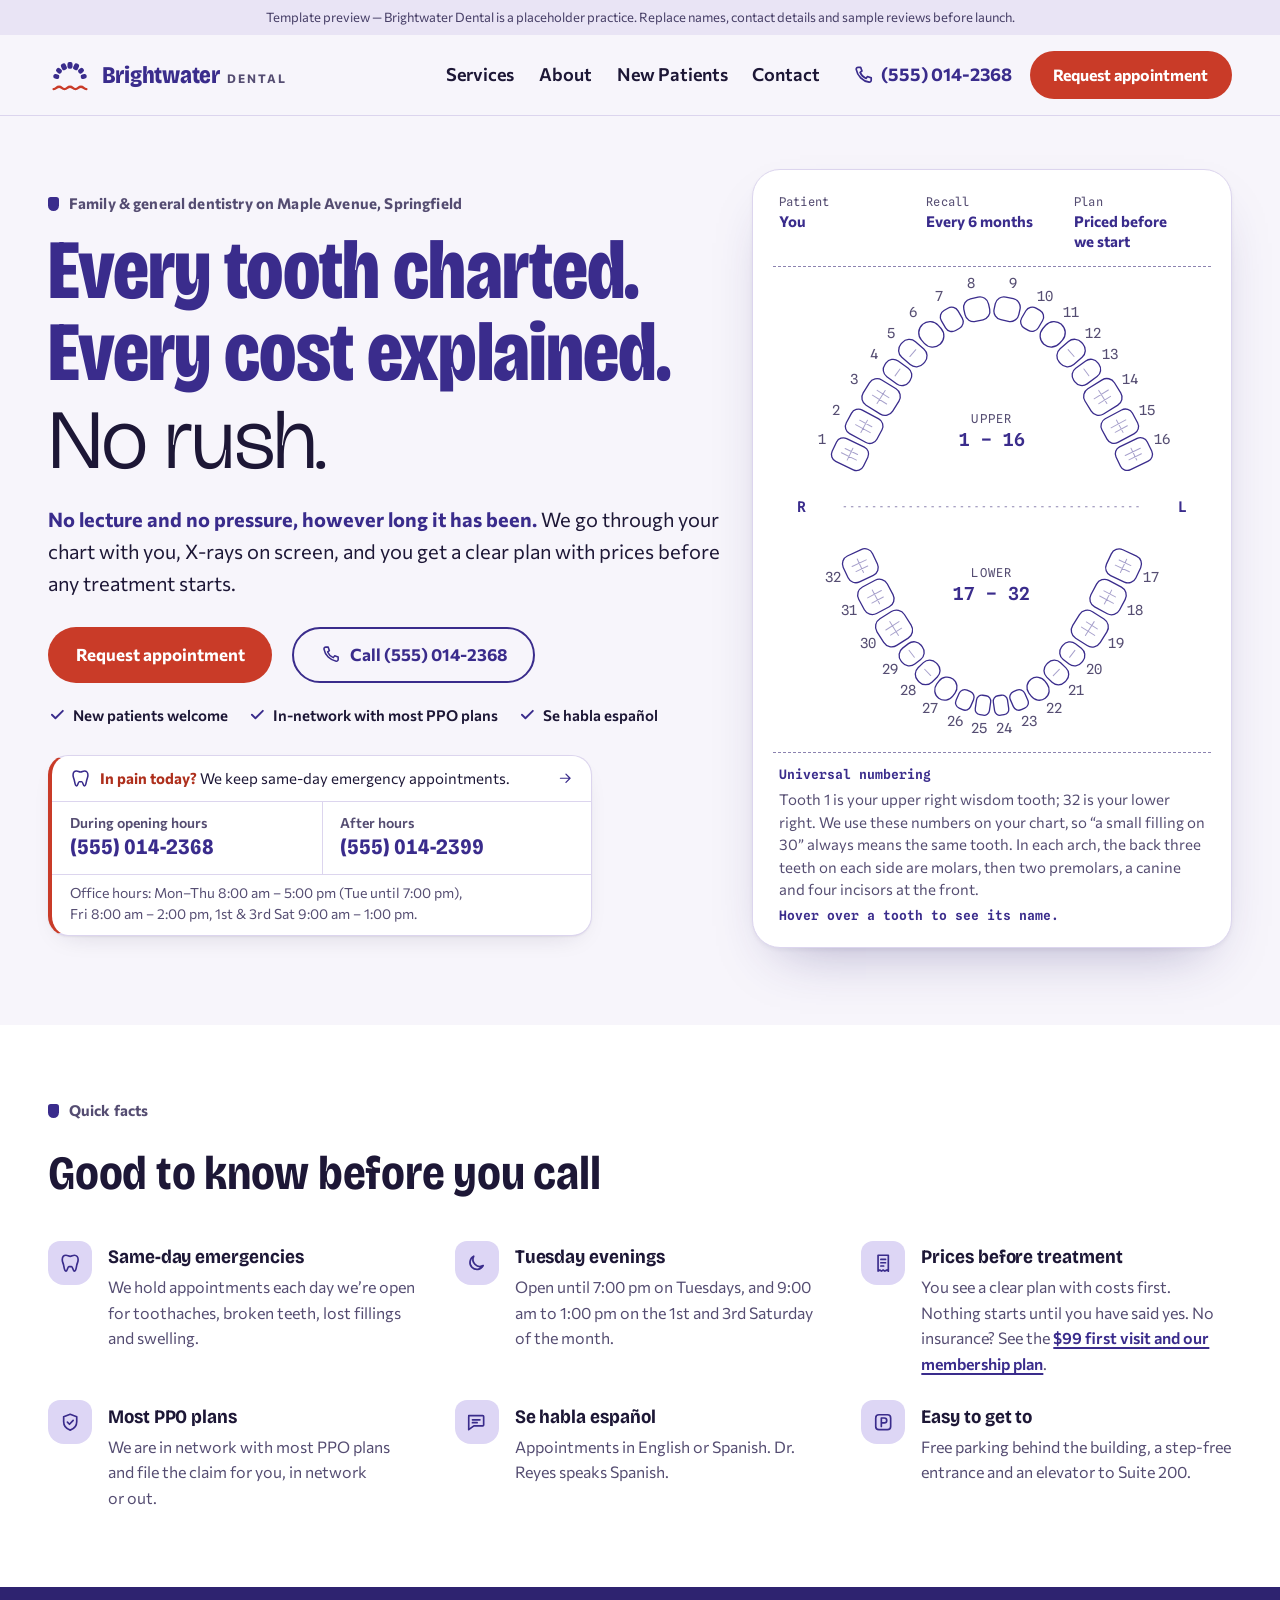
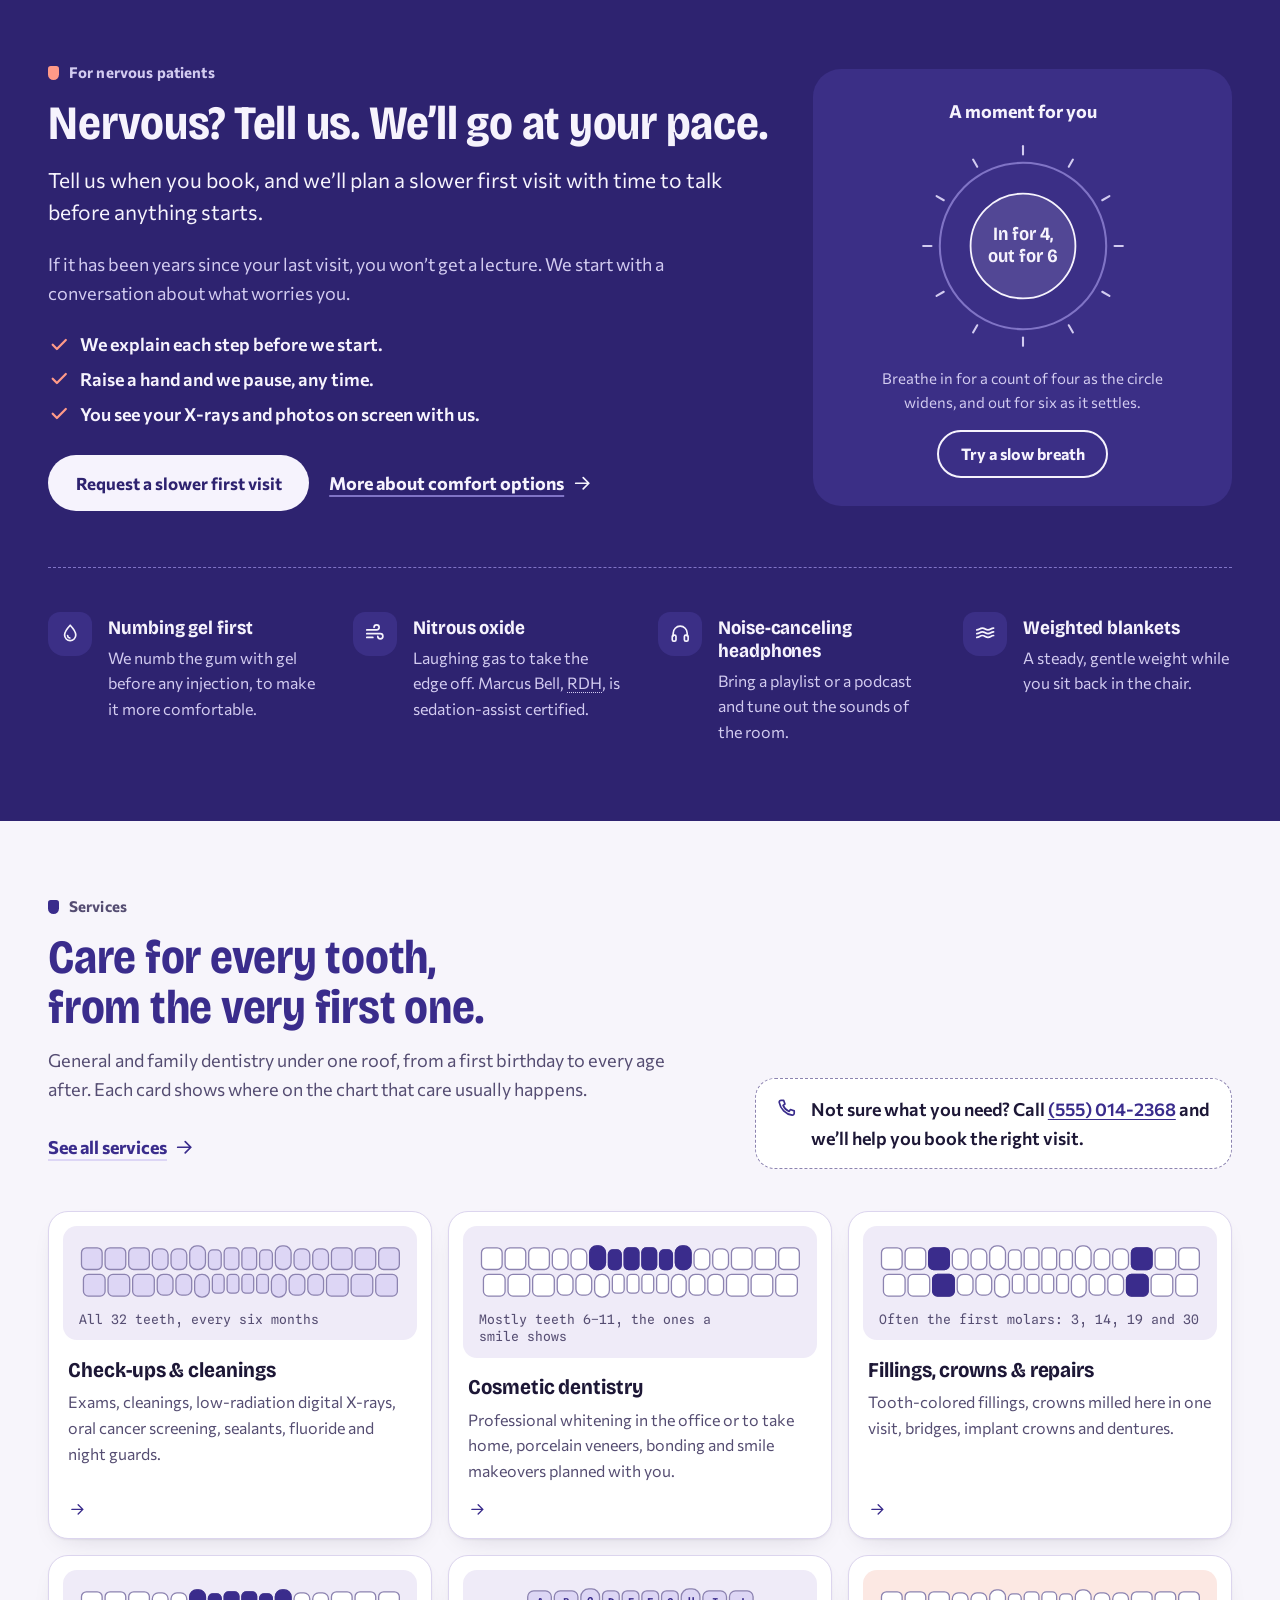
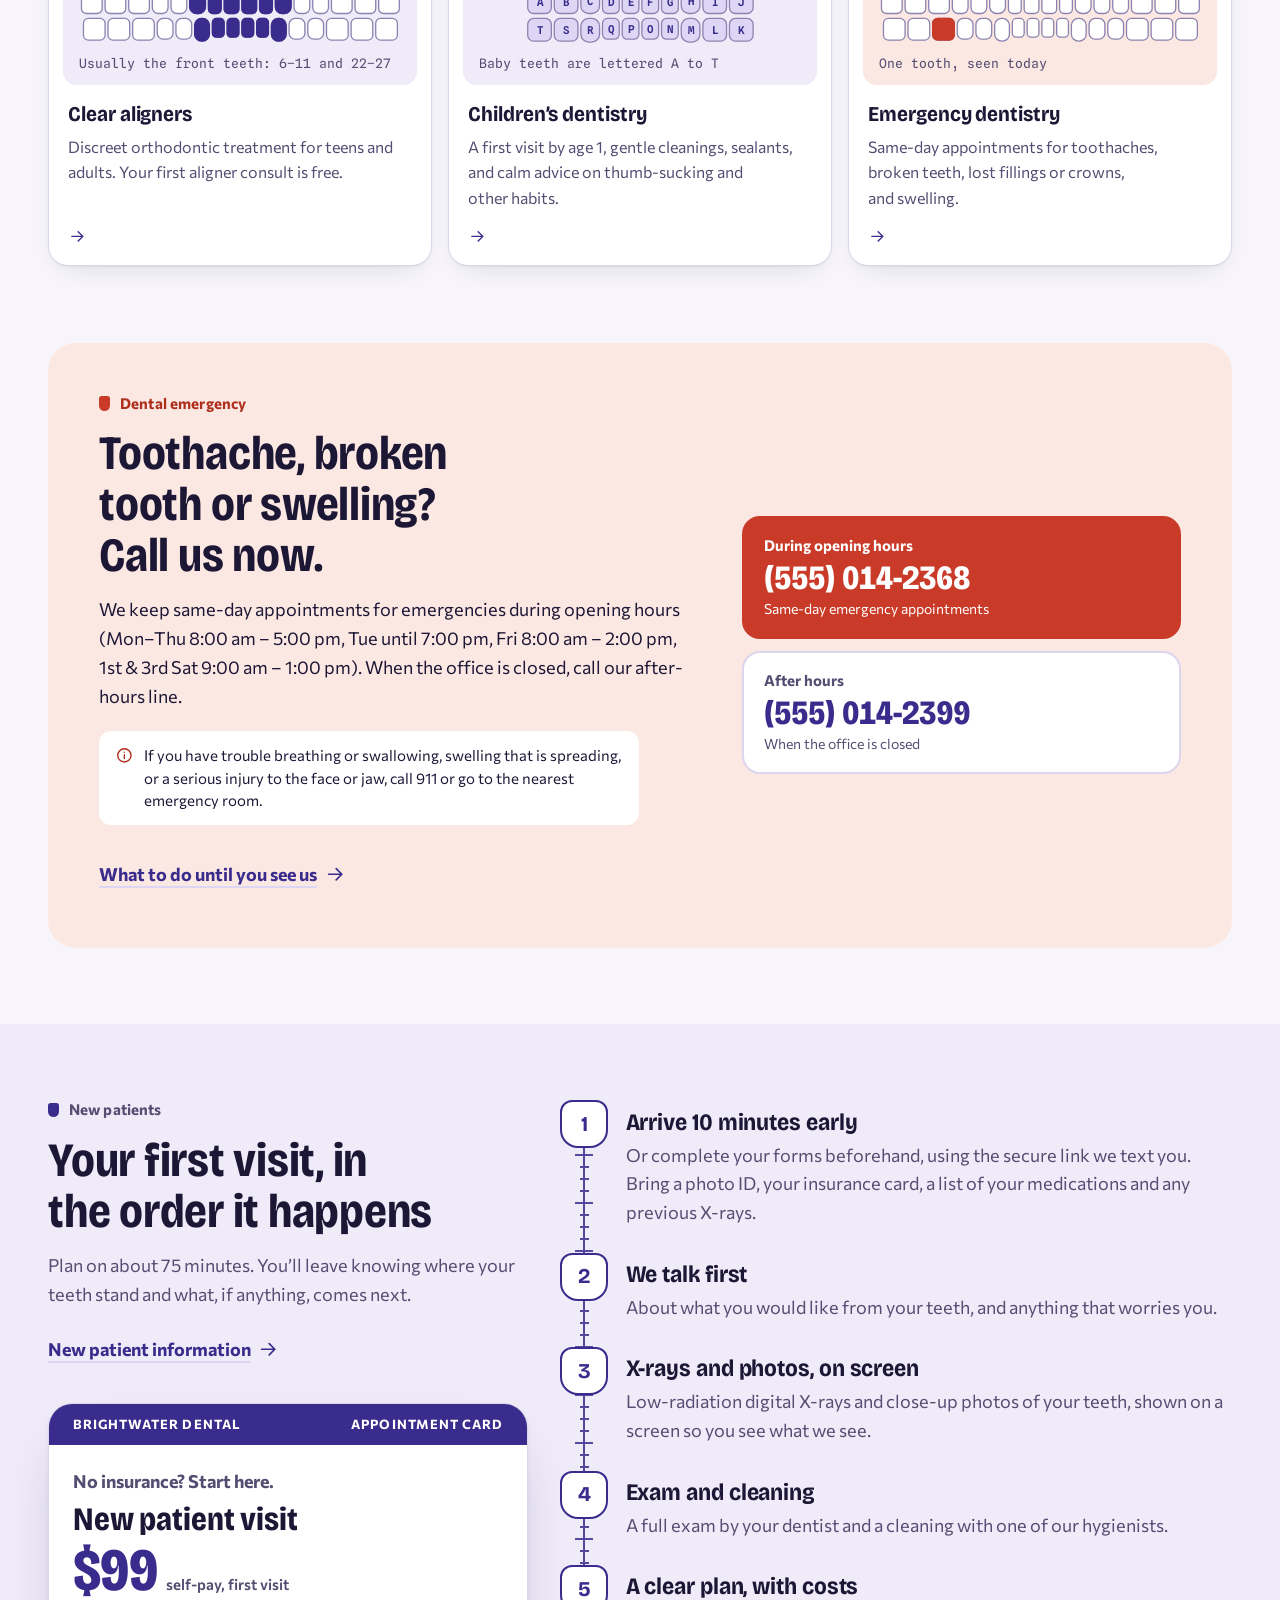
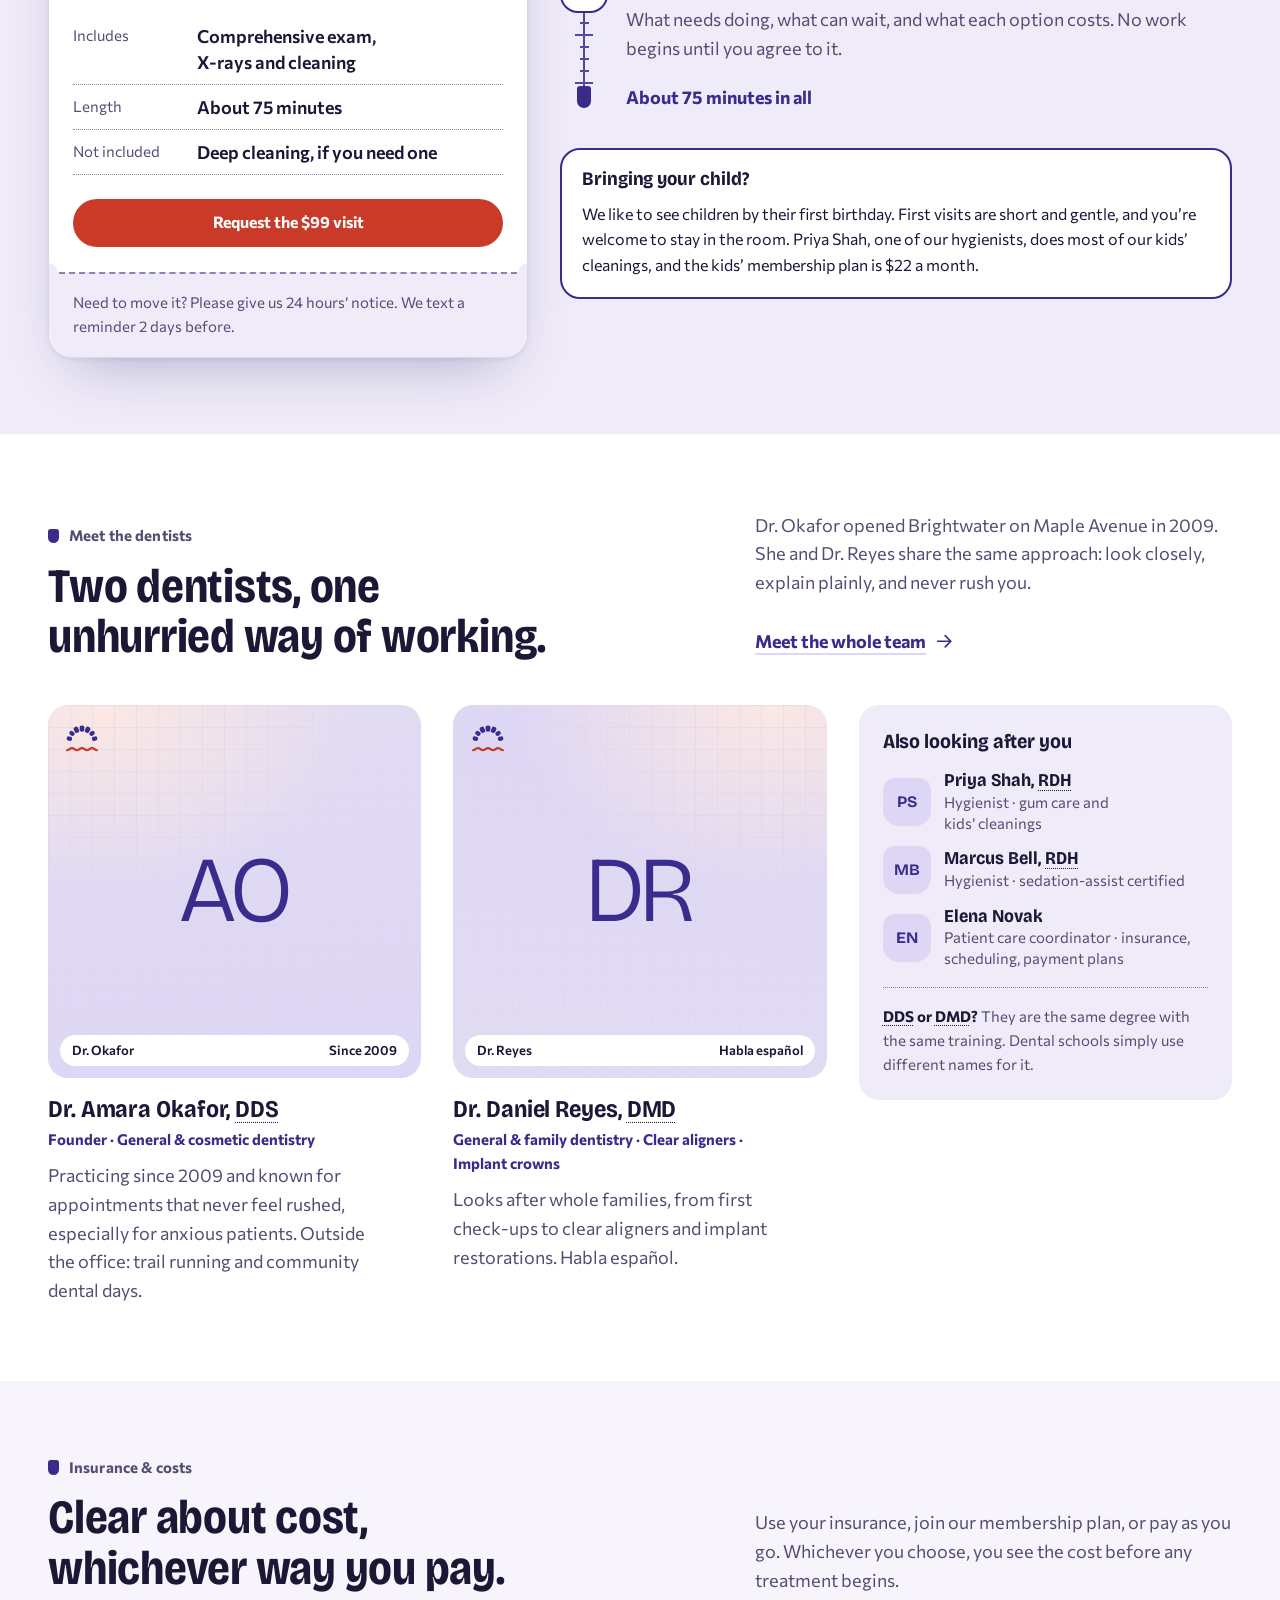
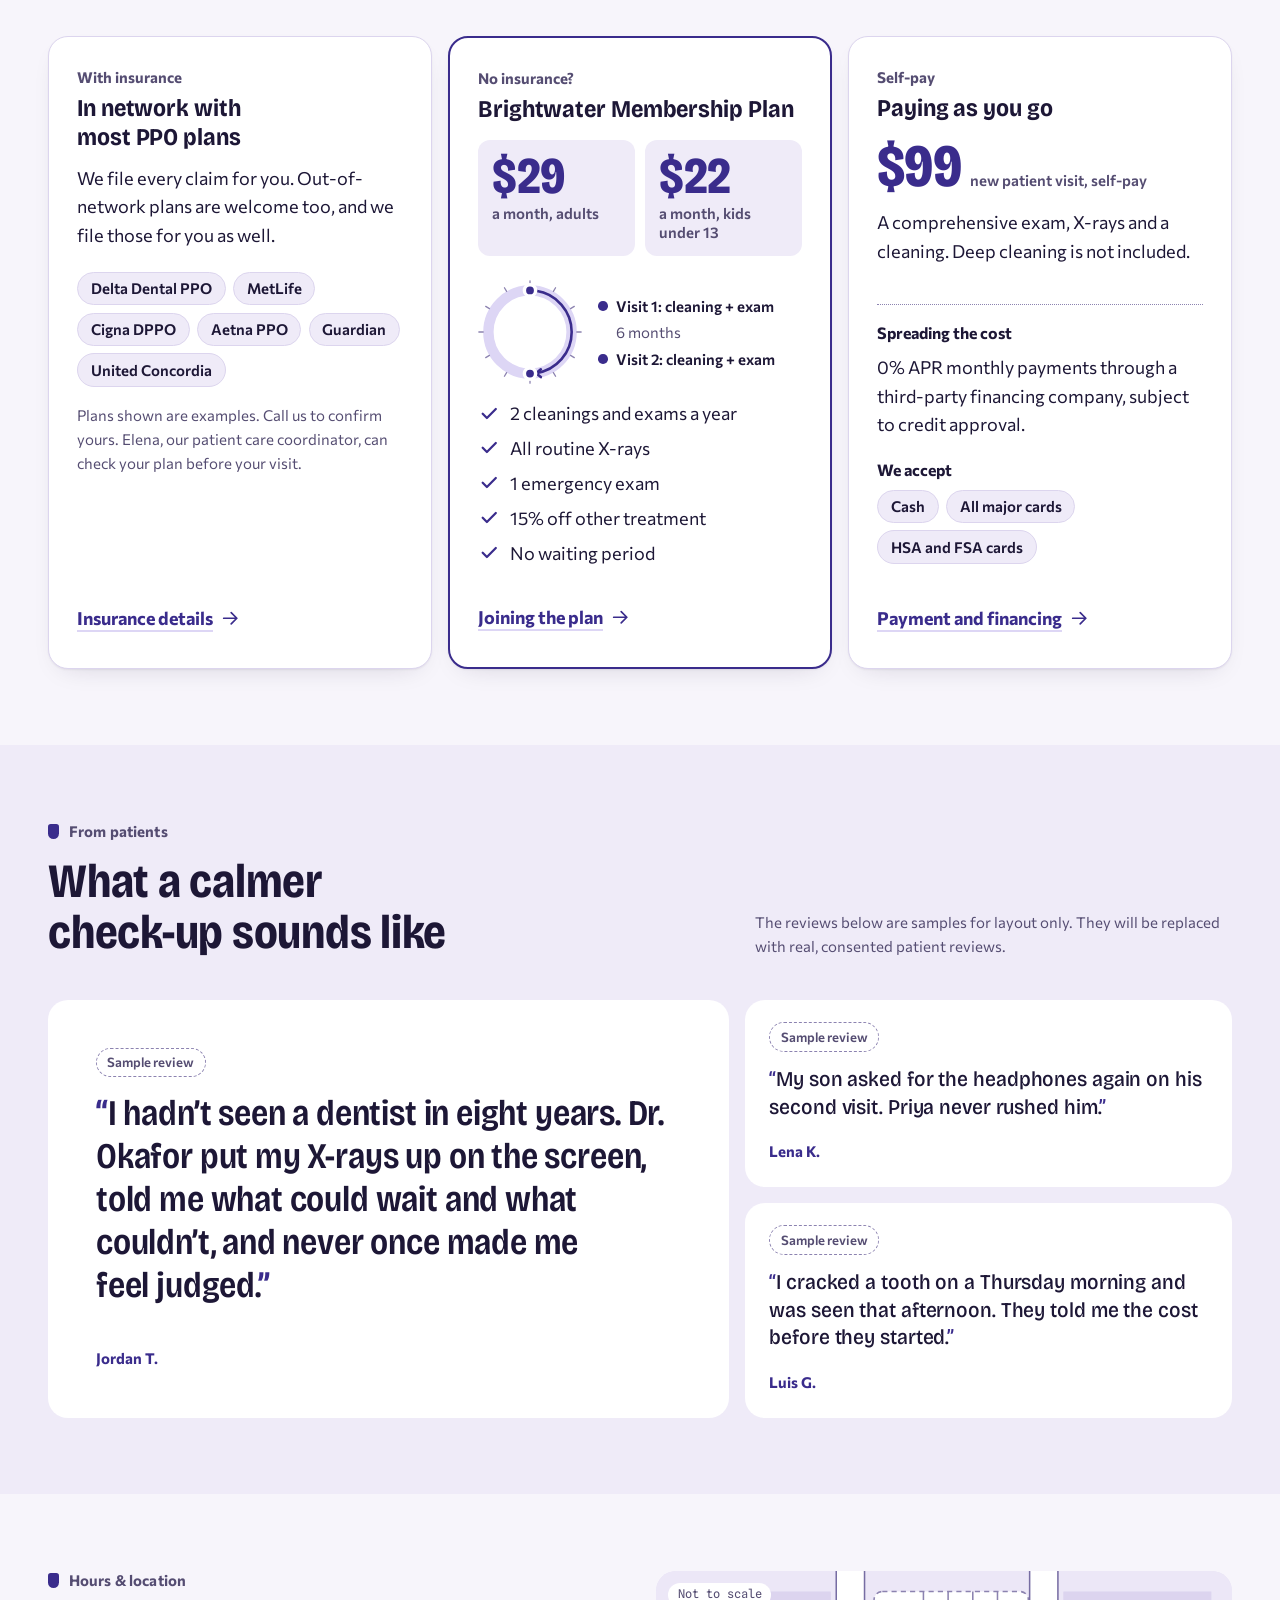
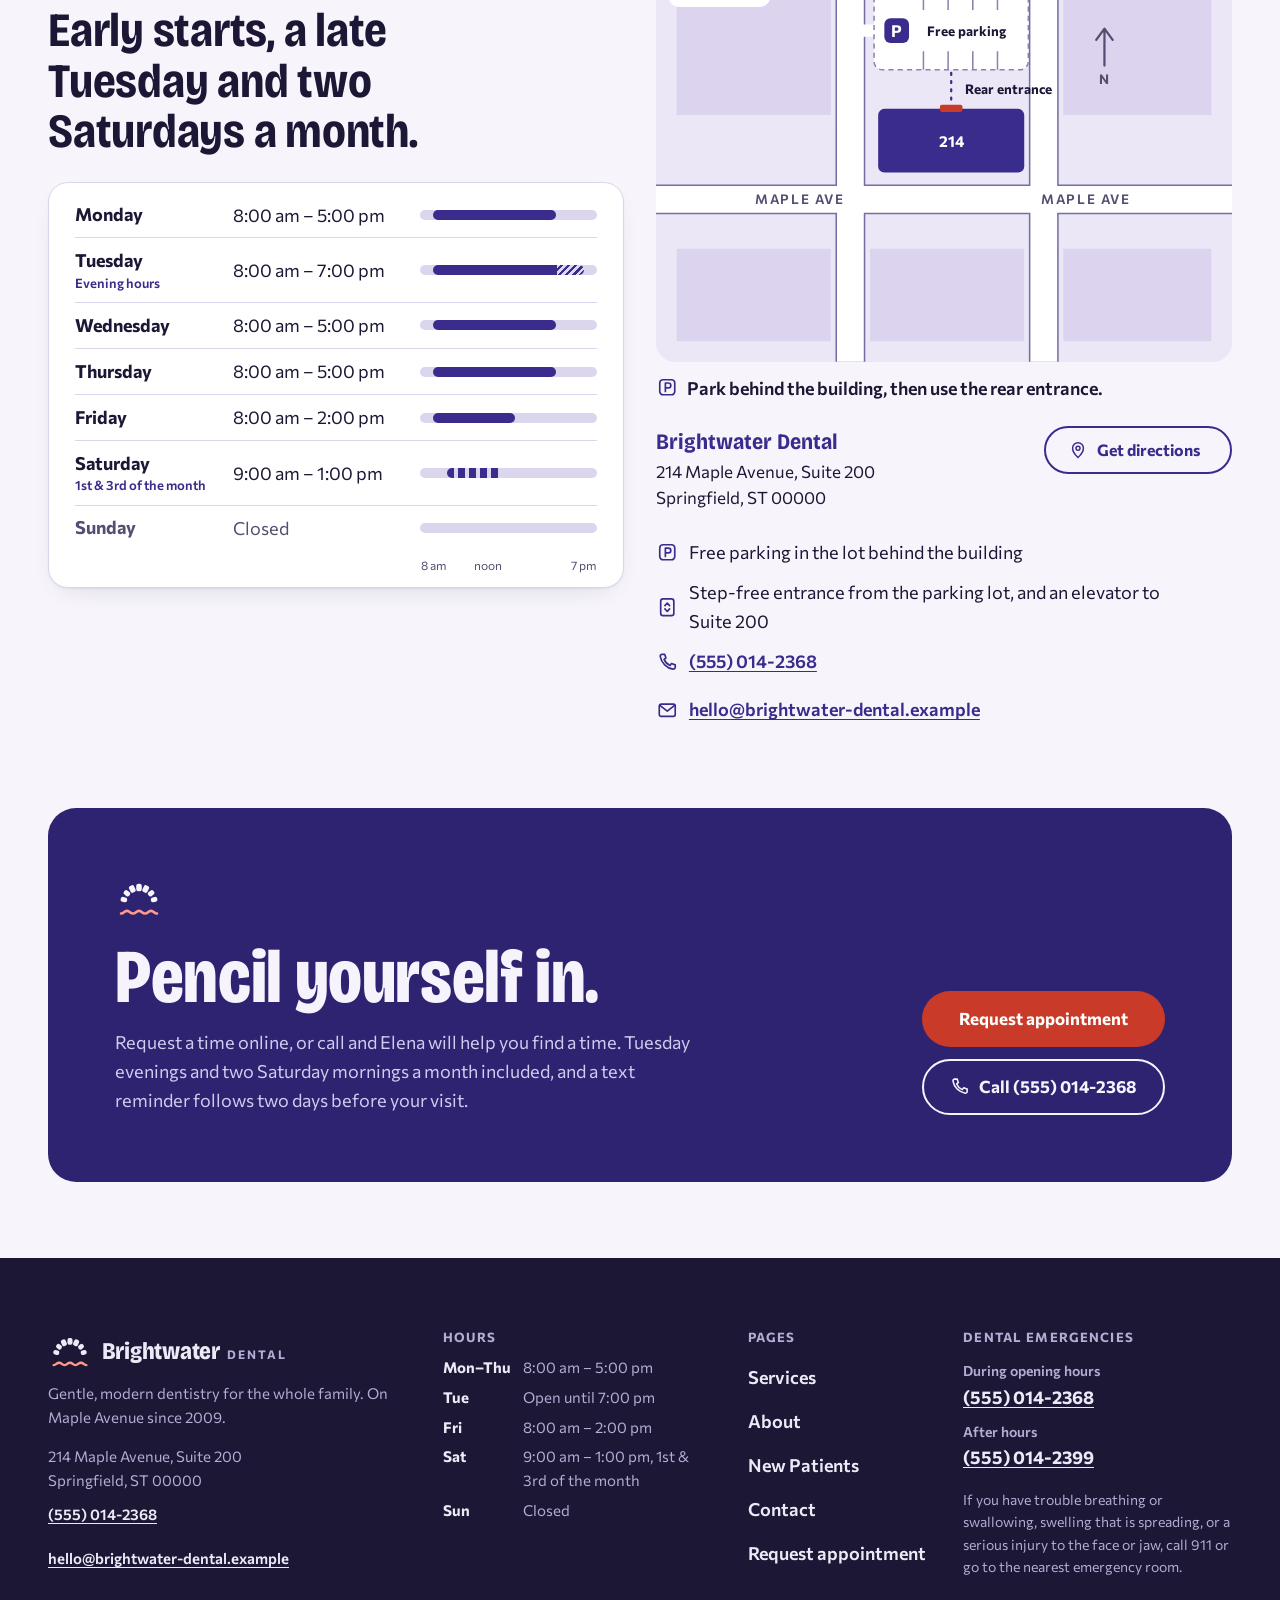
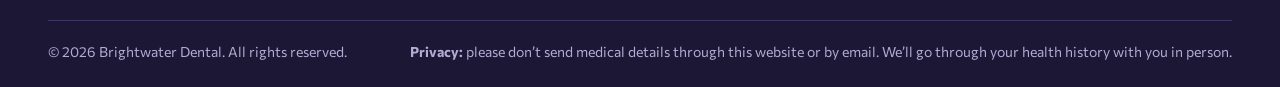
==== commit a25d3dde: "Apply review fixes to the dentist website Fixes 61 issues confirmed by an accessibility, layout, SEO" ====
--- a/dentist-website/index.html
+++ b/dentist-website/index.html
@@ -4,8 +4,8 @@
   <meta charset="utf-8">
   <meta name="viewport" content="width=device-width, initial-scale=1, viewport-fit=cover">
   <meta name="claude:viewport-fit-sides" content="cover">
-  <title>Brightwater Dental | Gentle family dentist on Maple Avenue, Springfield</title>
-  <meta name="description" content="Gentle, modern dentistry for the whole family in Springfield. Costs explained before treatment, Tuesday evenings and Saturday mornings, same-day emergencies, most PPO plans, and a $99 new-patient visit.">
+  <title>Brightwater Dental | Gentle family dentist in Springfield</title>
+  <meta name="description" content="Gentle family dentistry in Springfield. Costs explained first, Tuesday evenings, two Saturdays a month, same-day emergencies, most PPO plans, $99 first visit.">
   <link rel="canonical" href="https://www.brightwater-dental.example/">
   <meta name="theme-color" content="#F7F5FB" media="(prefers-color-scheme: light)">
   <meta name="theme-color" content="#110E20" media="(prefers-color-scheme: dark)">
@@ -14,16 +14,16 @@
   <meta property="og:type" content="website">
   <meta property="og:site_name" content="Brightwater Dental">
   <meta property="og:locale" content="en_US">
-  <meta property="og:title" content="Brightwater Dental | Gentle family dentist on Maple Avenue, Springfield">
-  <meta property="og:description" content="Gentle, modern dentistry for the whole family in Springfield. Costs explained before treatment, Tuesday evenings and Saturday mornings, same-day emergencies, most PPO plans, and a $99 new-patient visit.">
+  <meta property="og:title" content="Brightwater Dental | Gentle family dentist in Springfield">
+  <meta property="og:description" content="Gentle family dentistry in Springfield. Costs explained first, Tuesday evenings, two Saturdays a month, same-day emergencies, most PPO plans, $99 first visit.">
   <meta property="og:url" content="https://www.brightwater-dental.example/">
   <meta property="og:image" content="https://www.brightwater-dental.example/assets/img/og-image.png">
   <meta property="og:image:width" content="1200">
   <meta property="og:image:height" content="630">
   <meta property="og:image:alt" content="Brightwater Dental: a numbered dental chart beside the words Every tooth charted. Every cost explained. No rush.">
   <meta name="twitter:card" content="summary_large_image">
-  <meta name="twitter:title" content="Brightwater Dental | Gentle family dentist on Maple Avenue, Springfield">
-  <meta name="twitter:description" content="Gentle, modern dentistry for the whole family in Springfield. Costs explained before treatment, Tuesday evenings and Saturday mornings, same-day emergencies, most PPO plans, and a $99 new-patient visit.">
+  <meta name="twitter:title" content="Brightwater Dental | Gentle family dentist in Springfield">
+  <meta name="twitter:description" content="Gentle family dentistry in Springfield. Costs explained first, Tuesday evenings, two Saturdays a month, same-day emergencies, most PPO plans, $99 first visit.">
   <meta name="twitter:image" content="https://www.brightwater-dental.example/assets/img/og-image.png">
   <meta name="twitter:image:alt" content="Brightwater Dental: a numbered dental chart beside the words Every tooth charted. Every cost explained. No rush.">
 
@@ -52,7 +52,7 @@
     "url": "https://www.brightwater-dental.example/",
     "logo": "https://www.brightwater-dental.example/assets/img/icon-512.png",
     "image": "https://www.brightwater-dental.example/assets/img/og-image.png",
-    "telephone": "+1-555-014-2368",
+    "telephone": "+15550142368",
     "email": "hello@brightwater-dental.example",
     "foundingDate": "2009",
     "priceRange": "$$",
@@ -69,15 +69,15 @@
       "addressCountry": "US"
     },
     "geo": { "@type": "GeoCoordinates", "latitude": 0, "longitude": 0 },
-    "hasMap": "https://maps.google.com/?q=214+Maple+Avenue+Springfield",
+    "hasMap": "https://www.google.com/maps/search/?api=1&query=214+Maple+Avenue+Suite+200+Springfield+ST+00000",
     "openingHoursSpecification": [
       { "@type": "OpeningHoursSpecification", "dayOfWeek": ["Monday", "Wednesday", "Thursday"], "opens": "08:00", "closes": "17:00" },
       { "@type": "OpeningHoursSpecification", "dayOfWeek": "Tuesday", "opens": "08:00", "closes": "19:00" },
       { "@type": "OpeningHoursSpecification", "dayOfWeek": "Friday", "opens": "08:00", "closes": "14:00" }
     ],
     "contactPoint": [
-      { "@type": "ContactPoint", "telephone": "+1-555-014-2368", "contactType": "customer service", "availableLanguage": ["English", "Spanish"] },
-      { "@type": "ContactPoint", "telephone": "+1-555-014-2399", "contactType": "emergency", "description": "After-hours dental emergency line" }
+      { "@type": "ContactPoint", "telephone": "+15550142368", "contactType": "customer service", "availableLanguage": ["English", "Spanish"] },
+      { "@type": "ContactPoint", "telephone": "+15550142399", "contactType": "emergency", "description": "After-hours dental emergency line" }
     ],
     "amenityFeature": [
       { "@type": "LocationFeatureSpecification", "name": "Free parking behind the building", "value": true },
@@ -196,7 +196,7 @@
             <li><svg class="icon" aria-hidden="true" focusable="false"><use href="#i-check"/></svg><span lang="es">Se habla español</span></li>
           </ul>
 
-          <!-- Emergency entry: the whole card is tappable; both numbers are labelled by time of day -->
+          <!-- Emergency entry: the head and both numbers are tappable; both numbers are labeled by time of day, with the office hours under them -->
           <div class="urgent">
             <a class="urgent-head" href="#emergency">
               <svg class="icon" aria-hidden="true" focusable="false"><use href="#i-tooth"/></svg>
@@ -207,6 +207,7 @@
               <li><a href="tel:+15550142368"><span class="ul-label">During opening hours</span><span class="ul-num">(555) 014-2368</span></a></li>
               <li><a href="tel:+15550142399"><span class="ul-label">After hours</span><span class="ul-num">(555) 014-2399</span></a></li>
             </ul>
+            <p class="urgent-hours">Office hours: <span class="nowrap">Mon–Thu 8:00 am – 5:00 pm</span> <span class="nowrap">(Tue until 7:00 pm)</span>, <span class="nowrap">Fri 8:00 am – 2:00 pm</span>, <span class="nowrap">1st &amp; 3rd Sat 9:00 am – 1:00 pm</span>.</p>
           </div>
         </div>
 
@@ -216,7 +217,7 @@
             <div><dt>Recall</dt><dd>Every 6 months</dd></div>
             <div><dt>Plan</dt><dd>Priced before we start</dd></div>
           </dl>
-          <svg class="odontogram" viewBox="14 30 492 572" role="img" aria-labelledby="odo-title odo-desc" data-odontogram xmlns="http://www.w3.org/2000/svg">
+          <svg class="odontogram" viewBox="14 30 492 572" role="img" aria-labelledby="odo-title" aria-describedby="odo-desc" data-odontogram xmlns="http://www.w3.org/2000/svg">
             <title id="odo-title">Adult dental chart, universal numbering</title>
             <desc id="odo-desc">Thirty-two adult teeth drawn as two arches. The upper arch is numbered 1 to 16, starting from the upper right wisdom tooth; the lower arch is numbered 17 to 32, ending at the lower right wisdom tooth. R and L mark the patient's right and left.</desc>
             <g class="odo-labels">
@@ -263,8 +264,8 @@
           </svg>
           <figcaption class="chart-caption">
             <span class="mono-label">Universal numbering</span>
-            Tooth 1 is your upper right wisdom tooth; 32 is your lower right. We use these numbers on your chart, so “a small filling on 30” always means the same tooth.
-            <span class="odo-readout" data-odo-readout aria-hidden="true">Point at a tooth to see its name.</span>
+            Tooth 1 is your upper right wisdom tooth; 32 is your lower right. We use these numbers on your chart, so “a small filling on 30” always means the same tooth. In each arch, the back three teeth on each side are molars, then two premolars, a canine and four incisors at the front.
+            <span class="odo-readout" data-odo-readout aria-hidden="true">Hover over a tooth to see its name.</span>
           </figcaption>
         </figure>
       </div>
@@ -281,7 +282,7 @@
           <li class="feature">
             <span class="feature-icon" aria-hidden="true"><svg class="icon" focusable="false"><use href="#i-tooth"/></svg></span>
             <h3>Same-day emergencies</h3>
-            <p>We hold appointments each day for toothaches, broken teeth, lost fillings and swelling.</p>
+            <p>We hold appointments each day we’re open for toothaches, broken teeth, lost fillings and swelling.</p>
           </li>
           <li class="feature">
             <span class="feature-icon" aria-hidden="true"><svg class="icon" focusable="false"><use href="#i-moon"/></svg></span>
@@ -291,7 +292,7 @@
           <li class="feature">
             <span class="feature-icon" aria-hidden="true"><svg class="icon" focusable="false"><use href="#i-receipt"/></svg></span>
             <h3>Prices before treatment</h3>
-            <p>You see a clear plan with costs first. Nothing starts until you have said yes.</p>
+            <p>You see a clear plan with costs first. Nothing starts until you have said yes. No insurance? See the <a class="text-link" href="#paying">$99 first visit and our membership plan</a>.</p>
           </li>
           <li class="feature">
             <span class="feature-icon" aria-hidden="true"><svg class="icon" focusable="false"><use href="#i-shield"/></svg></span>
@@ -327,7 +328,7 @@
               <li><svg class="icon" aria-hidden="true" focusable="false"><use href="#i-check"/></svg>You see your X-rays and photos on screen with us.</li>
             </ul>
             <div class="cta-row">
-              <a class="btn btn-band btn-lg" href="contact.html#request">Request a slower first visit</a>
+              <a class="btn btn-band btn-lg" href="contact.html?reason=nervous#request">Request a slower first visit</a>
               <a class="link-arrow" href="services.html#comfort">More about comfort options <svg class="icon" aria-hidden="true" focusable="false"><use href="#i-arrow"/></svg></a>
             </div>
           </div>
@@ -352,7 +353,7 @@
           <li class="feature">
             <span class="feature-icon" aria-hidden="true"><svg class="icon" focusable="false"><use href="#i-drop"/></svg></span>
             <h3>Numbing gel first</h3>
-            <p>We numb the gum with gel before any injection, so you feel far less of it.</p>
+            <p>We numb the gum with gel before any injection, to make it more comfortable.</p>
           </li>
           <li class="feature">
             <span class="feature-icon" aria-hidden="true"><svg class="icon" focusable="false"><use href="#i-air"/></svg></span>
@@ -361,7 +362,7 @@
           </li>
           <li class="feature">
             <span class="feature-icon" aria-hidden="true"><svg class="icon" focusable="false"><use href="#i-headphones"/></svg></span>
-            <h3>Noise-cancelling headphones</h3>
+            <h3>Noise-canceling headphones</h3>
             <p>Bring a playlist or a podcast and tune out the sounds of the room.</p>
           </li>
           <li class="feature">
@@ -392,9 +393,9 @@
               <svg class="minichart" viewBox="0 0 328 62" aria-hidden="true" focusable="false"><use href="#mc-arch" class="mc-soft"/></svg>
               <p class="mc-caption">All 32 teeth, every six months</p>
             </div>
-            <h3><a href="services.html#preventive">Check&#8209;ups &amp; cleanings</a></h3>
+            <h3><a href="services.html#preventive"><span class="nowrap">Check-ups</span> &amp; cleanings</a></h3>
             <p>Exams, cleanings, low-radiation digital <span class="nowrap">X-rays</span>, oral cancer screening, sealants, fluoride and night guards.</p>
-            <span class="card-more" aria-hidden="true">General &amp; preventive <svg class="icon"><use href="#i-arrow"/></svg></span>
+            <span class="card-more" aria-hidden="true"><svg class="icon"><use href="#i-arrow"/></svg></span>
           </li>
           <li class="service-card">
             <div class="mc-tray">
@@ -403,7 +404,7 @@
             </div>
             <h3><a href="services.html#cosmetic">Cosmetic dentistry</a></h3>
             <p>Professional whitening in the office or to take home, porcelain veneers, bonding and smile makeovers planned with you.</p>
-            <span class="card-more" aria-hidden="true">Cosmetic <svg class="icon"><use href="#i-arrow"/></svg></span>
+            <span class="card-more" aria-hidden="true"><svg class="icon"><use href="#i-arrow"/></svg></span>
           </li>
           <li class="service-card">
             <div class="mc-tray">
@@ -412,7 +413,7 @@
             </div>
             <h3><a href="services.html#restorative">Fillings, crowns &amp; repairs</a></h3>
             <p>Tooth-colored fillings, crowns milled here in one visit, bridges, implant crowns and dentures.</p>
-            <span class="card-more" aria-hidden="true">Restorative <svg class="icon"><use href="#i-arrow"/></svg></span>
+            <span class="card-more" aria-hidden="true"><svg class="icon"><use href="#i-arrow"/></svg></span>
           </li>
           <li class="service-card">
             <div class="mc-tray">
@@ -421,7 +422,7 @@
             </div>
             <h3><a href="services.html#aligners">Clear aligners</a></h3>
             <p>Discreet orthodontic treatment for teens and adults. Your first aligner consult is free.</p>
-            <span class="card-more" aria-hidden="true">Aligners <svg class="icon"><use href="#i-arrow"/></svg></span>
+            <span class="card-more" aria-hidden="true"><svg class="icon"><use href="#i-arrow"/></svg></span>
           </li>
           <li class="service-card">
             <div class="mc-tray">
@@ -430,7 +431,7 @@
             </div>
             <h3><a href="services.html#kids">Children’s dentistry</a></h3>
             <p>A first visit by age 1, gentle cleanings, sealants, and calm advice on thumb-sucking and other habits.</p>
-            <span class="card-more" aria-hidden="true">Kids <svg class="icon"><use href="#i-arrow"/></svg></span>
+            <span class="card-more" aria-hidden="true"><svg class="icon"><use href="#i-arrow"/></svg></span>
           </li>
           <li class="service-card">
             <div class="mc-tray mc-tray--alert">
@@ -439,24 +440,25 @@
             </div>
             <h3><a href="services.html#emergency">Emergency dentistry</a></h3>
             <p>Same-day appointments for toothaches, broken teeth, lost fillings or crowns, and swelling.</p>
-            <span class="card-more" aria-hidden="true">Emergencies <svg class="icon"><use href="#i-arrow"/></svg></span>
+            <span class="card-more" aria-hidden="true"><svg class="icon"><use href="#i-arrow"/></svg></span>
           </li>
         </ul>
       </div>
     </section>
 
-    <!-- EMERGENCY PANEL: both numbers, labelled by time of day, plus the 911 guidance -->
+    <!-- EMERGENCY PANEL: both numbers, labeled by time of day, plus the 911 guidance -->
     <section class="section section--flush" id="emergency" aria-labelledby="emergency-title">
       <div class="wrap">
         <div class="emergency-panel">
           <div>
             <p class="eyebrow eyebrow--alert">Dental emergency</p>
             <h2 id="emergency-title">Toothache, broken tooth or swelling? Call us now.</h2>
-            <p>We keep same-day appointments for emergencies during opening hours. When the office is closed, call our after-hours line.</p>
+            <p>We keep same-day appointments for emergencies during opening hours (<span class="nowrap">Mon–Thu 8:00 am – 5:00 pm</span>, <span class="nowrap">Tue until 7:00 pm</span>, <span class="nowrap">Fri 8:00 am – 2:00 pm</span>, <span class="nowrap">1st &amp; 3rd Sat 9:00 am – 1:00 pm</span>). When the office is closed, call our after-hours line.</p>
             <p class="emergency-911">
               <svg class="icon" aria-hidden="true" focusable="false"><use href="#i-info"/></svg>
               <span>If you have trouble breathing or swallowing, swelling that is spreading, or a serious injury to the face or jaw, call 911 or go to the nearest emergency room.</span>
             </p>
+            <a class="link-arrow" href="services.html#first-aid">What to do until you see us <svg class="icon" aria-hidden="true" focusable="false"><use href="#i-arrow"/></svg></a>
           </div>
           <ul class="phone-tiles" role="list">
             <li>
@@ -498,7 +500,7 @@
                 <div><dt>Length</dt><dd>About 75 minutes</dd></div>
                 <div><dt>Not included</dt><dd>Deep cleaning, if you need one</dd></div>
               </dl>
-              <a class="btn btn-primary btn-block" href="contact.html#request">Book the $99 visit</a>
+              <a class="btn btn-primary btn-block" href="contact.html?reason=new99#request">Request the $99 visit</a>
             </div>
             <p class="appt-stub">Need to move it? Please give us 24 hours’ notice. We text a reminder 2 days before.</p>
           </article>
@@ -506,12 +508,12 @@
 
         <div class="fv-main">
           <div class="probe">
-            <ol class="steps">
+            <ol class="steps" role="list">
               <li class="step">
                 <span class="step-n" aria-hidden="true">1</span>
                 <div class="step-body">
                   <h3>Arrive 10 minutes early</h3>
-                  <p>Or fill in your forms online beforehand. Bring a photo ID, your insurance card, a list of your medications and any previous <span class="nowrap">X-rays</span>.</p>
+                  <p>Or complete your forms beforehand, using the secure link we text you. Bring a photo ID, your insurance card, a list of your medications and any previous <span class="nowrap">X-rays</span>.</p>
                 </div>
               </li>
               <li class="step">
@@ -549,7 +551,7 @@
           <div class="fv-notes">
             <div class="note-card note-card--pen">
               <h3>Bringing your child?</h3>
-              <p>We like to see children by their first birthday. First visits are short and gentle, and you’re welcome to stay in the room. Priya Shah, our hygienist, does most of our kids’ cleanings, and the kids’ membership plan is $22 a month.</p>
+              <p>We like to see children by their first birthday. First visits are short and gentle, and you’re welcome to stay in the room. Priya Shah, one of our hygienists, does most of our kids’ cleanings, and the kids’ membership plan is $22 a month.</p>
             </div>
           </div>
         </div>
@@ -572,26 +574,26 @@
 
         <div class="team-grid">
           <article class="person">
-            <!-- PHOTO: Dr. Amara Okafor, chest-up portrait in the treatment room, natural light, relaxed smile. 4:5 crop, at least 1000x1250px. Replace this placeholder div with an <img> and real alt text. -->
+            <!-- PHOTO: Dr. Amara Okafor, chest-up portrait in the treatment room, natural light, relaxed smile. 4:5 crop, at least 1000x1250px. Replace the div with <img class="portrait …" src="…" alt="…">, keeping the same portrait classes, with real alt text. -->
             <div class="portrait" data-photo="dr-okafor-portrait" aria-hidden="true">
               <svg class="portrait-mark" viewBox="0 0 48 44" focusable="false"><use href="#bm"/></svg>
               <span class="portrait-initials">AO</span>
               <span class="portrait-tag"><span>Dr. Okafor</span><span>Since 2009</span></span>
             </div>
             <h3>Dr. Amara Okafor, <abbr title="Doctor of Dental Surgery">DDS</abbr></h3>
-            <p class="person-role">Founder · General &amp; cosmetic dentistry</p>
-            <p>Practising since 2009 and known for appointments that never feel rushed, especially for anxious patients. Outside the office: trail running and community dental days.</p>
+            <p class="person-role">Founder&nbsp;· General &amp; cosmetic dentistry</p>
+            <p>Practicing since 2009 and known for appointments that never feel rushed, especially for anxious patients. Outside the office: trail running and community dental days.</p>
           </article>
           <article class="person">
-            <!-- PHOTO: Dr. Daniel Reyes, chest-up portrait, same setting and light as Dr. Okafor's. 4:5 crop, at least 1000x1250px. Replace this placeholder div with an <img> and real alt text. -->
+            <!-- PHOTO: Dr. Daniel Reyes, chest-up portrait, same setting and light as Dr. Okafor's. 4:5 crop, at least 1000x1250px. Replace the div with <img class="portrait …" src="…" alt="…">, keeping the same portrait classes, with real alt text. -->
             <div class="portrait portrait--alt" data-photo="dr-reyes-portrait" aria-hidden="true">
               <svg class="portrait-mark" viewBox="0 0 48 44" focusable="false"><use href="#bm"/></svg>
               <span class="portrait-initials">DR</span>
               <span class="portrait-tag"><span>Dr. Reyes</span><span lang="es">Habla español</span></span>
             </div>
             <h3>Dr. Daniel Reyes, <abbr title="Doctor of Dental Medicine">DMD</abbr></h3>
-            <p class="person-role">General &amp; family dentistry · Clear aligners · Implant crowns</p>
-            <p>Looks after whole families, from first check&#8209;ups to clear aligners and implant restorations. <span lang="es">Habla español.</span></p>
+            <p class="person-role">General &amp; family dentistry&nbsp;· Clear aligners&nbsp;· Implant crowns</p>
+            <p>Looks after whole families, from first <span class="nowrap">check-ups</span> to clear aligners and implant restorations. <span lang="es">Habla español.</span></p>
           </article>
           <div class="team-aside">
             <h3>Also looking after you</h3>
@@ -664,17 +666,18 @@
               <li><svg class="icon" aria-hidden="true" focusable="false"><use href="#i-check"/></svg>15% off other treatment</li>
               <li><svg class="icon" aria-hidden="true" focusable="false"><use href="#i-check"/></svg>No waiting period</li>
             </ul>
-            <div class="plan-foot"><a class="link-arrow" href="new-patients.html#membership">How the plan works <svg class="icon" aria-hidden="true" focusable="false"><use href="#i-arrow"/></svg></a></div>
+            <div class="plan-foot"><a class="link-arrow" href="new-patients.html#membership">Joining the plan <svg class="icon" aria-hidden="true" focusable="false"><use href="#i-arrow"/></svg></a></div>
           </article>
 
           <article class="plan-card" aria-labelledby="pay-self-title">
-            <p class="plan-kicker">Paying as you go</p>
-            <h3 id="pay-self-title">New patient visit</h3>
-            <p class="price"><span class="price-amount">$99</span><span class="price-unit">self-pay, first visit</span></p>
+            <p class="plan-kicker">Self-pay</p>
+            <h3 id="pay-self-title">Paying as you go</h3>
+            <p class="price"><span class="price-amount">$99</span><span class="price-unit">new patient visit, self-pay</span></p>
             <p>A comprehensive exam, <span class="nowrap">X-rays</span> and a cleaning. Deep cleaning is not included.</p>
             <div class="plan-rule">
               <h4>Spreading the cost</h4>
-              <p>0% interest monthly payments through a third-party patient financing company, subject to approval.</p>
+              <!-- OWNER: confirm the financing terms with your lender and add any required disclosures (for example deferred interest or promo length). -->
+              <p>0% APR monthly payments through a third-party financing company, subject to credit approval.</p>
               <h4>We accept</h4>
               <ul class="chips" role="list">
                 <li>Cash</li>
@@ -694,7 +697,7 @@
         <div class="section-head section-head--split">
           <div>
             <p class="eyebrow">From patients</p>
-            <h2 id="reviews-title">What a calmer check&#8209;up sounds like</h2>
+            <h2 id="reviews-title">What a calmer <span class="nowrap">check-up</span> sounds like</h2>
           </div>
           <p class="sample-note">The reviews below are samples for layout only. They will be replaced with real, consented patient reviews.</p>
         </div>
@@ -759,6 +762,7 @@
               <svg class="map-svg" viewBox="0 0 560 380" preserveAspectRatio="xMidYMid slice" role="img" aria-label="Illustrated map of 214 Maple Avenue, Springfield. Brightwater Dental is on the north side of Maple Avenue. The free parking lot is directly behind the building, and the rear entrance faces the lot. North is up.">
                 <rect class="m-ground" width="560" height="380"/>
                 <path class="m-block" d="M20 20h150v120H20zM20 270h150v90H20zM208 270h150v90H208zM396 270h144v90H396zM396 20h144v120H396z"/>
+                <path class="m-road-edge" d="M0 222h560M189 0v380M377 0v380"/>
                 <path class="m-road" d="M0 222h560M189 0v380M377 0v380"/>
                 <path class="m-road m-road--minor" d="M200 58h14"/>
                 <rect class="m-lot" x="212" y="20" width="150" height="76" rx="8"/>
@@ -785,13 +789,14 @@
               214 Maple Avenue, Suite 200<br>
               Springfield, ST 00000
             </address>
-            <a class="btn btn-line" href="https://maps.google.com/?q=214+Maple+Avenue+Springfield" rel="noopener">
+            <a class="btn btn-line" href="https://www.google.com/maps/dir/?api=1&amp;destination=214+Maple+Avenue+Suite+200+Springfield+ST+00000" rel="noopener">
               <svg class="icon" aria-hidden="true" focusable="false"><use href="#i-pin"/></svg>
               Get directions<span class="sr-only"> (opens Google Maps)</span>
             </a>
             <ul class="icon-list" role="list">
               <li><svg class="icon" aria-hidden="true" focusable="false"><use href="#i-parking"/></svg>Free parking in the lot behind the building</li>
-              <li><svg class="icon" aria-hidden="true" focusable="false"><use href="#i-lift"/></svg>Step-free entrance and an elevator to Suite 200</li>
+              <!-- OWNER: confirm which entrance is step-free; mention accessible parking spaces or a drop-off point if you have them. -->
+              <li><svg class="icon" aria-hidden="true" focusable="false"><use href="#i-lift"/></svg>Step-free entrance from the parking lot, and an elevator to Suite 200</li>
               <li><svg class="icon" aria-hidden="true" focusable="false"><use href="#i-phone"/></svg><a class="nowrap" href="tel:+15550142368">(555) 014-2368</a></li>
               <li><svg class="icon" aria-hidden="true" focusable="false"><use href="#i-mail"/></svg><a href="mailto:hello@brightwater-dental.example">hello@brightwater-dental.example</a></li>
             </ul>
@@ -807,7 +812,7 @@
           <div>
             <svg class="closing-seal" viewBox="0 0 48 44" aria-hidden="true" focusable="false"><use href="#bm"/></svg>
             <h2 id="closing-title">Pencil yourself in.</h2>
-            <p>Request a time online, or call and Elena will help you find a time. Tuesday evenings and Saturday mornings included, and a text reminder follows two days before your visit.</p>
+            <p>Request a time online, or call and Elena will help you find a time. Tuesday evenings and two Saturday mornings a month included, and a text reminder follows two days before your visit.</p>
           </div>
           <div class="closing-ctas">
             <a class="btn btn-primary btn-lg" href="contact.html#request">Request appointment</a>
@@ -840,7 +845,7 @@
         <h2 class="f-title">Hours</h2>
         <dl class="f-hours">
           <div><dt>Mon–Thu</dt><dd>8:00 am – 5:00 pm</dd></div>
-          <div><dt>Tuesday</dt><dd>open until 7:00 pm</dd></div>
+          <div><dt>Tue</dt><dd>Open until 7:00 pm</dd></div>
           <div><dt>Fri</dt><dd>8:00 am – 2:00 pm</dd></div>
           <div><dt>Sat</dt><dd>9:00 am – 1:00 pm, 1st &amp; 3rd of the month</dd></div>
           <div><dt>Sun</dt><dd>Closed</dd></div>
--- a/dentist-website/assets/css/styles.css
+++ b/dentist-website/assets/css/styles.css
@@ -3,7 +3,7 @@
    1 Fonts  2 Tokens  3 Base  4 Type  5 Layout  6 Utilities  7 Buttons, links, lists
    8 Notice, skip link  9 Header, nav  10 Chart vocabulary  11 Home sections
    12 Steps, appointment card  13 People, plans, reviews  14 Hours, map, contact
-   15 Inner pages  16 Forms  17 Closing, 404  18 Footer  19 Motion
+   15 Inner pages  16 Forms  17 Closing, 404  18 Footer  19 Forced colors  20 Motion
    ===================================================================== */
 
 /* ---------- 1. Fonts: metric-adjusted fallbacks ----------
@@ -104,14 +104,15 @@
 @media (min-width: 68em) {
   :root { --header-h: 5rem; }
 }
-@media (max-width: 39.99em) {
-  body { line-height: 1.55; }
-}
 
 /* ---------- 3. Reset and base ---------- */
 *, *::before, *::after { box-sizing: border-box; }
 html { -webkit-text-size-adjust: 100%; text-size-adjust: 100%; scroll-padding-top: calc(var(--header-h) + 1rem); }
 body { margin: 0; background: var(--bg); color: var(--fg); font-family: var(--font-body); font-size: var(--text); line-height: 1.6; overflow-wrap: break-word; -webkit-font-smoothing: antialiased; }
+/* Phones: slightly tighter body leading (after the base rule, so it applies) */
+@media (max-width: 39.99em) {
+  body { line-height: 1.55; }
+}
 :where(h1, h2, h3, h4, p, ul, ol, dl, dd, figure, blockquote) { margin: 0; }
 :where(p) { margin-bottom: 1em; }
 :where(p:last-child) { margin-bottom: 0; }
@@ -190,6 +191,15 @@
 }
 .cards { display: grid; gap: 1rem; grid-template-columns: repeat(auto-fit, minmax(min(100%, 18rem), 1fr)); }
 .cards > * { min-width: 0; }
+/* Two columns, then three; an odd last card spans the row instead of sitting alone */
+@media (min-width: 39em) {
+  .cards { grid-template-columns: repeat(2, minmax(0, 1fr)); }
+  .cards > :last-child:nth-child(odd) { grid-column: 1 / -1; }
+}
+@media (min-width: 60em) {
+  .cards { grid-template-columns: repeat(3, minmax(0, 1fr)); }
+  .cards > :last-child:nth-child(odd) { grid-column: auto; }
+}
 .stack > * + * { margin-top: var(--stack, 1rem); }
 .cta-row { display: flex; flex-wrap: wrap; align-items: center; gap: 0.75rem 1.25rem; margin-top: 1.75rem; }
 @media (max-width: 29.99em) { .cta-row .btn { flex: 1 1 100%; } }
@@ -233,7 +243,7 @@
 .btn-band:hover { background: var(--band-muted); }
 .btn-on-band { border-color: var(--band-fg); color: var(--band-fg); }
 .btn-on-band:hover { background: var(--band-surface); }
-.btn[disabled] { opacity: 0.6; cursor: progress; }
+.btn[disabled], .btn[aria-disabled="true"] { opacity: 0.6; cursor: progress; }
 
 .link-arrow { display: inline-flex; align-items: center; gap: 0.4rem; min-height: 44px; font-weight: 700; color: var(--pen); text-decoration: underline 2px var(--pen-soft); text-underline-offset: 5px; }
 .link-arrow:hover { text-decoration-color: currentColor; }
@@ -318,6 +328,8 @@
 .site-nav { flex-basis: 100%; min-width: 0; padding-bottom: 0.75rem; }
 .nav-links { display: flex; flex-wrap: wrap; gap: 0.25rem 0.5rem; }
 .nav-links a { position: relative; display: flex; align-items: center; min-height: 44px; padding: 0.4rem 0.7rem; border-radius: 10px; color: var(--fg); font-weight: 600; text-decoration: none; }
+/* Nav labels and the header button never wrap inside themselves (the row tightens instead, see 68em-71.99em) */
+.nav-links a, .nav-actions .btn { white-space: nowrap; }
 .nav-links a:hover { color: var(--pen); background: var(--surface-2); }
 .nav-links a[aria-current="page"] { color: var(--pen); font-weight: 700; }
 .nav-links a[aria-current="page"]::after { content: ""; position: absolute; left: 0.7rem; right: 0.7rem; bottom: 0.3rem; height: 3px; border-radius: 2px; background: currentColor; }
@@ -349,10 +361,16 @@
   .js .nav-links a { min-height: 52px; padding-inline: 0.85rem; border-bottom: 1px solid var(--line); border-radius: 0; font-family: var(--font-display); font-size: 1.375rem; font-weight: 700; font-stretch: 88%; }
   .js .nav-links a[aria-current="page"]::after { left: 0; right: auto; top: 0.7rem; bottom: 0.7rem; width: 4px; height: auto; }
   .js .nav-actions { display: grid; gap: 0.25rem; margin-top: 1rem; }
-  .js .nav-actions .btn { order: -1; width: 100%; margin-bottom: 0.5rem; }
+  /* The button follows the two phone lines, as in the DOM, so focus order matches what you see */
+  .js .nav-actions .btn { width: 100%; margin-top: 0.5rem; }
   .js .nav-phone, .js .nav-after { display: grid; grid-template-columns: 1.5rem minmax(0, 1fr); column-gap: 0.6rem; padding: 0.35rem 0.25rem; font-size: 1.125rem; line-height: 1.3; }
   .js .nav-actions .icon { grid-row: span 2; }
   .np-label { font-size: 0.875rem; }
+}
+/* Tablets: the open panel spans the full viewport (canceling the .wrap's 1rem side margins); content stays aligned with the header */
+@media (min-width: 45em) and (max-width: 67.99em) {
+  .js .site-nav { left: -1rem; right: -1rem; padding-inline: calc(1rem + max(16px, env(safe-area-inset-left, 0px))); }
+  .js .nav-actions .btn { justify-self: start; width: auto; min-width: 18rem; }
 }
 @media (min-width: 68em) {
   .header-inner { flex-wrap: nowrap; gap: 1.5rem; }
@@ -360,6 +378,14 @@
   .site-nav { display: flex; align-items: center; gap: 1.25rem; flex-basis: auto; padding-bottom: 0; }
   .nav-links { flex-wrap: nowrap; gap: 0.15rem; }
   .nav-actions { flex-wrap: nowrap; gap: 1.1rem; margin-top: 0; }
+}
+/* Just above the desktop breakpoint: a tighter row keeps every label on one line */
+@media (min-width: 68em) and (max-width: 71.99em) {
+  .header-inner { gap: 1rem; }
+  .site-nav { gap: 0.75rem; }
+  .nav-actions { gap: 0.75rem; }
+  .nav-links a { padding-inline: 0.55rem; }
+  .nav-links a[aria-current="page"]::after { left: 0.55rem; right: 0.55rem; }
 }
 
 /* ---------- 10. Chart vocabulary ---------- */
@@ -369,7 +395,8 @@
 .chart-form > div { min-width: 0; }
 .chart-form dt { font: 400 0.75rem/1.3 var(--font-mono); letter-spacing: 0.02em; color: var(--fg-muted); }
 .chart-form dd { margin: 0.2rem 0 0; font-weight: 700; font-size: 0.9375rem; line-height: 1.3; color: var(--pen); }
-.chart-form a { display: inline-block; padding-block: 0.8rem; margin-block: -0.8rem; color: inherit; }
+/* vertical-align: top keeps the field label on the first line of a value link that wraps */
+.chart-form a { display: inline-block; vertical-align: top; padding-block: 0.8rem; margin-block: -0.8rem; color: inherit; }
 /* Stacked record-card variant (page heads, 404) */
 .chart-form--card { grid-template-columns: minmax(0, 1fr); gap: 0; padding: 0.35rem 1.15rem; border: 1px solid var(--line); border-radius: var(--radius); background: var(--surface); box-shadow: var(--shadow-1); }
 .chart-form--card > div { display: grid; grid-template-columns: 6.5rem minmax(0, 1fr); gap: 0.75rem; align-items: baseline; padding: 0.65rem 0; }
@@ -428,7 +455,7 @@
 .trust > li { display: flex; align-items: center; gap: 0.4rem; }
 .trust .icon { color: var(--pen); stroke-width: 2.4; }
 
-/* Hero emergency card: every part of it is a link; numbers labelled by time of day */
+/* Hero emergency card: the head and both numbers are links (labeled by time of day), office hours underneath */
 .urgent { margin-top: 1.75rem; max-width: 34rem; border: 1px solid var(--line); border-left: 4px solid var(--accent); border-radius: var(--radius); background: var(--surface); box-shadow: var(--shadow-1); overflow: hidden; }
 .urgent-head { display: flex; align-items: center; gap: 0.6rem; min-height: 44px; padding: 0.75rem 1.1rem; color: var(--fg); font-size: 0.9375rem; line-height: 1.4; text-decoration: none; }
 .urgent-head .icon { color: var(--pen); width: 1.4em; height: 1.4em; }
@@ -446,6 +473,10 @@
   .urgent-lines { grid-template-columns: minmax(0, 1fr) minmax(0, 1fr); }
   .urgent-lines li + li { border-top: 0; border-left: 1px solid var(--line); }
 }
+/* The card clips its rounded hover fills (overflow: hidden), so its focus rings are drawn inside each link */
+.urgent :focus-visible { outline-offset: -4px; border-radius: var(--radius-sm); }
+/* Opening hours beside the two numbers, so "during opening hours" and "after hours" need no guessing */
+.urgent-hours { margin: 0; padding: 0.55rem 1.1rem 0.7rem; border-top: 1px solid var(--line); font-size: 0.875rem; line-height: 1.45; color: var(--fg-muted); }
 @media (min-width: 48em) and (max-width: 63.99em) { .hero-chart { max-width: 34rem; } }
 @media (min-width: 64em) {
   .hero-grid { grid-template-columns: minmax(0, 7fr) minmax(0, 5fr); column-gap: var(--gap); align-items: start; }
@@ -462,6 +493,8 @@
 .band .feature-icon { background: var(--band-surface); color: var(--band-fg); }
 .band .feature p { color: var(--band-muted); }
 @media (min-width: 64em) { .features--3 { grid-template-columns: repeat(3, minmax(0, 1fr)); } }
+/* Four items: 2 + 2 at mid widths (never 3 + 1), then one row of four */
+@media (min-width: 36em) and (max-width: 74.99em) { .features--4 { grid-template-columns: repeat(2, minmax(0, 1fr)); } }
 @media (min-width: 75em) { .features--4 { grid-template-columns: repeat(4, minmax(0, 1fr)); } }
 
 /* Comfort band */
@@ -494,8 +527,9 @@
   .breath-toggle { min-height: 44px; padding-inline: 1rem; }
 }
 @media (max-width: 22.49em) {
-  /* Narrowest phones: a smaller dial beside the title and note, the button full width underneath */
-  .breath { grid-template-columns: 6.5rem minmax(0, 1fr); }
+  /* Narrowest phones: a smaller dial beside the title and note, the button full width underneath
+     (8rem keeps "Breathe out" inside the ring at the cue's 12px minimum) */
+  .breath { grid-template-columns: 8rem minmax(0, 1fr); column-gap: 0.85rem; }
   .breath-dial { grid-row: 1 / span 2; }
   .breath-toggle { grid-column: 1 / -1; justify-self: stretch; }
 }
@@ -534,6 +568,7 @@
 .emergency-panel p { max-width: 36em; }
 .emergency-911 { display: flex; gap: 0.65rem; align-items: flex-start; margin-top: 1.25rem; padding: 0.85rem 1rem; border-radius: var(--radius-sm); background: var(--surface); font-size: 0.9375rem; line-height: 1.5; }
 .emergency-911 .icon { margin-top: 0.1em; color: var(--accent-text); vertical-align: 0; }
+.emergency-911 + .link-arrow { margin-top: 0.75rem; }
 .phone-tiles { display: grid; gap: 0.75rem; align-content: center; }
 .phone-tile { display: flex; flex-direction: column; gap: 0.1rem; padding: 0.95rem 1.25rem 1.05rem; border: 2px solid var(--line); border-radius: 18px; background: var(--surface); color: var(--fg); text-decoration: none; }
 .phone-tile:hover { border-color: var(--pen); }
@@ -627,6 +662,8 @@
 .portrait--alt { background: radial-gradient(110% 80% at 85% 0%, var(--accent-soft), transparent 62%), linear-gradient(190deg, var(--pen-soft), var(--surface-3)); }
 .portrait-initials { position: relative; font-family: var(--font-display); font-size: clamp(3.5rem, 2.6rem + 4vw, 6.5rem); font-weight: 300; font-stretch: 100%; letter-spacing: -0.03em; line-height: 1; }
 .portrait-mark { position: absolute; top: 0.9rem; left: 0.9rem; width: 2.5rem; height: auto; }
+/* Real photos: <img class="portrait …"> keeps the same classes (and so the same aspect ratios) and is cropped, never stretched */
+img.portrait { width: 100%; height: auto; object-fit: cover; }
 .portrait-tag {
   position: absolute;
   left: 0.75rem;
@@ -679,7 +716,7 @@
   .person--full .person-body { padding-top: 0.5rem; }
 }
 
-/* Place photo placeholder: a named, tinted panel with a token-coloured line drawing
+/* Place photo placeholder: a named, tinted panel with a token-colored line drawing
    (keep data-photo + the PHOTO comment; swap the div for an <img> when photos arrive) */
 .office-tour { display: grid; gap: 1.5rem 1rem; margin-bottom: clamp(2.25rem, 1.5rem + 2.5vw, 4rem); }
 @media (min-width: 40em) { .office-tour { grid-template-columns: repeat(2, minmax(0, 1fr)); } }
@@ -710,6 +747,12 @@
 .team-aside > p { padding-top: 1rem; border-top: 1.5px dotted var(--line-strong); font-size: 0.9375rem; color: var(--fg-muted); }
 .team-aside > p strong { color: var(--fg); }
 .team-grid { display: grid; gap: 2rem 1.5rem; grid-template-columns: repeat(auto-fit, minmax(min(100%, 17rem), 1fr)); }
+/* Two dentists side by side: the "Also looking after you" aside runs full width under them, its people in a row */
+@media (min-width: 38em) and (max-width: 63.99em) {
+  .team-grid > .team-aside { grid-column: 1 / -1; }
+  .team-grid .people-sm { grid-template-columns: repeat(3, minmax(0, 1fr)); }
+  .team-grid .people-sm > li { align-items: start; }
+}
 @media (min-width: 64em) {
   .team-grid { grid-template-columns: repeat(3, minmax(0, 1fr)); column-gap: var(--gap); }
   .team-grid .portrait { aspect-ratio: 1; }
@@ -787,29 +830,32 @@
 .hours tbody tr:last-child :where(th, td) { border-bottom: 0; }
 .hours th { padding-right: 0.75rem; font-weight: 700; line-height: 1.3; }
 .h-sub { display: block; margin-top: 0.15rem; font-size: 0.8125rem; font-weight: 600; color: var(--pen); }
-.h-time { padding-right: 1rem; line-height: 1.35; font-variant-numeric: tabular-nums; }
+.h-time { padding-right: 1rem; line-height: 1.35; font-variant-numeric: tabular-nums; white-space: nowrap; }
 .is-closed :where(th, .h-time) { color: var(--fg-muted); }
 .h-viz { width: 34%; }
-.h-track { position: relative; display: block; height: 10px; border-radius: 999px; background: var(--surface-2); }
+.h-track { position: relative; display: block; height: 10px; border-radius: 999px; background: var(--line); }
 .h-bar { position: absolute; top: 0; bottom: 0; left: calc((var(--o) - 7) / 13 * 100%); width: calc((var(--c) - var(--o)) / 13 * 100%); border-radius: 999px; background: var(--pen); }
 .is-late .h-bar { background: linear-gradient(90deg, var(--pen) 0 81.8%, transparent 81.8%), repeating-linear-gradient(135deg, var(--pen) 0 2.5px, var(--pen-soft) 2.5px 5px); }
 .is-some .h-bar { background: repeating-linear-gradient(90deg, var(--pen) 0 7px, transparent 7px 11px); }
 .hours tfoot td { padding: 0.35rem 0 0; border: 0; }
 .h-axis { position: relative; display: block; height: 1rem; font-size: 0.75rem; color: var(--fg-muted); }
 .h-axis span { position: absolute; top: 0; left: calc((var(--t) - 7) / 13 * 100%); transform: translateX(-50%); white-space: nowrap; }
-@media (max-width: 25.99em) {
+/* Below 27.5em the bars' axis labels would collide, so phones get the table alone (the .h-sub labels stay) */
+@media (max-width: 27.49em) {
   .hours :where(.h-viz, tfoot) { display: none; }
-  .h-time { padding-right: 0; white-space: nowrap; }
+  .h-time { padding-right: 0; }
 }
 @media (max-width: 22.49em) { .h-time { font-size: 0.9375rem; } }
 
-/* Map: inline SVG coloured by tokens, role="img" with a descriptive label */
+/* Map: inline SVG colored by tokens, role="img" with a descriptive label */
 .map { margin: 0; }
 .map-frame { position: relative; overflow: hidden; border-radius: var(--radius); background: var(--map-ground); }
 .map-svg { display: block; width: 100%; height: auto; aspect-ratio: 560 / 380; }
 @media (max-width: 39.99em) { .map-svg { aspect-ratio: 1; } }
 .m-ground { fill: var(--map-ground); }
 .m-block { fill: var(--map-block); }
+/* Road casing: a wider stroke under each road leaves 1.5px edges with >= 3:1 contrast in both themes */
+.m-road-edge { fill: none; stroke: var(--control-border); stroke-width: 29; }
 .m-road { fill: none; stroke: var(--map-road); stroke-width: 26; }
 .m-road--minor { stroke-width: 12; stroke-linecap: round; }
 .m-lot { fill: var(--map-lot); stroke: var(--line-strong); stroke-width: 1.5; stroke-dasharray: 5 4; }
@@ -825,6 +871,8 @@
 .m-north text { font: 700 13px var(--font-body); fill: var(--fg-muted); }
 .m-path { fill: none; stroke: var(--pen); stroke-width: 2.2; stroke-dasharray: 2 6; stroke-linecap: round; }
 .map-tag { position: absolute; top: 0.75rem; left: 0.75rem; margin: 0; padding: 0.3rem 0.6rem; border-radius: 999px; background: var(--surface); color: var(--fg-muted); font: 400 0.75rem/1.2 var(--font-mono); }
+/* Phones (square crop): the tag moves down over the lower-left block, clear of the parking lot */
+@media (max-width: 39.99em) { .map-tag { top: auto; bottom: 0.75rem; } }
 .map figcaption { display: flex; gap: 0.55rem; align-items: flex-start; margin-top: 0.75rem; font-weight: 600; }
 .map figcaption .icon { margin-top: 0.12em; color: var(--pen); vertical-align: 0; }
 
@@ -844,7 +892,7 @@
 .icon-list a { display: inline-flex; align-items: center; min-height: 44px; color: var(--pen); font-weight: 600; overflow-wrap: anywhere; }
 @media (min-width: 40em) { .icon-list--2 { grid-template-columns: repeat(2, minmax(0, 1fr)); } }
 
-/* Contact card: labelled phone lines (by time of day), email, address */
+/* Contact card: labeled phone lines (by time of day), email, address */
 .contact-card { min-width: 0; padding: clamp(1.25rem, 1rem + 1vw, 1.75rem); border: 1px solid var(--line); border-radius: var(--radius); background: var(--surface); box-shadow: var(--shadow-1); }
 .contact-card h2, .contact-card h3 { margin-bottom: 0.75rem; font-size: 1.5rem; }
 .contact-list { display: grid; }
@@ -876,7 +924,7 @@
 .breadcrumbs ol { display: flex; flex-wrap: wrap; align-items: center; gap: 0 0.5rem; margin: 0; padding: 0; list-style: none; font-size: 0.9375rem; }
 .breadcrumbs li { display: flex; align-items: center; gap: 0.5rem; color: var(--fg-muted); }
 .breadcrumbs li + li::before { content: "/"; content: "/" / ""; color: var(--line-strong); }
-.breadcrumbs a { display: inline-flex; align-items: center; min-height: 44px; color: var(--pen); font-weight: 600; }
+.breadcrumbs a { display: inline-flex; align-items: center; justify-content: center; min-width: 44px; min-height: 44px; color: var(--pen); font-weight: 600; }
 .breadcrumbs [aria-current="page"] { color: var(--fg); font-weight: 600; }
 .page-head-link { margin-top: 0.75rem; }
 
@@ -973,17 +1021,13 @@
 .np-fv > .probe { align-self: start; }
 .np-fv-aside { display: grid; gap: 1.5rem; align-content: start; min-width: 0; }
 .np-fv-aside .note-card .link-arrow { margin-top: 0.25rem; }
+.np-fv-aside .appt-card { max-width: none; }
 @media (min-width: 40em) and (max-width: 63.99em) {
   .np-fv-aside { grid-template-columns: minmax(0, 1fr) minmax(0, 1fr); align-items: start; }
 }
 .np-before > .note-card > * + * { margin-top: 0.75rem; }
 .np-before .icon-list { gap: 0.15rem; }
 .np-before .icon-list > li { line-height: 1.4; }
-@media (min-width: 40em) and (max-width: 59.99em) {
-  .np-before { grid-template-columns: repeat(2, minmax(0, 1fr)); }
-  .np-before > :last-child { grid-column: 1 / -1; }
-}
-@media (min-width: 60em) { .np-before { grid-template-columns: repeat(3, minmax(0, 1fr)); } }
 .np-costs-help { margin: clamp(1rem, 0.8rem + 0.8vw, 1.5rem) 0 0; }
 .np-faq { display: grid; gap: clamp(1.5rem, 1rem + 1.5vw, 2rem); }
 .np-faq > * { min-width: 0; }
@@ -1087,7 +1131,7 @@
 .choice input[aria-invalid="true"] { border-color: var(--accent-text); }
 @media (forced-colors: active) { .choice input { appearance: auto; } }
 
-/* Field error: icon + text, announced via aria-describedby; never colour alone */
+/* Field error: icon + text, announced via aria-describedby; never color alone */
 .field-error { display: flex; gap: 0.45rem; align-items: flex-start; margin: 0; font-size: 0.9375rem; font-weight: 700; line-height: 1.4; color: var(--accent-text); }
 .field-error:empty { display: none; }
 .field-error::before, .form-status::before { content: ""; flex: none; width: 1.15rem; height: 1.15rem; margin-top: 0.1em; background: currentColor; -webkit-mask: var(--status-icon) center / contain no-repeat; mask: var(--status-icon) center / contain no-repeat; }
@@ -1109,7 +1153,8 @@
   font-weight: 600;
   line-height: 1.5;
 }
-.form-status:empty { display: none; }
+/* Empty: hidden visually but kept in the accessibility tree, so its first message is announced (absolute: no grid gap) */
+.form-status:empty { position: absolute; width: 1px; height: 1px; padding: 0; border: 0; overflow: hidden; clip-path: inset(50%); }
 .form-status::before { color: var(--pen); margin-top: 0.15em; }
 .form-status a { color: var(--pen); white-space: nowrap; }
 .form-status[data-kind="success"] {
@@ -1124,6 +1169,9 @@
 .form-note { display: flex; gap: 0.6rem; align-items: flex-start; font-size: 0.9375rem; color: var(--fg-muted); }
 .form-note .icon { margin-top: 0.12em; color: var(--pen); vertical-align: 0; }
 .hp-field { position: absolute; left: -9999px; width: 1px; height: 1px; overflow: hidden; }
+/* Without JS the unconnected form can't be sent: hide its button so the <noscript> call note is the only path.
+   This stops matching as soon as data-endpoint is set. */
+html:not(.js) form[data-endpoint=""] [type="submit"] { display: none; }
 /* The emergency entry card (.urgent) reused at the top of a form: full width, the form grid handles spacing */
 .form .urgent { margin-top: 0; max-width: none; }
 
@@ -1141,7 +1189,8 @@
 }
 @media (min-width: 64em) {
   .closing-panel { grid-template-columns: minmax(0, 7fr) minmax(0, 5fr); align-items: end; }
-  .closing-ctas { justify-content: flex-end; }
+  /* One column, as wide as the wider button, at the right: both buttons share its width and left edge */
+  .closing-ctas { flex-direction: column; align-items: stretch; justify-self: end; }
 }
 
 /* 404: "This tooth isn't on the chart." */
@@ -1173,7 +1222,7 @@
 .f-brand address { display: grid; justify-items: start; color: var(--footer-muted); font-size: 0.9375rem; }
 .f-title { margin-bottom: 0.6rem; font: 700 0.8125rem/1.3 var(--font-body); letter-spacing: 0.1em; text-transform: uppercase; color: var(--footer-muted); }
 .f-hours { display: grid; gap: 0.35rem; font-size: 0.9375rem; }
-.f-hours div { display: flex; flex-wrap: wrap; gap: 0 0.5rem; }
+.f-hours div { display: grid; grid-template-columns: 4.5rem minmax(0, 1fr); gap: 0 0.5rem; }
 .f-hours dt { font-weight: 700; }
 .f-hours dd { margin: 0; color: var(--footer-muted); }
 .f-links a, .f-tel, .f-brand address a { display: inline-flex; align-items: center; min-height: 44px; font-weight: 600; text-underline-offset: 3px; }
@@ -1192,7 +1241,21 @@
   .footer-bottom p:last-child { justify-self: end; text-align: right; }
 }
 
-/* ---------- 19. Motion: only when the visitor has not asked for less ---------- */
+/* ---------- 19. Forced colors (Windows High Contrast): keep icons that are drawn with CSS backgrounds ---------- */
+@media (forced-colors: active) {
+  .nav-toggle-bars, .nav-toggle-bars::before, .nav-toggle-bars::after { forced-color-adjust: none; background: ButtonText; }
+  .nav-toggle[aria-expanded="true"] .nav-toggle-bars { background: transparent; }
+  .nav-links a[aria-current="page"]::after { forced-color-adjust: none; background: LinkText; }
+  .faq-item summary::after {
+    forced-color-adjust: none;
+    border-color: CanvasText;
+    background:
+      linear-gradient(CanvasText, CanvasText) 50% 50% / 10px 2px no-repeat, linear-gradient(CanvasText, CanvasText) 50% 50% / 2px 10px no-repeat;
+  }
+  .faq-item[open] summary::after { background: linear-gradient(CanvasText, CanvasText) 50% 50% / 10px 2px no-repeat; }
+}
+
+/* ---------- 20. Motion: only when the visitor has not asked for less ---------- */
 @media (prefers-reduced-motion: no-preference) {
   html { scroll-behavior: smooth; }
   .btn, .header-call, .nav-toggle, .nav-links a, .phone-tile, .urgent-lines a, .faq-item summary::after { transition: background-color 0.15s ease, border-color 0.15s ease, color 0.15s ease, transform 0.15s ease; }
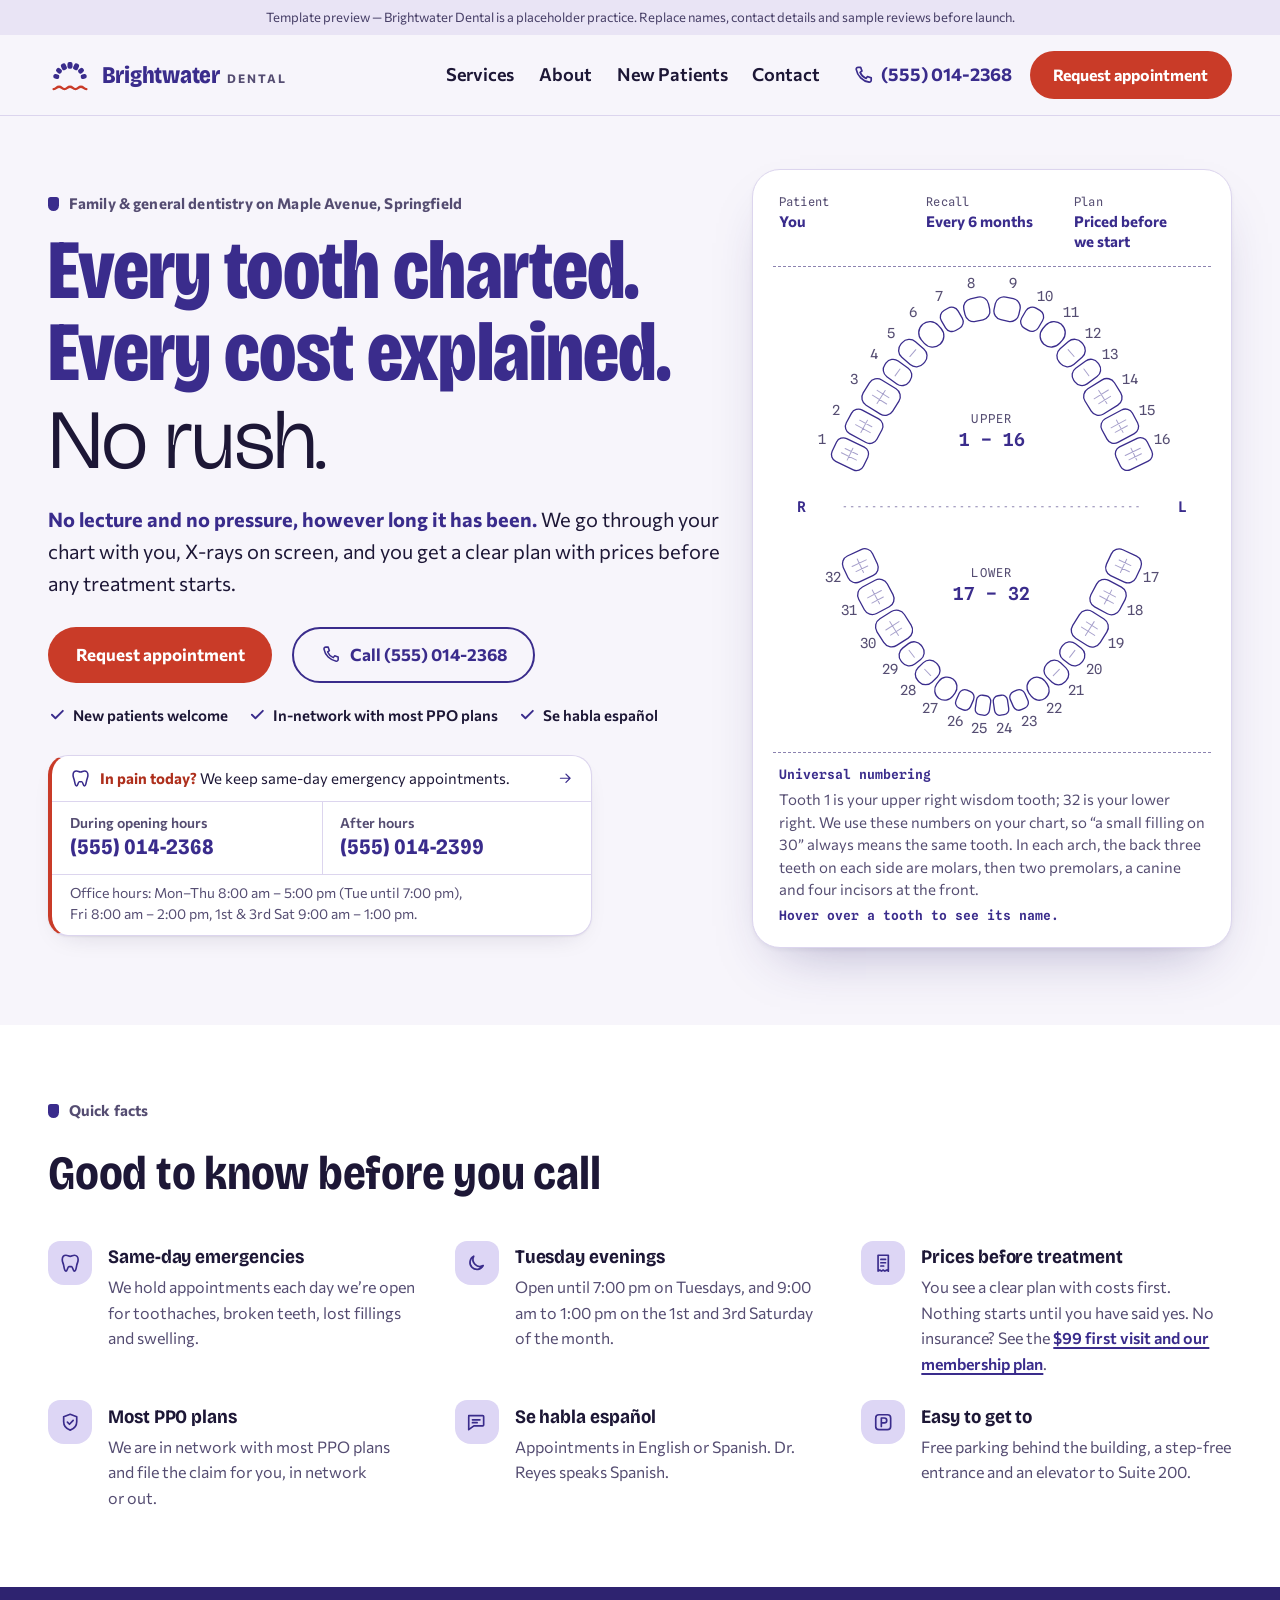
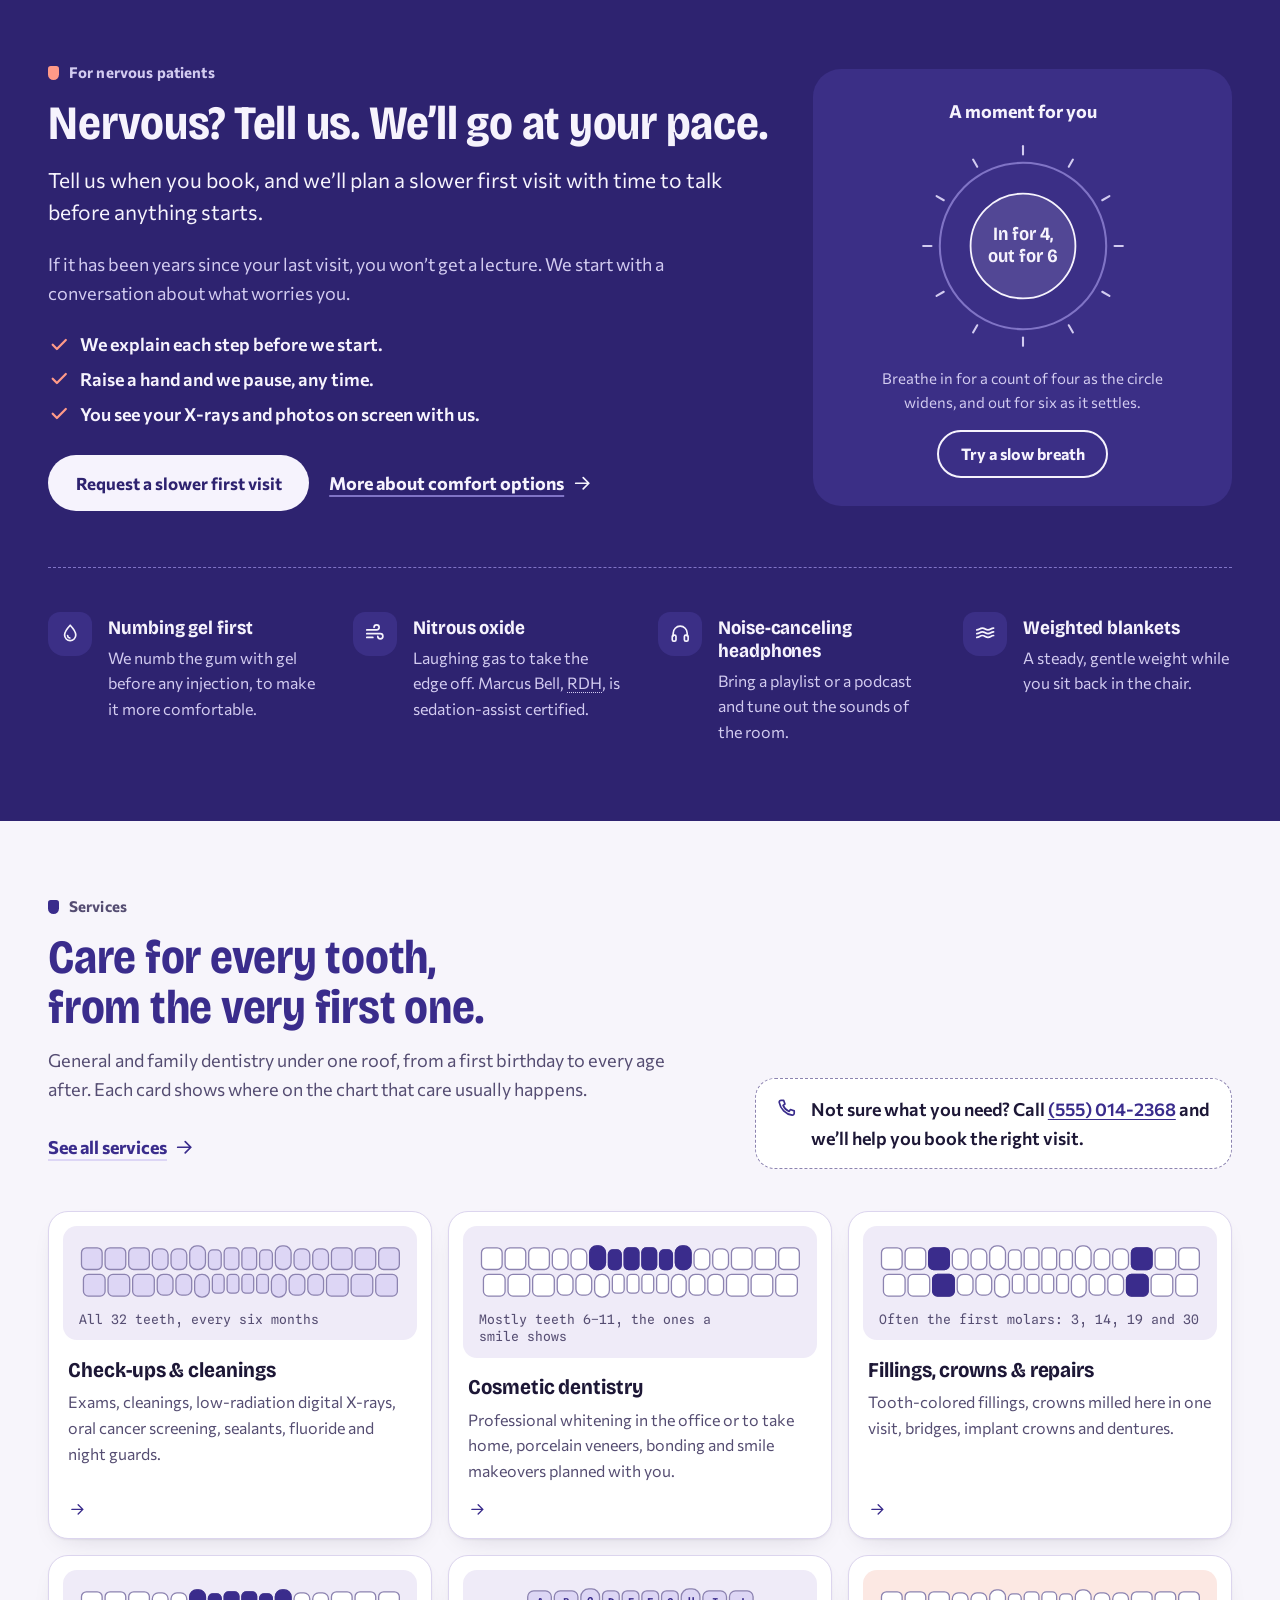
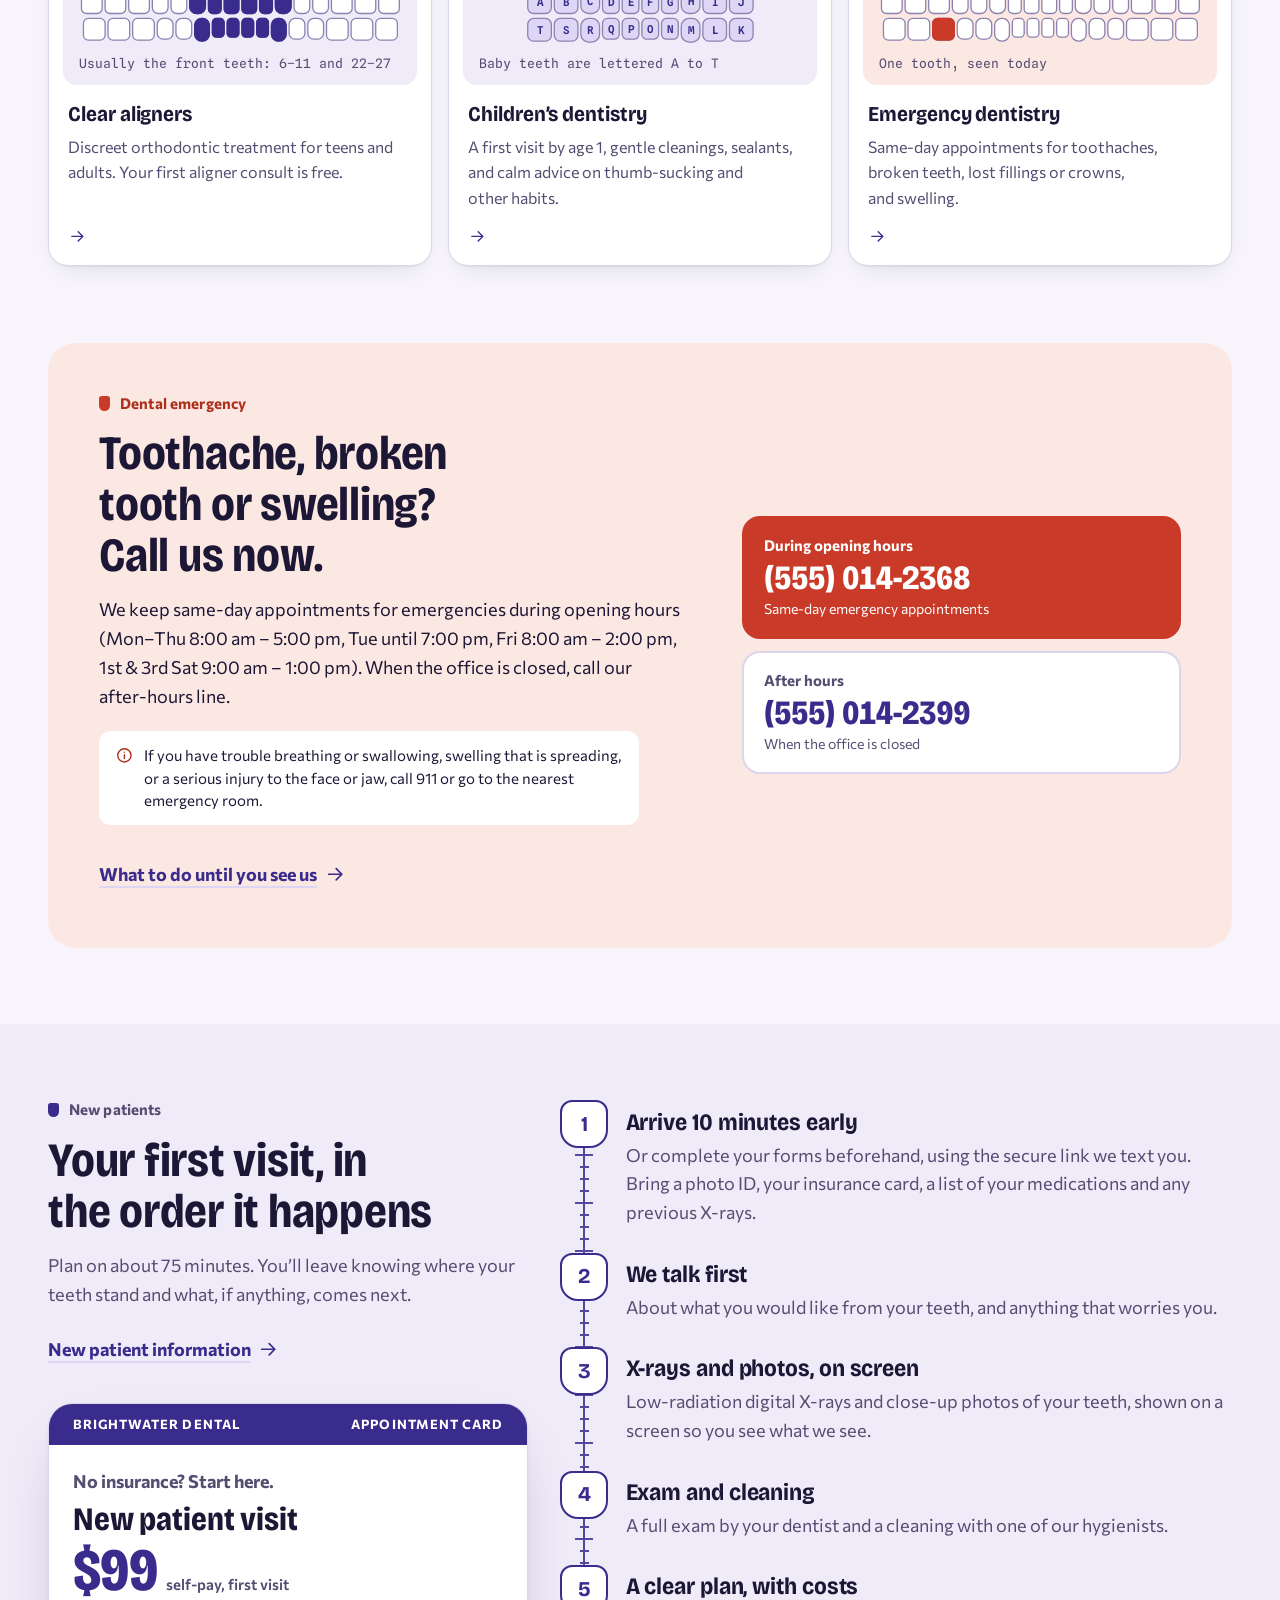
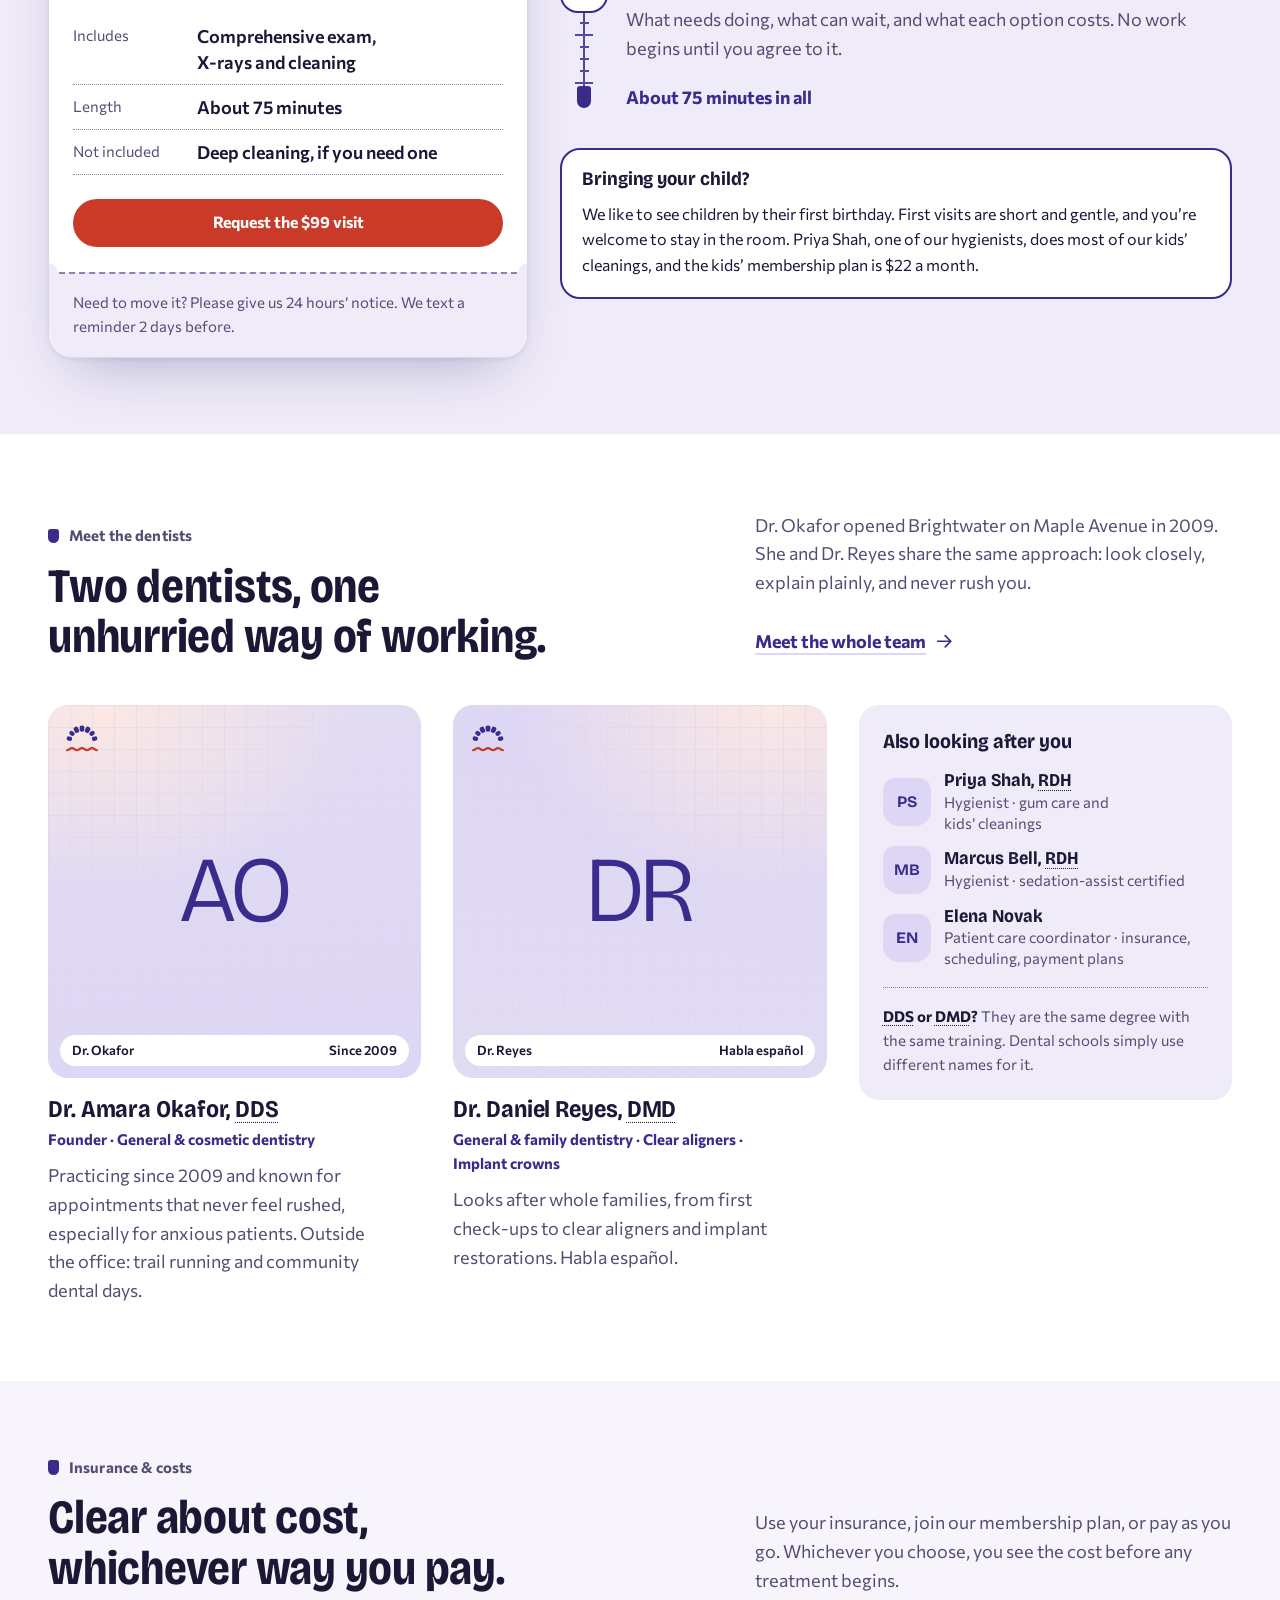
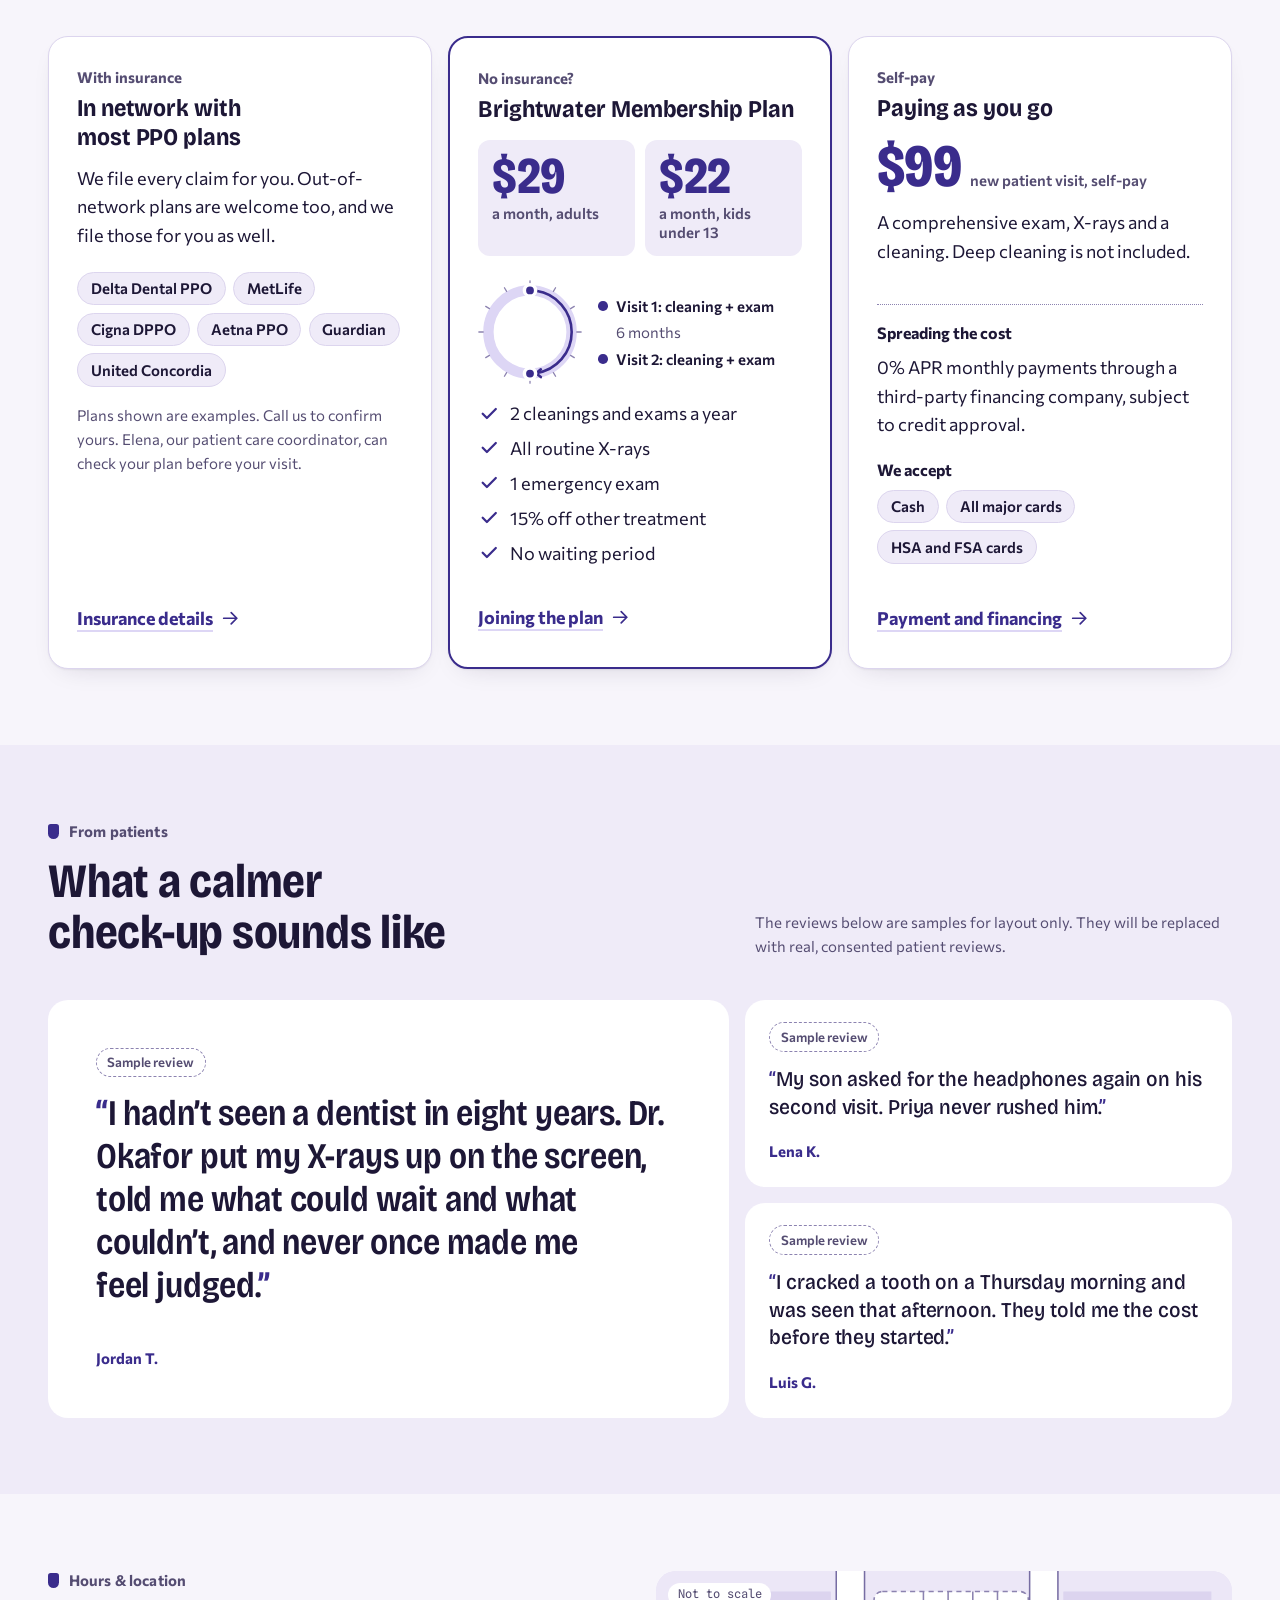
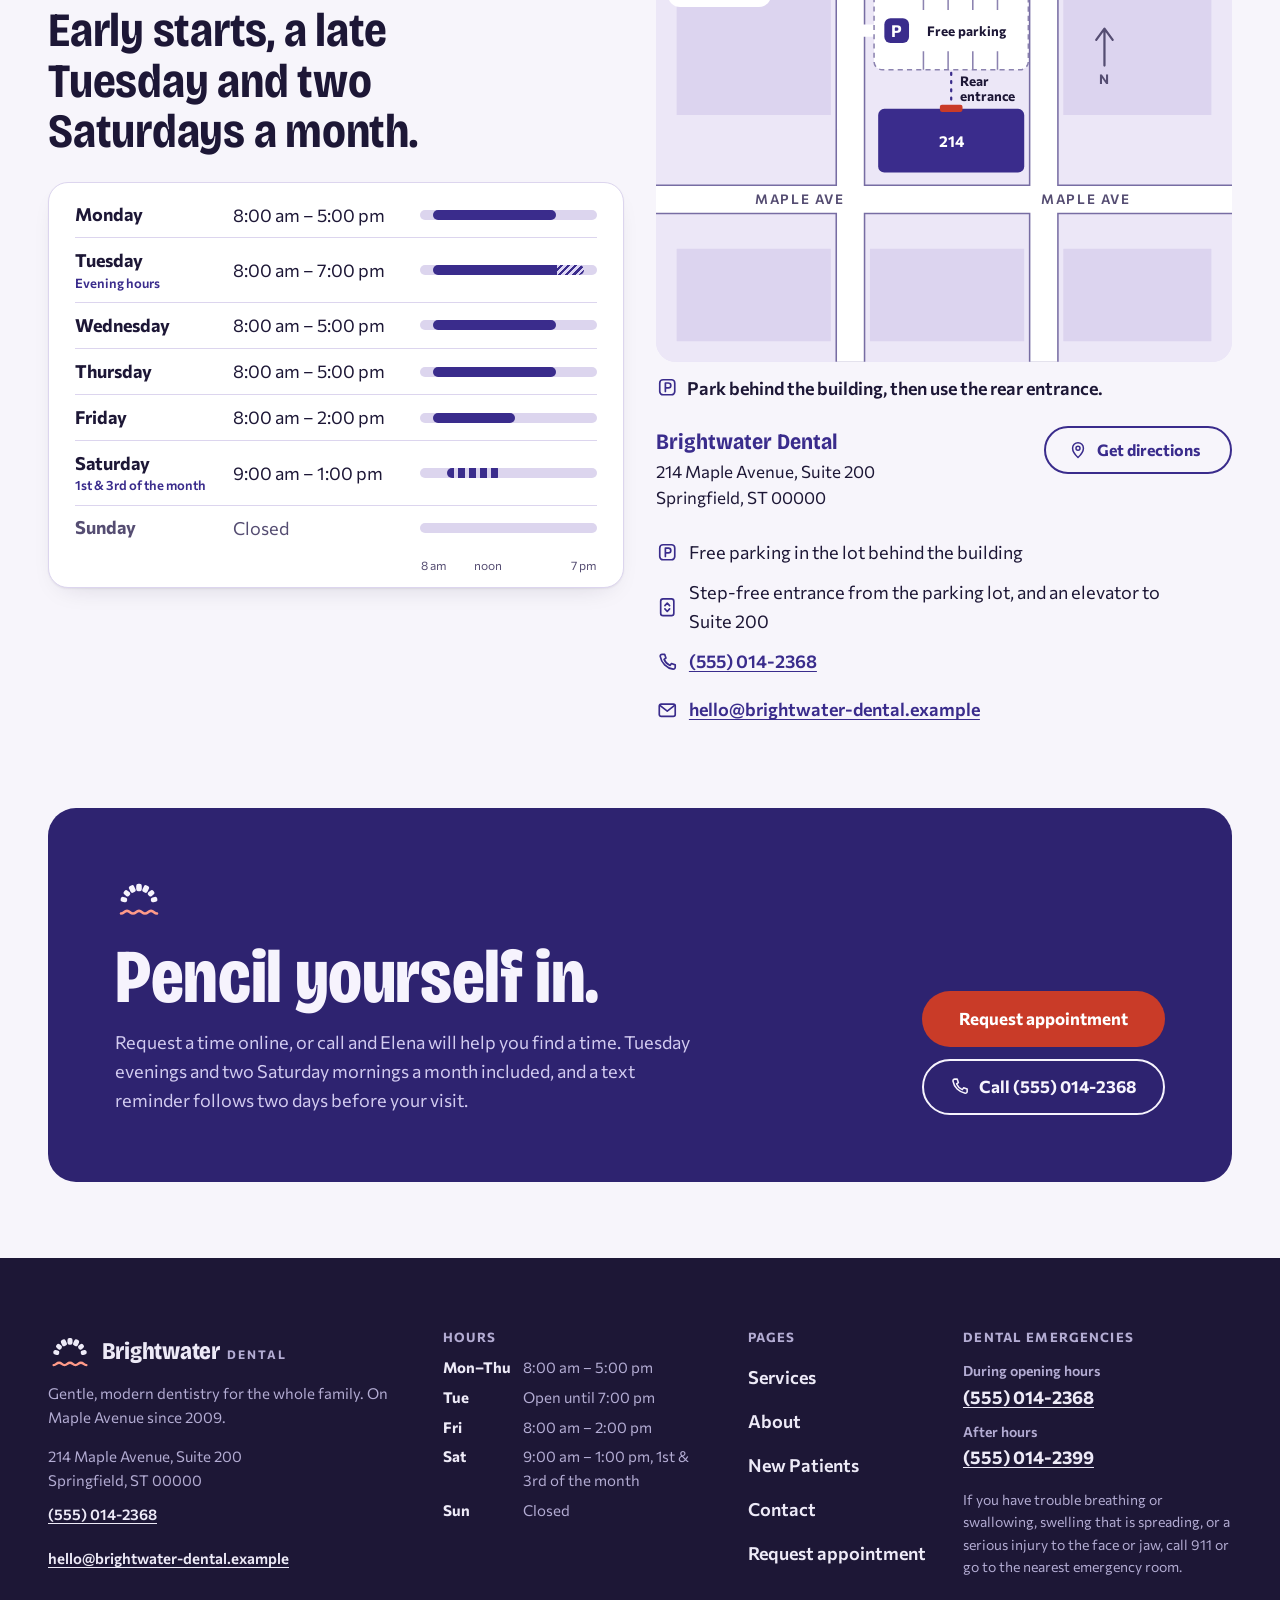
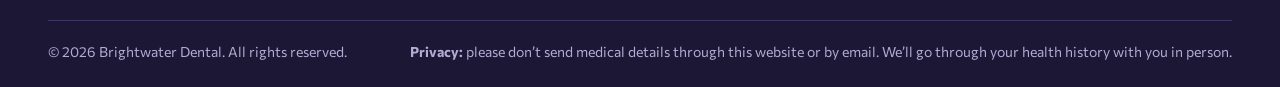
==== commit c309e857: "Polish line breaks and map label on the dentist website - keep 'after-hours' and the Saturday hours " ====
--- a/dentist-website/index.html
+++ b/dentist-website/index.html
@@ -453,7 +453,7 @@
           <div>
             <p class="eyebrow eyebrow--alert">Dental emergency</p>
             <h2 id="emergency-title">Toothache, broken tooth or swelling? Call us now.</h2>
-            <p>We keep same-day appointments for emergencies during opening hours (<span class="nowrap">Mon–Thu 8:00 am – 5:00 pm</span>, <span class="nowrap">Tue until 7:00 pm</span>, <span class="nowrap">Fri 8:00 am – 2:00 pm</span>, <span class="nowrap">1st &amp; 3rd Sat 9:00 am – 1:00 pm</span>). When the office is closed, call our after-hours line.</p>
+            <p>We keep same-day appointments for emergencies during opening hours (<span class="nowrap">Mon–Thu 8:00 am – 5:00 pm</span>, <span class="nowrap">Tue until 7:00 pm</span>, <span class="nowrap">Fri 8:00 am – 2:00 pm</span>, <span class="nowrap">1st &amp; 3rd Sat</span> <span class="nowrap">9:00 am – 1:00 pm).</span> When the office is closed, call our <span class="nowrap">after-hours</span> line.</p>
             <p class="emergency-911">
               <svg class="icon" aria-hidden="true" focusable="false"><use href="#i-info"/></svg>
               <span>If you have trouble breathing or swallowing, swelling that is spreading, or a serious injury to the face or jaw, call 911 or go to the nearest emergency room.</span>
@@ -771,7 +771,7 @@
                 <text class="m-p" x="234" y="64" text-anchor="middle">P</text>
                 <text class="m-note" x="302" y="63" text-anchor="middle">Free parking</text>
                 <path class="m-path" d="M287 99v26"/>
-                <text class="m-note" x="300" y="120">Rear entrance</text>
+                <text class="m-note" x="296" y="112"><tspan x="296">Rear</tspan><tspan x="296" dy="14">entrance</tspan></text>
                 <rect class="m-building" x="216" y="134" width="142" height="62" rx="6"/>
                 <rect class="m-door" x="276" y="130" width="22" height="7" rx="2"/>
                 <text class="m-num" x="287" y="171" text-anchor="middle">214</text>
